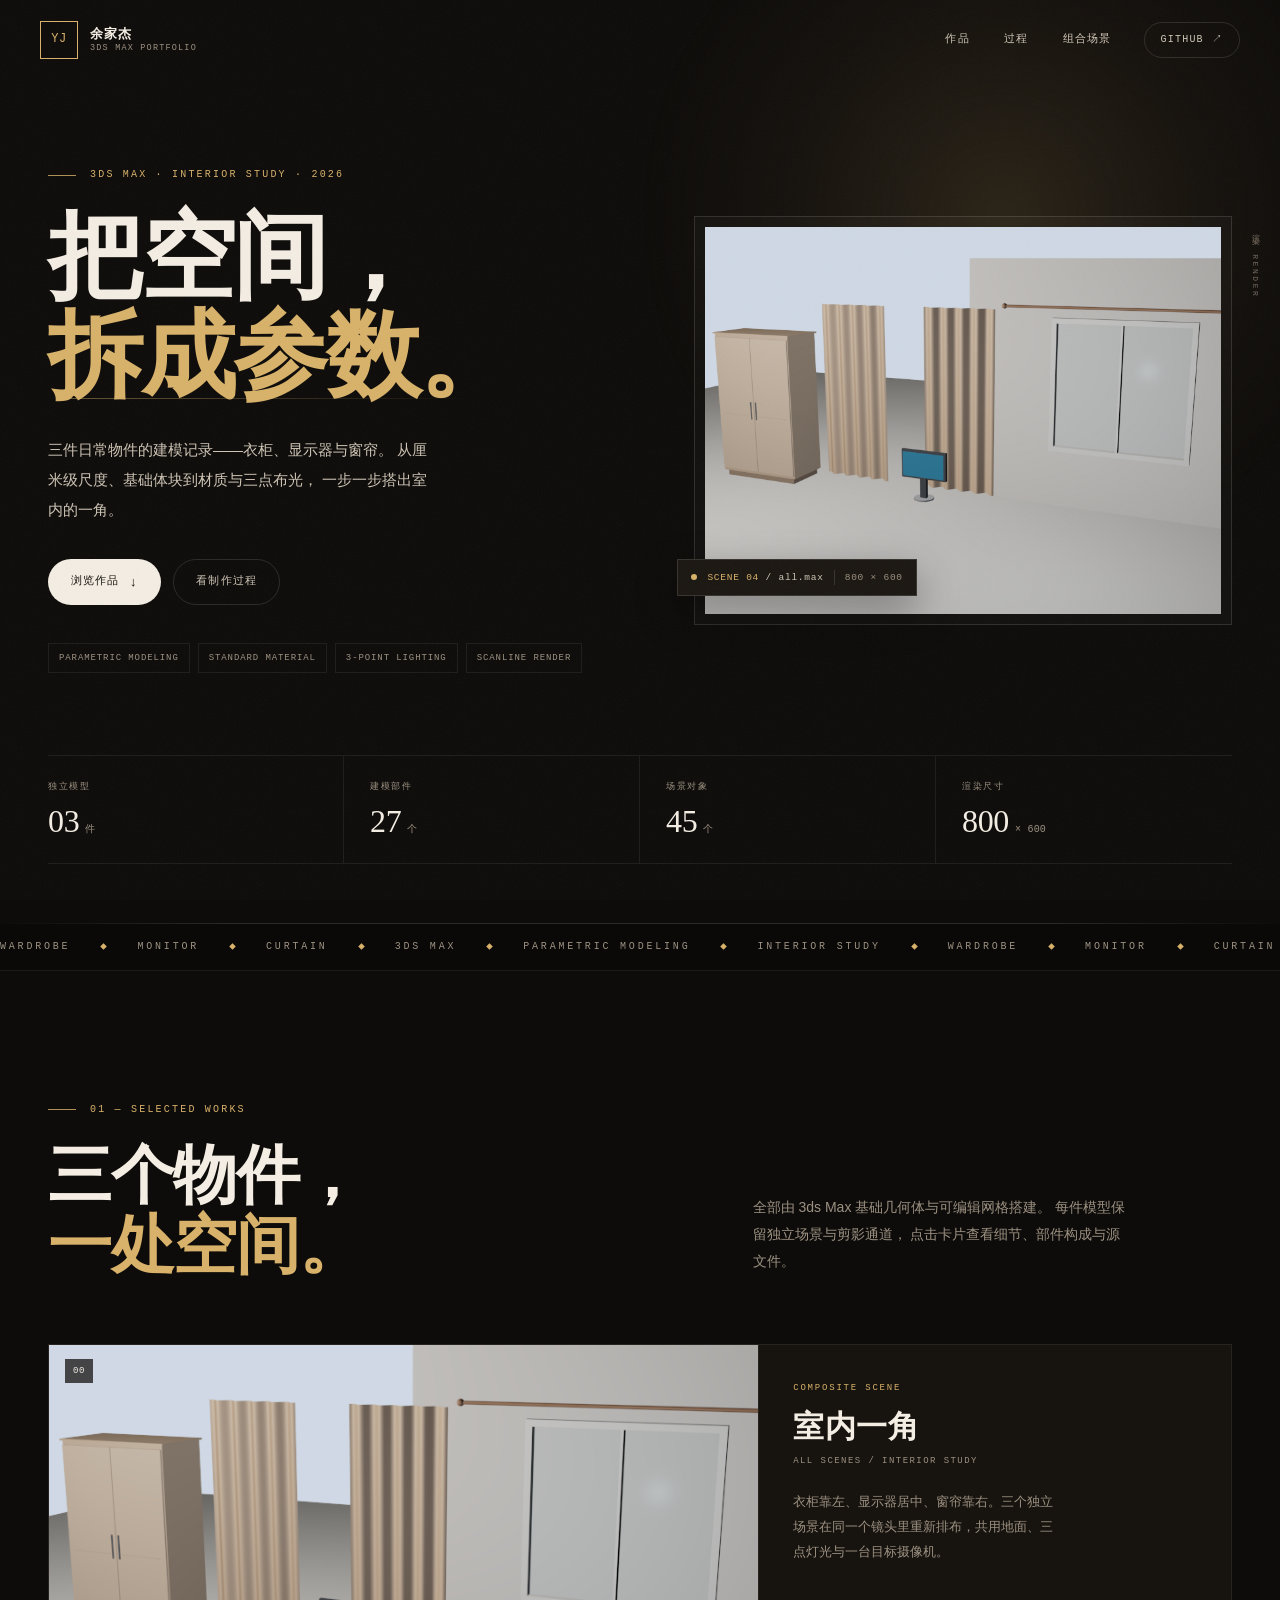
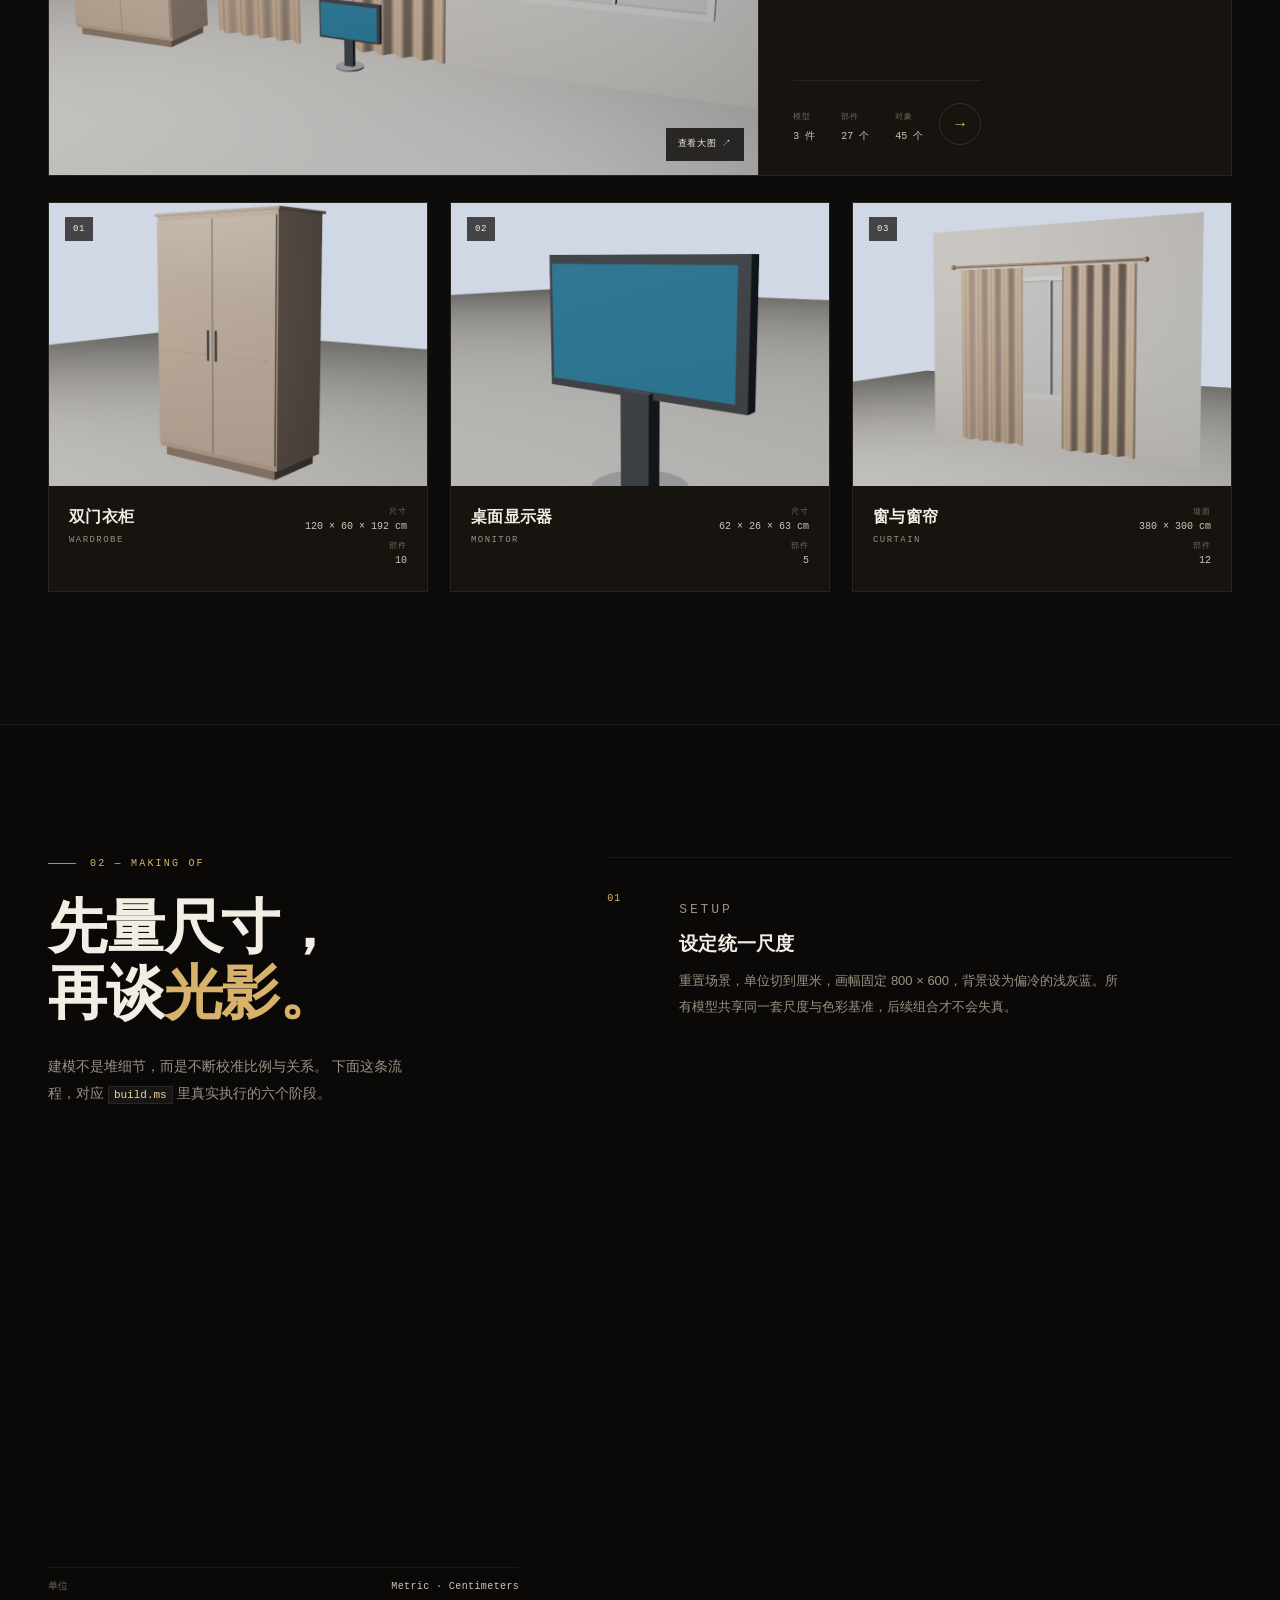
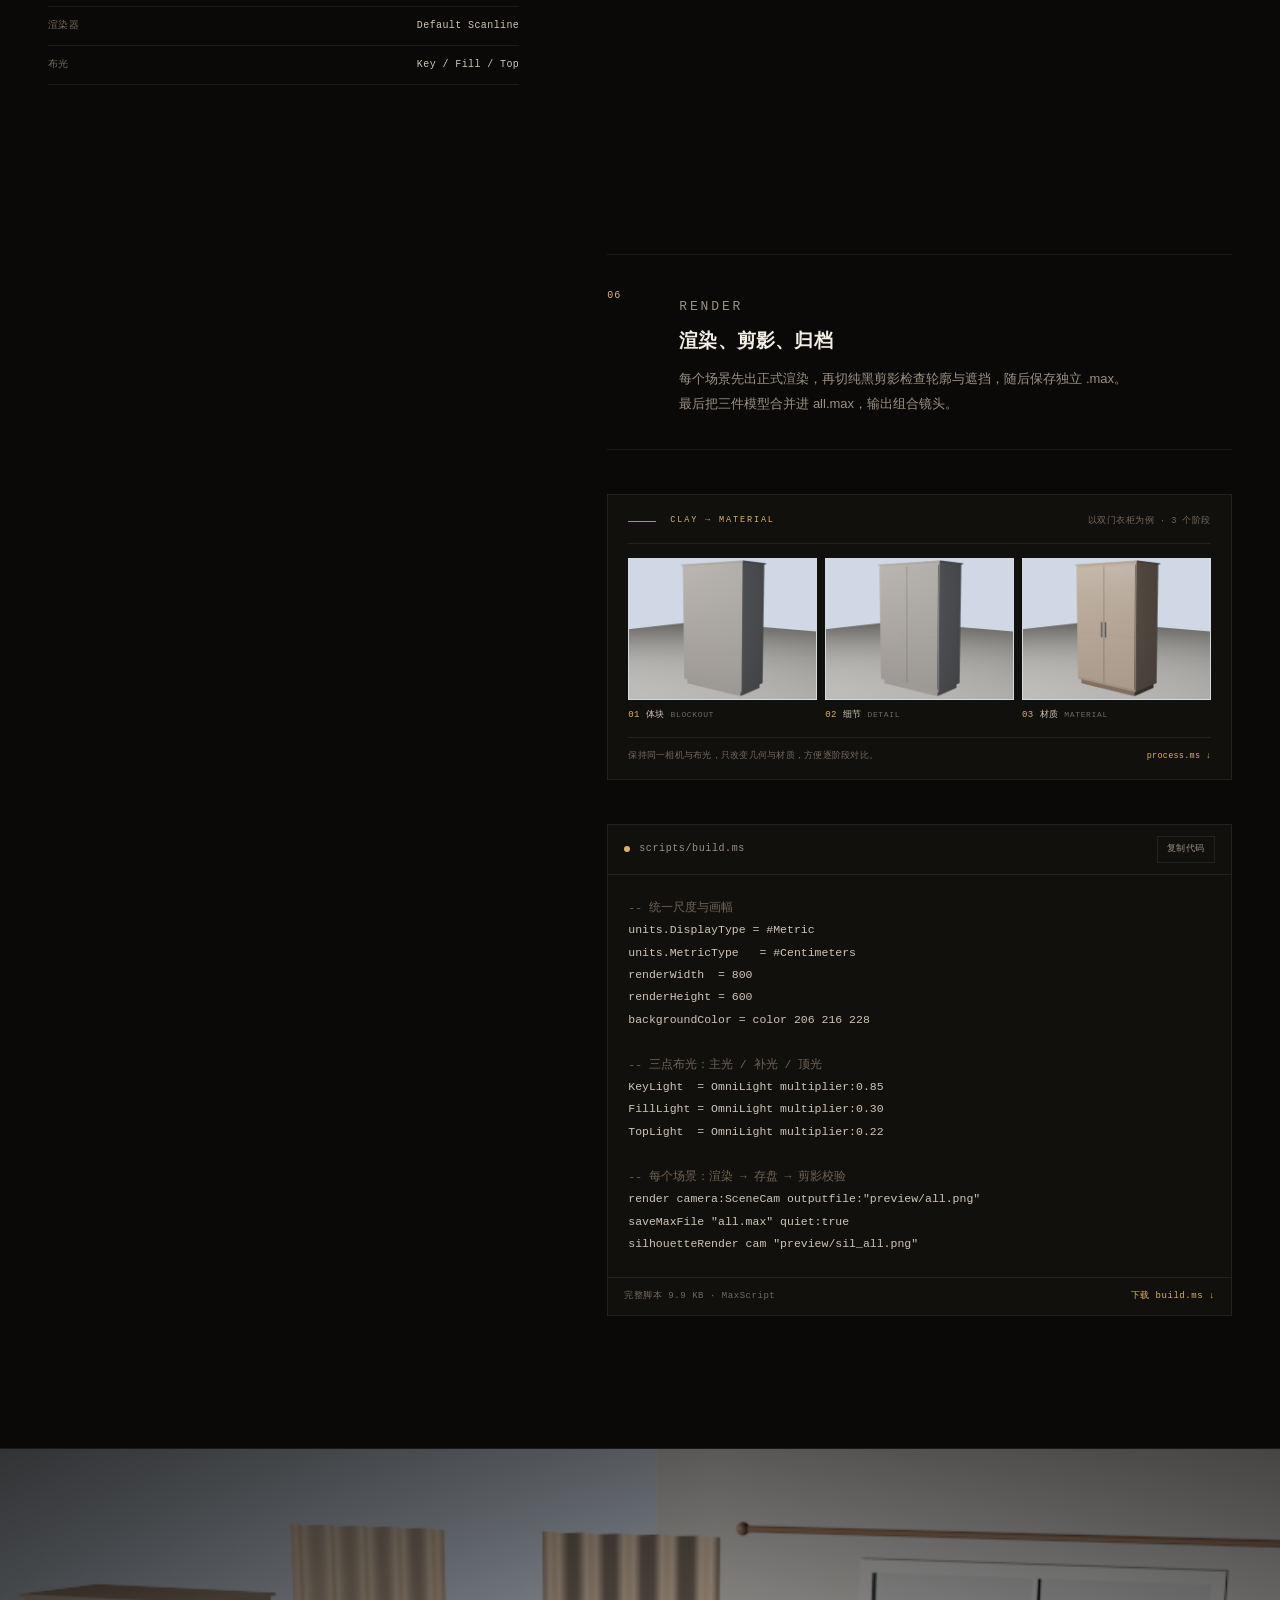
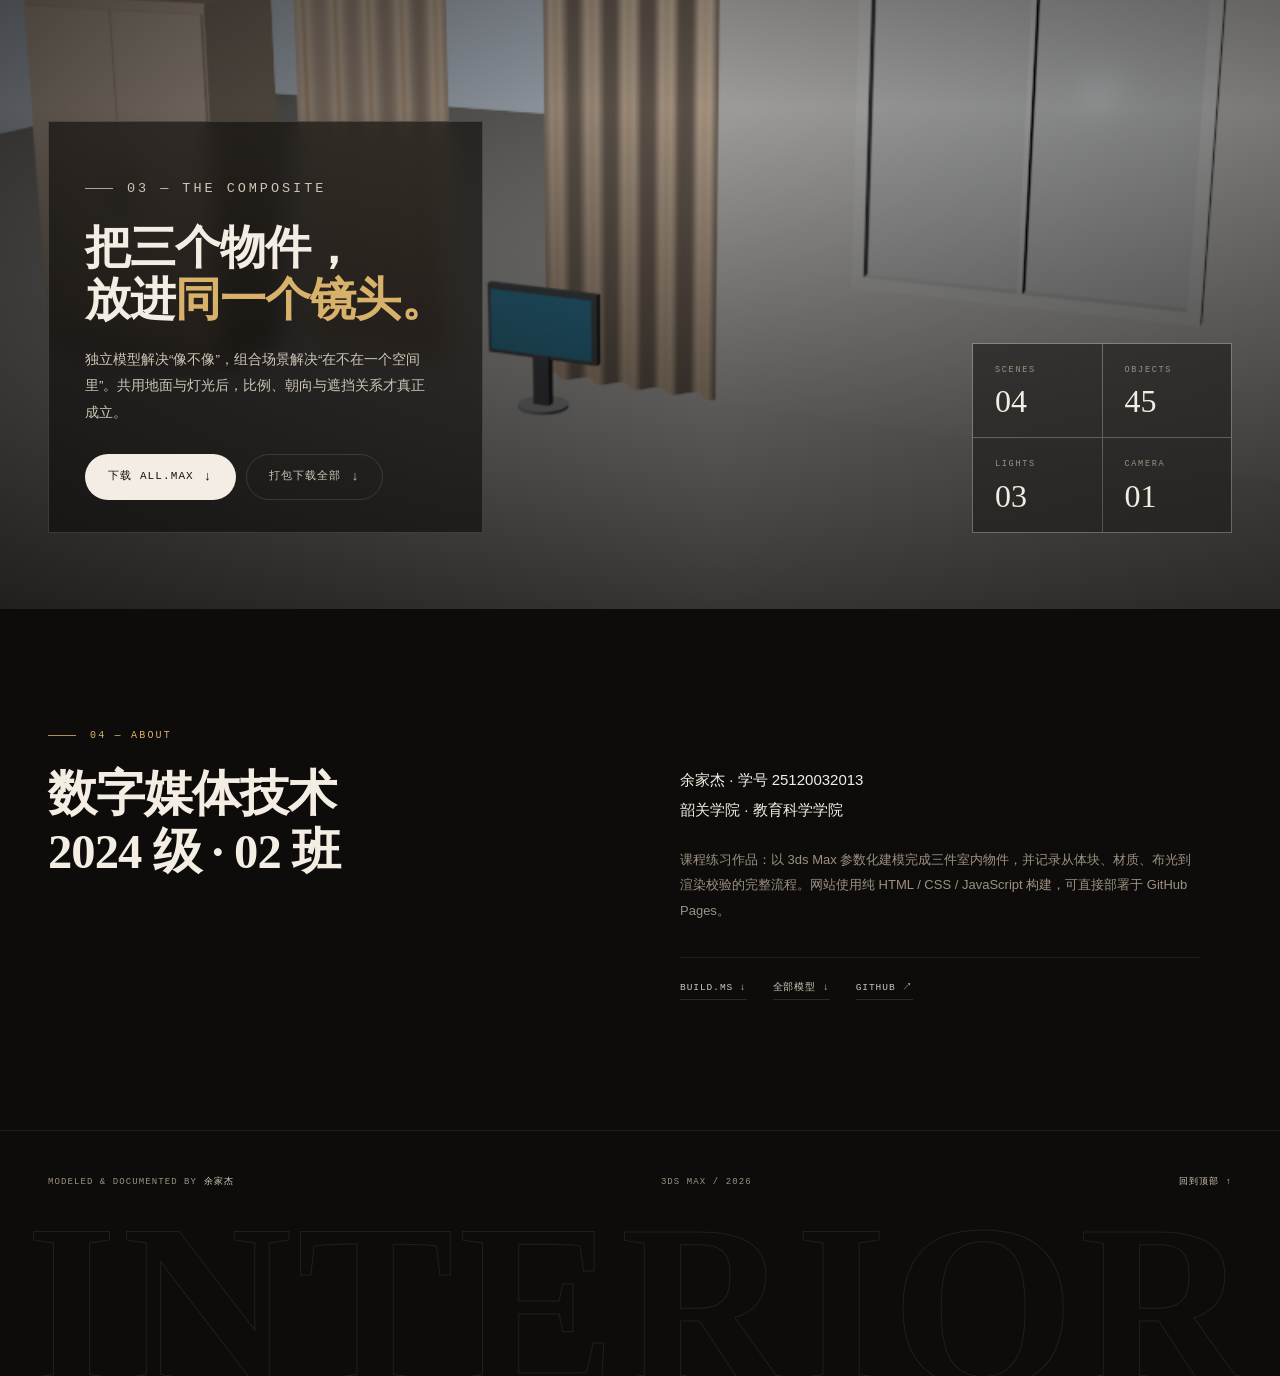
==== index.html @ 941691e5 "Add 3ds Max modeling portfolio site" ====
<!doctype html>
<html lang="zh-CN">
<head>
  <meta charset="utf-8">
  <meta name="viewport" content="width=device-width, initial-scale=1">
  <meta name="theme-color" content="#0e0c0a">
  <title>室内一角 · 3ds Max 建模作品集 | 余家杰</title>
  <meta name="description" content="三件日常物件的 3ds Max 建模记录：双门衣柜、桌面显示器与窗帘。从参数化体块、材质布光到渲染校验，完整呈现制作过程。">
  <meta name="author" content="余家杰">
  <meta property="og:title" content="室内一角 · 3ds Max 建模作品集">
  <meta property="og:description" content="从参数到画面：衣柜、显示器、窗帘的建模与渲染过程。">
  <meta property="og:type" content="website">
  <meta property="og:image" content="preview/all.png">
  <link rel="icon" href="data:image/svg+xml,%3Csvg xmlns='http://www.w3.org/2000/svg' viewBox='0 0 64 64'%3E%3Crect width='64' height='64' rx='12' fill='%230e0c0a'/%3E%3Cpath d='M16 20h32M32 20v26' stroke='%23d8b26a' stroke-width='4' stroke-linecap='round'/%3E%3C/svg%3E">
  <link rel="stylesheet" href="styles.css">
  <script>document.documentElement.classList.add('js');</script>
</head>
<body>
  <div class="grain" aria-hidden="true"></div>
  <div class="scroll-progress" aria-hidden="true"><span id="progressBar"></span></div>

  <header class="nav" id="nav">
    <a class="brand" href="#top" aria-label="回到首页">
      <span class="brand-mark">YJ</span>
      <span class="brand-text">余家杰<small>3ds Max Portfolio</small></span>
    </a>
    <nav class="nav-links" aria-label="主导航">
      <a href="#works">作品</a>
      <a href="#process">过程</a>
      <a href="#scene">组合场景</a>
    </nav>
    <a class="nav-cta" id="githubLink" href="https://github.com/" target="_blank" rel="noopener">
      GitHub <span aria-hidden="true">↗</span>
    </a>
  </header>

  <main id="top">
    <!-- ============================== HERO ============================== -->
    <section class="hero">
      <div class="hero-glow" aria-hidden="true"></div>
      <div class="wrap hero-grid">
        <div class="hero-copy">
          <p class="eyebrow">3DS MAX · INTERIOR STUDY · 2026</p>
          <h1 class="hero-title">
            <span>把空间，</span>
            <span class="accent">拆成参数。</span>
          </h1>
          <p class="hero-lede">
            三件日常物件的建模记录——衣柜、显示器与窗帘。
            从厘米级尺度、基础体块到材质与三点布光，
            一步一步搭出室内的一角。
          </p>
          <div class="hero-actions">
            <a class="btn btn--solid" href="#works">浏览作品 <span aria-hidden="true">↓</span></a>
            <a class="btn btn--ghost" href="#process">看制作过程</a>
          </div>
          <ul class="hero-tags" aria-label="使用技术">
            <li>Parametric Modeling</li>
            <li>Standard Material</li>
            <li>3-Point Lighting</li>
            <li>Scanline Render</li>
          </ul>
        </div>

        <figure class="hero-figure reveal">
          <div class="hero-frame">
            <img src="preview/all.png" alt="衣柜、显示器与窗帘的组合场景渲染图" width="800" height="600">
          </div>
          <figcaption class="figure-chip">
            <span class="chip-dot" aria-hidden="true"></span>
            <span><strong>SCENE 04</strong> / all.max</span>
            <span class="chip-size">800 × 600</span>
          </figcaption>
          <span class="hero-note" aria-hidden="true">渲染 / Render</span>
        </figure>
      </div>

      <div class="wrap">
        <dl class="stats">
          <div><dt>独立模型</dt><dd>03<small>件</small></dd></div>
          <div><dt>建模部件</dt><dd>27<small>个</small></dd></div>
          <div><dt>场景对象</dt><dd>45<small>个</small></dd></div>
          <div><dt>渲染尺寸</dt><dd>800<small>× 600</small></dd></div>
        </dl>
      </div>
    </section>

    <div class="marquee" aria-hidden="true">
      <div class="marquee-track">
        <span>WARDROBE</span><i>◆</i><span>MONITOR</span><i>◆</i><span>CURTAIN</span><i>◆</i><span>3DS MAX</span><i>◆</i><span>PARAMETRIC MODELING</span><i>◆</i><span>INTERIOR STUDY</span><i>◆</i>
        <span>WARDROBE</span><i>◆</i><span>MONITOR</span><i>◆</i><span>CURTAIN</span><i>◆</i><span>3DS MAX</span><i>◆</i><span>PARAMETRIC MODELING</span><i>◆</i><span>INTERIOR STUDY</span><i>◆</i>
      </div>
    </div>

    <!-- ============================== WORKS ============================== -->
    <section class="section works" id="works">
      <div class="wrap">
        <div class="section-head reveal">
          <p class="eyebrow">01 — SELECTED WORKS</p>
          <div class="section-head-row">
            <h2>三个物件，<br><em>一处空间。</em></h2>
            <p class="lede">
              全部由 3ds Max 基础几何体与可编辑网格搭建。
              每件模型保留独立场景与剪影通道，
              点击卡片查看细节、部件构成与源文件。
            </p>
          </div>
        </div>

        <div class="works-grid">
          <!-- FEATURE -->
          <article class="card card--feature reveal" data-model="all" tabindex="0" role="button" aria-label="查看组合场景：室内一角">
            <div class="card-media">
              <img src="preview/all.png" alt="室内一角的组合场景渲染" loading="lazy" width="800" height="600">
              <span class="card-index">00</span>
              <span class="card-view">查看大图 <span aria-hidden="true">↗</span></span>
            </div>
            <div class="card-body card-body--feature">
              <div>
                <p class="card-kicker">COMPOSITE SCENE</p>
                <h3>室内一角</h3>
                <p class="card-en">All Scenes / Interior Study</p>
                <p class="card-desc">衣柜靠左、显示器居中、窗帘靠右。三个独立场景在同一个镜头里重新排布，共用地面、三点灯光与一台目标摄像机。</p>
              </div>
              <div class="feature-foot">
                <dl class="card-specs">
                  <div><dt>模型</dt><dd>3 件</dd></div>
                  <div><dt>部件</dt><dd>27 个</dd></div>
                  <div><dt>对象</dt><dd>45 个</dd></div>
                </dl>
                <span class="feature-arrow" aria-hidden="true">→</span>
              </div>
            </div>
          </article>

          <!-- WARDROBE -->
          <article class="card reveal" data-model="wardrobe" tabindex="0" role="button" aria-label="查看双门衣柜模型">
            <div class="card-media">
              <img src="preview/wardrobe.png" alt="双门衣柜模型渲染图" loading="lazy" width="800" height="600">
              <span class="card-index">01</span>
              <span class="card-view">查看模型 <span aria-hidden="true">↗</span></span>
            </div>
            <div class="card-body">
              <div>
                <h3>双门衣柜</h3>
                <p class="card-en">Wardrobe</p>
              </div>
              <dl class="card-specs">
                <div><dt>尺寸</dt><dd>120 × 60 × 192 cm</dd></div>
                <div><dt>部件</dt><dd>10</dd></div>
              </dl>
            </div>
          </article>

          <!-- MONITOR -->
          <article class="card reveal" data-model="monitor" tabindex="0" role="button" aria-label="查看桌面显示器模型">
            <div class="card-media">
              <img src="preview/monitor.png" alt="桌面显示器模型渲染图" loading="lazy" width="800" height="600">
              <span class="card-index">02</span>
              <span class="card-view">查看模型 <span aria-hidden="true">↗</span></span>
            </div>
            <div class="card-body">
              <div>
                <h3>桌面显示器</h3>
                <p class="card-en">Monitor</p>
              </div>
              <dl class="card-specs">
                <div><dt>尺寸</dt><dd>62 × 26 × 63 cm</dd></div>
                <div><dt>部件</dt><dd>5</dd></div>
              </dl>
            </div>
          </article>

          <!-- CURTAIN -->
          <article class="card reveal" data-model="curtain" tabindex="0" role="button" aria-label="查看窗帘与窗景模型">
            <div class="card-media">
              <img src="preview/curtain.png" alt="窗帘与窗景模型渲染图" loading="lazy" width="800" height="600">
              <span class="card-index">03</span>
              <span class="card-view">查看模型 <span aria-hidden="true">↗</span></span>
            </div>
            <div class="card-body">
              <div>
                <h3>窗与窗帘</h3>
                <p class="card-en">Curtain</p>
              </div>
              <dl class="card-specs">
                <div><dt>墙面</dt><dd>380 × 300 cm</dd></div>
                <div><dt>部件</dt><dd>12</dd></div>
              </dl>
            </div>
          </article>
        </div>
      </div>
    </section>

    <!-- ============================== PROCESS ============================== -->
    <section class="section process" id="process">
      <div class="wrap process-grid">
        <div class="process-intro">
          <div class="sticky">
            <p class="eyebrow">02 — MAKING OF</p>
            <h2>先量尺寸，<br>再谈<em>光影。</em></h2>
            <p class="lede">
              建模不是堆细节，而是不断校准比例与关系。
              下面这条流程，对应 <code>build.ms</code> 里真实执行的六个阶段。
            </p>

            <figure class="silhouette reveal">
              <img src="preview/sil_all.png" alt="组合场景的黑色剪影渲染，用于检查轮廓与遮挡关系" loading="lazy" width="800" height="600">
              <figcaption>
                <span>剪影校验 / Silhouette pass</span>
                <span class="mono">sil_all.png</span>
              </figcaption>
            </figure>

            <ul class="process-meta">
              <li><span>单位</span>Metric · Centimeters</li>
              <li><span>渲染器</span>Default Scanline</li>
              <li><span>布光</span>Key / Fill / Top</li>
            </ul>
          </div>
        </div>

        <div class="process-body">
          <ol class="steps">
            <li class="step reveal">
              <span class="step-num">01</span>
              <div>
                <p class="step-tag">SETUP</p>
                <h3>设定统一尺度</h3>
                <p>重置场景，单位切到厘米，画幅固定 800 × 600，背景设为偏冷的浅灰蓝。所有模型共享同一套尺度与色彩基准，后续组合才不会失真。</p>
              </div>
            </li>
            <li class="step reveal">
              <span class="step-num">02</span>
              <div>
                <p class="step-tag">BLOCKOUT</p>
                <h3>先用体块定比例</h3>
                <p>衣柜从 120 × 60 × 192 cm 的柜体开始；显示器先落 26 cm 圆盘与 26 cm 颈柱；窗帘先砌 380 × 300 cm 的墙。先看大关系，再谈细节。</p>
              </div>
            </li>
            <li class="step reveal">
              <span class="step-num">03</span>
              <div>
                <p class="step-tag">DETAIL</p>
                <h3>补上轮廓与接缝</h3>
                <p>门缝留 1 cm，把手用圆柱，顶板与踢脚各压出一圈层次；窗框、竖梃、玻璃依次嵌入；帘布转成 Editable Mesh，用正弦波做出 4.2 cm 的褶皱。</p>
              </div>
            </li>
            <li class="step reveal">
              <span class="step-num">04</span>
              <div>
                <p class="step-tag">MATERIAL</p>
                <h3>用材质拉开层次</h3>
                <p>StandardMaterial 控制漫反射、光泽度与高光。木色分柜体、柜门、踢脚、线条四层；显示器用深灰塑料配低饱和蓝屏；帘布是米色织物，玻璃保留高光泽。</p>
              </div>
            </li>
            <li class="step reveal">
              <span class="step-num">05</span>
              <div>
                <p class="step-tag">LIGHTING</p>
                <h3>三点布光，一台相机</h3>
                <p>暖色主光 0.85、冷色补光 0.30、顶部白光 0.22，全部使用 OmniLight。目标摄像机按物件高度单独构图，避免统一视角带来的呆板。</p>
              </div>
            </li>
            <li class="step reveal">
              <span class="step-num">06</span>
              <div>
                <p class="step-tag">RENDER</p>
                <h3>渲染、剪影、归档</h3>
                <p>每个场景先出正式渲染，再切纯黑剪影检查轮廓与遮挡，随后保存独立 .max。最后把三件模型合并进 all.max，输出组合镜头。</p>
              </div>
            </li>
          </ol>

          <div class="stage-gallery reveal">
            <div class="stage-head">
              <p class="eyebrow">CLAY → MATERIAL</p>
              <span>以双门衣柜为例 · 3 个阶段</span>
            </div>
            <div class="stage-grid">
              <figure>
                <div class="stage-media"><img src="preview/process/wardrobe_01_block.png" alt="衣柜体块阶段的灰色模型渲染" loading="lazy" width="800" height="600"></div>
                <figcaption><b>01</b> 体块 <span>Blockout</span></figcaption>
              </figure>
              <figure>
                <div class="stage-media"><img src="preview/process/wardrobe_02_detail.png" alt="衣柜补齐门板与线条后的灰色模型渲染" loading="lazy" width="800" height="600"></div>
                <figcaption><b>02</b> 细节 <span>Detail</span></figcaption>
              </figure>
              <figure>
                <div class="stage-media"><img src="preview/process/wardrobe_03_final.png" alt="衣柜完成材质与灯光后的最终渲染" loading="lazy" width="800" height="600"></div>
                <figcaption><b>03</b> 材质 <span>Material</span></figcaption>
              </figure>
            </div>
            <div class="stage-foot">
              <span>保持同一相机与布光，只改变几何与材质，方便逐阶段对比。</span>
              <a href="scripts/process.ms" download>process.ms <span aria-hidden="true">↓</span></a>
            </div>
          </div>

          <div class="code-card reveal">
            <div class="code-head">
              <span class="code-file"><i aria-hidden="true"></i>scripts/build.ms</span>
              <button class="copy-btn" type="button" data-copy>复制代码</button>
            </div>
            <pre><code id="codeSnippet"><span class="c">-- 统一尺度与画幅</span>
units.DisplayType = #Metric
units.MetricType   = #Centimeters
renderWidth  = 800
renderHeight = 600
backgroundColor = color 206 216 228

<span class="c">-- 三点布光：主光 / 补光 / 顶光</span>
KeyLight  = OmniLight multiplier:0.85
FillLight = OmniLight multiplier:0.30
TopLight  = OmniLight multiplier:0.22

<span class="c">-- 每个场景：渲染 → 存盘 → 剪影校验</span>
render camera:SceneCam outputfile:"preview/all.png"
saveMaxFile "all.max" quiet:true
silhouetteRender cam "preview/sil_all.png"</code></pre>
            <div class="code-foot">
              <span>完整脚本 9.9 KB · MaxScript</span>
              <a href="scripts/build.ms" download>下载 build.ms <span aria-hidden="true">↓</span></a>
            </div>
          </div>
        </div>
      </div>
    </section>

    <!-- ============================== SCENE ============================== -->
    <section class="scene" id="scene">
      <figure class="scene-figure">
        <img src="preview/all.png" alt="三件模型合并后的室内组合场景" loading="lazy" width="800" height="600">
        <div class="scene-shade" aria-hidden="true"></div>
      </figure>
      <div class="wrap scene-inner">
        <div class="scene-copy reveal">
          <p class="eyebrow">03 — THE COMPOSITE</p>
          <h2>把三个物件，<br>放进<em>同一个镜头。</em></h2>
          <p>独立模型解决“像不像”，组合场景解决“在不在一个空间里”。共用地面与灯光后，比例、朝向与遮挡关系才真正成立。</p>
          <div class="scene-actions">
            <a class="btn btn--solid" href="models/all.max" download>下载 all.max <span aria-hidden="true">↓</span></a>
            <a class="btn btn--ghost" href="models/3dsmax-models.zip" download>打包下载全部 <span aria-hidden="true">↓</span></a>
          </div>
        </div>
        <dl class="scene-stats reveal">
          <div><dt>Scenes</dt><dd>04</dd></div>
          <div><dt>Objects</dt><dd>45</dd></div>
          <div><dt>Lights</dt><dd>03</dd></div>
          <div><dt>Camera</dt><dd>01</dd></div>
        </dl>
      </div>
    </section>

    <!-- ============================== ABOUT ============================== -->
    <section class="section about">
      <div class="wrap about-grid">
        <div class="reveal">
          <p class="eyebrow">04 — ABOUT</p>
          <h2 class="about-title">数字媒体技术<br>2024 级 · 02 班</h2>
        </div>
        <div class="about-copy reveal">
          <p>余家杰 · 学号 25120032013<br>韶关学院 · 教育科学学院</p>
          <p class="muted">课程练习作品：以 3ds Max 参数化建模完成三件室内物件，并记录从体块、材质、布光到渲染校验的完整流程。网站使用纯 HTML / CSS / JavaScript 构建，可直接部署于 GitHub Pages。</p>
          <div class="about-links">
            <a href="scripts/build.ms" download>build.ms <span aria-hidden="true">↓</span></a>
            <a href="models/3dsmax-models.zip" download>全部模型 <span aria-hidden="true">↓</span></a>
            <a id="githubLinkFoot" href="https://github.com/" target="_blank" rel="noopener">GitHub <span aria-hidden="true">↗</span></a>
          </div>
        </div>
      </div>
    </section>
  </main>

  <footer class="footer">
    <div class="wrap footer-inner">
      <p>MODELED &amp; DOCUMENTED BY <strong>余家杰</strong></p>
      <p class="mono">3DS MAX / 2026</p>
      <a href="#top" class="back-top">回到顶部 <span aria-hidden="true">↑</span></a>
    </div>
    <div class="footer-word" aria-hidden="true">INTERIOR</div>
  </footer>

  <!-- ============================== MODAL ============================== -->
  <div class="modal" id="modal" role="dialog" aria-modal="true" aria-labelledby="modalTitle" aria-hidden="true">
    <div class="modal-backdrop" data-close></div>
    <div class="modal-shell" role="document">
      <button class="modal-close" type="button" data-close aria-label="关闭">✕</button>

      <div class="modal-media">
        <img id="modalImg" src="preview/all.png" alt="">
        <div class="view-toggle" role="group" aria-label="视图切换">
          <button type="button" class="is-active" data-view="render">渲染</button>
          <button type="button" data-view="sil">剪影</button>
        </div>
        <span class="modal-count" id="modalCount">00 / 04</span>
        <span class="modal-file" id="modalFile">all.max</span>
      </div>

      <aside class="modal-info">
        <p class="eyebrow" id="modalEyebrow">SCENE</p>
        <h3 id="modalTitle">室内一角</h3>
        <p class="modal-en" id="modalEn">All Scenes</p>
        <p class="modal-desc" id="modalDesc"></p>

        <dl class="modal-specs" id="modalSpecs"></dl>

        <div class="modal-parts">
          <h4>构成部件</h4>
          <ul id="modalParts"></ul>
        </div>

        <div class="modal-actions">
          <a class="btn btn--solid" id="modalDownload" href="models/all.max" download>下载 .max <span aria-hidden="true">↓</span></a>
          <button class="btn btn--ghost" type="button" id="modalSil">看剪影</button>
        </div>

        <div class="modal-nav">
          <button type="button" id="prevBtn" aria-label="上一个模型">← <span>上一个</span></button>
          <button type="button" id="nextBtn" aria-label="下一个模型"><span>下一个</span> →</button>
        </div>
      </aside>
    </div>
  </div>

  <script src="app.js"></script>
</body>
</html>
---- styles.css ----
/* =========================================================
   室内一角 · 3ds Max 建模作品集
   Pure CSS · no frameworks · no external assets
   ========================================================= */

:root {
  --bg: #0e0c0a;
  --bg-deep: #0a0908;
  --panel: #17130f;
  --panel-2: #1d1813;
  --paper: #f3ede3;
  --paper-dim: #cfc5b6;
  --muted: #9c9182;
  --muted-2: #73695c;
  --line: rgba(243, 237, 227, 0.13);
  --line-soft: rgba(243, 237, 227, 0.075);
  --accent: #d8b26a;
  --accent-soft: #f0d49a;
  --font-sans: "Inter", "Helvetica Neue", "PingFang SC", "HarmonyOS Sans SC", "Microsoft YaHei", sans-serif;
  --font-serif: "Songti SC", "Noto Serif SC", "Source Han Serif SC", "STSong", "SimSun", serif;
  --font-mono: "SFMono-Regular", "Cascadia Code", "JetBrains Mono", Consolas, monospace;
  --ease: cubic-bezier(0.2, 0.7, 0.2, 1);
}

*,
*::before,
*::after { box-sizing: border-box; }

html {
  scroll-behavior: smooth;
  scroll-padding-top: 96px;
  -webkit-text-size-adjust: 100%;
}

body {
  margin: 0;
  background: var(--bg);
  color: var(--paper);
  font-family: var(--font-sans);
  font-size: 16px;
  line-height: 1.6;
  -webkit-font-smoothing: antialiased;
  text-rendering: optimizeLegibility;
  overflow-x: hidden;
}

body.is-locked { overflow: hidden; }

img { max-width: 100%; height: auto; display: block; }
a { color: inherit; text-decoration: none; }
button { font: inherit; color: inherit; background: none; border: 0; cursor: pointer; }
h1, h2, h3, h4, p, dl, dd, dt, ul, ol, figure { margin: 0; }
ul, ol { padding: 0; list-style: none; }

::selection { background: var(--accent); color: #17130f; }

:focus-visible {
  outline: 2px solid var(--accent);
  outline-offset: 4px;
}

/* subtle film grain */
.grain {
  position: fixed;
  inset: 0;
  z-index: 210;
  pointer-events: none;
  opacity: 0.035;
  background-image: url("data:image/svg+xml,%3Csvg xmlns='http://www.w3.org/2000/svg' width='180' height='180'%3E%3Cfilter id='n'%3E%3CfeTurbulence type='fractalNoise' baseFrequency='0.85' numOctaves='3' stitchTiles='stitch'/%3E%3C/filter%3E%3Crect width='100%25' height='100%25' filter='url(%23n)'/%3E%3C/svg%3E");
}

/* scroll progress */
.scroll-progress {
  position: fixed;
  top: 0;
  left: 0;
  right: 0;
  height: 2px;
  z-index: 400;
  background: transparent;
  pointer-events: none;
}
.scroll-progress span {
  display: block;
  height: 100%;
  width: 0%;
  background: linear-gradient(90deg, var(--accent), var(--accent-soft));
  transition: width 0.1s linear;
}

/* ============================== TYPE HELPERS ============================== */
.wrap {
  width: min(1240px, calc(100% - 96px));
  margin-inline: auto;
}

.eyebrow {
  display: flex;
  align-items: center;
  gap: 14px;
  font-family: var(--font-mono);
  font-size: 10px;
  letter-spacing: 0.22em;
  line-height: 1.4;
  color: var(--accent);
  text-transform: uppercase;
}
.eyebrow::before {
  content: "";
  width: 28px;
  height: 1px;
  background: currentColor;
  opacity: 0.8;
  flex: 0 0 auto;
}

.lede {
  color: var(--muted);
  font-size: 14px;
  line-height: 1.95;
  max-width: 48ch;
}

h2 em {
  font-style: normal;
  color: var(--accent);
}

.mono { font-family: var(--font-mono); }
.muted { color: var(--muted); }

/* ============================== BUTTONS ============================== */
.btn {
  display: inline-flex;
  align-items: center;
  justify-content: center;
  gap: 10px;
  min-height: 46px;
  padding: 12px 22px;
  border: 1px solid transparent;
  border-radius: 999px;
  font-family: var(--font-mono);
  font-size: 11px;
  letter-spacing: 0.1em;
  text-transform: uppercase;
  white-space: nowrap;
  transition: background 0.35s var(--ease), color 0.35s var(--ease), border-color 0.35s var(--ease), transform 0.35s var(--ease);
}
.btn span { font-size: 13px; line-height: 1; }

.btn--solid {
  background: var(--paper);
  color: #15110d;
}
.btn--solid:hover {
  background: var(--accent);
  color: #15110d;
  transform: translateY(-2px);
}

.btn--ghost {
  border-color: var(--line);
  color: var(--paper-dim);
}
.btn--ghost:hover {
  border-color: var(--accent);
  color: var(--accent);
  transform: translateY(-2px);
}

/* ============================== NAV ============================== */
.nav {
  position: fixed;
  inset: 0 0 auto 0;
  z-index: 300;
  height: 80px;
  padding: 0 40px;
  display: flex;
  align-items: center;
  gap: 32px;
  border-bottom: 1px solid transparent;
  transition: background 0.4s var(--ease), border-color 0.4s var(--ease), backdrop-filter 0.4s var(--ease), height 0.4s var(--ease);
}
.nav.is-scrolled {
  height: 68px;
  background: rgba(14, 12, 10, 0.82);
  border-bottom-color: var(--line-soft);
  -webkit-backdrop-filter: blur(18px) saturate(1.2);
  backdrop-filter: blur(18px) saturate(1.2);
}

.brand {
  display: flex;
  align-items: center;
  gap: 12px;
  flex: 0 0 auto;
}
.brand-mark {
  display: grid;
  place-items: center;
  width: 38px;
  height: 38px;
  border: 1px solid var(--accent);
  color: var(--accent);
  font-family: var(--font-mono);
  font-size: 12px;
  letter-spacing: 0.05em;
  transition: background 0.3s var(--ease), color 0.3s var(--ease);
}
.brand:hover .brand-mark { background: var(--accent); color: #15110d; }
.brand-text {
  display: flex;
  flex-direction: column;
  font-size: 13px;
  font-weight: 600;
  letter-spacing: 0.06em;
  line-height: 1.35;
}
.brand-text small {
  font-family: var(--font-mono);
  font-size: 8.5px;
  font-weight: 400;
  letter-spacing: 0.14em;
  color: var(--muted);
  text-transform: uppercase;
}

.nav-links {
  display: flex;
  align-items: center;
  gap: 34px;
  margin-left: auto;
}
.nav-links a {
  position: relative;
  font-family: var(--font-mono);
  font-size: 10.5px;
  letter-spacing: 0.12em;
  text-transform: uppercase;
  color: var(--paper-dim);
  padding: 6px 0;
  transition: color 0.3s var(--ease);
}
.nav-links a::after {
  content: "";
  position: absolute;
  left: 0;
  bottom: 0;
  width: 100%;
  height: 1px;
  background: var(--accent);
  transform: scaleX(0);
  transform-origin: right;
  transition: transform 0.4s var(--ease);
}
.nav-links a:hover { color: var(--accent); }
.nav-links a:hover::after { transform: scaleX(1); transform-origin: left; }

.nav-cta {
  flex: 0 0 auto;
  display: inline-flex;
  align-items: center;
  gap: 8px;
  padding: 9px 16px;
  border: 1px solid var(--line);
  border-radius: 999px;
  font-family: var(--font-mono);
  font-size: 10px;
  letter-spacing: 0.12em;
  text-transform: uppercase;
  color: var(--paper-dim);
  transition: border-color 0.3s var(--ease), color 0.3s var(--ease);
}
.nav-cta:hover { border-color: var(--accent); color: var(--accent); }

/* ============================== HERO ============================== */
.hero {
  position: relative;
  padding: 168px 0 60px;
  overflow: hidden;
}
.hero-glow {
  position: absolute;
  top: -18%;
  right: -8%;
  width: 760px;
  height: 760px;
  background: radial-gradient(circle, rgba(216, 178, 106, 0.14) 0%, rgba(216, 178, 106, 0.04) 38%, transparent 68%);
  pointer-events: none;
  filter: blur(10px);
}
.hero::after {
  content: "";
  position: absolute;
  inset: auto 0 0 0;
  height: 1px;
  background: linear-gradient(90deg, transparent, var(--line) 18%, var(--line) 82%, transparent);
}

.hero-grid {
  display: grid;
  grid-template-columns: 1.04fr 0.96fr;
  gap: 64px;
  align-items: center;
  position: relative;
  z-index: 1;
}

.hero-title {
  margin-top: 26px;
  font-family: var(--font-serif);
  font-weight: 600;
  font-size: clamp(3.3rem, 7.4vw, 7.1rem);
  line-height: 1.04;
  letter-spacing: -0.025em;
}
.hero-title span { display: block; }
.hero-title .accent {
  color: var(--accent);
  position: relative;
  width: fit-content;
}
.hero-title .accent::after {
  content: "";
  position: absolute;
  left: 2%;
  right: 0;
  bottom: 0.06em;
  height: 1px;
  background: linear-gradient(90deg, var(--accent), transparent 92%);
  opacity: 0.45;
}

.hero-lede {
  margin-top: 30px;
  max-width: 47ch;
  color: var(--paper-dim);
  font-size: 15px;
  line-height: 2;
}
.hero-actions {
  display: flex;
  flex-wrap: wrap;
  gap: 12px;
  margin-top: 34px;
}
.hero-tags {
  display: flex;
  flex-wrap: wrap;
  gap: 8px;
  margin-top: 38px;
}
.hero-tags li {
  padding: 7px 10px;
  border: 1px solid var(--line-soft);
  color: var(--muted);
  font-family: var(--font-mono);
  font-size: 9px;
  letter-spacing: 0.1em;
  text-transform: uppercase;
}

/* hero figure */
.hero-figure {
  position: relative;
  padding: 10px;
  border: 1px solid var(--line);
  background: rgba(243, 237, 227, 0.025);
  transform: rotate(-1.1deg);
  transition: transform 0.9s var(--ease), border-color 0.9s var(--ease);
}
.hero-figure:hover {
  transform: rotate(0deg) translateY(-4px);
  border-color: rgba(216, 178, 106, 0.45);
}
.hero-frame {
  overflow: hidden;
  background: #cfd8e4;
}
.hero-frame img {
  width: 100%;
  aspect-ratio: 4 / 3;
  object-fit: cover;
  filter: saturate(0.95) contrast(1.02);
  transition: transform 1.4s var(--ease);
}
.hero-figure:hover .hero-frame img { transform: scale(1.025); }

.figure-chip {
  position: absolute;
  left: -18px;
  bottom: 28px;
  display: flex;
  align-items: center;
  gap: 10px;
  padding: 10px 13px;
  background: #1b1712;
  border: 1px solid var(--line);
  box-shadow: 0 16px 40px rgba(0, 0, 0, 0.35);
  font-family: var(--font-mono);
  font-size: 9.5px;
  letter-spacing: 0.08em;
  color: var(--paper-dim);
}
.figure-chip strong { color: var(--accent); font-weight: 500; }
.chip-dot {
  width: 6px;
  height: 6px;
  border-radius: 50%;
  background: var(--accent);
  box-shadow: 0 0 0 0 rgba(216, 178, 106, 0.5);
  animation: pulse 2.6s infinite;
}
@keyframes pulse {
  0% { box-shadow: 0 0 0 0 rgba(216, 178, 106, 0.45); }
  70% { box-shadow: 0 0 0 8px rgba(216, 178, 106, 0); }
  100% { box-shadow: 0 0 0 0 rgba(216, 178, 106, 0); }
}
.chip-size {
  padding-left: 10px;
  border-left: 1px solid var(--line);
  color: var(--muted);
}
.hero-note {
  position: absolute;
  top: 10px;
  right: -30px;
  writing-mode: vertical-rl;
  font-family: var(--font-mono);
  font-size: 8px;
  letter-spacing: 0.32em;
  text-transform: uppercase;
  color: var(--muted-2);
}

/* stats */
.stats {
  display: grid;
  grid-template-columns: repeat(4, 1fr);
  margin-top: 82px;
  border-top: 1px solid var(--line-soft);
  border-bottom: 1px solid var(--line-soft);
}
.stats > div {
  padding: 24px 26px 26px 0;
  border-right: 1px solid var(--line-soft);
}
.stats > div:not(:first-child) { padding-left: 26px; }
.stats > div:last-child { border-right: 0; }
.stats dt {
  font-family: var(--font-mono);
  font-size: 9px;
  letter-spacing: 0.18em;
  color: var(--muted);
  text-transform: uppercase;
}
.stats dd {
  margin-top: 10px;
  font-family: var(--font-serif);
  font-size: clamp(1.8rem, 2.5vw, 2.5rem);
  line-height: 1;
  color: var(--paper);
  letter-spacing: -0.01em;
}
.stats dd small {
  margin-left: 6px;
  font-family: var(--font-mono);
  font-size: 10px;
  letter-spacing: 0.02em;
  color: var(--muted);
}

/* ============================== MARQUEE ============================== */
.marquee {
  overflow: hidden;
  padding: 15px 0;
  border-bottom: 1px solid var(--line-soft);
  background: var(--bg-deep);
}
.marquee-track {
  display: flex;
  align-items: center;
  gap: 30px;
  width: max-content;
  animation: marquee 42s linear infinite;
}
.marquee:hover .marquee-track { animation-play-state: paused; }
.marquee-track span {
  font-family: var(--font-mono);
  font-size: 10px;
  letter-spacing: 0.28em;
  color: var(--muted);
  white-space: nowrap;
}
.marquee-track i { font-style: normal; font-size: 7px; color: var(--accent); }
@keyframes marquee {
  from { transform: translateX(0); }
  to { transform: translateX(-50%); }
}

/* ============================== SECTION SHELL ============================== */
.section { padding: 132px 0; }

.section-head { margin-bottom: 62px; }
.section-head-row {
  display: grid;
  grid-template-columns: 1.15fr 0.85fr;
  gap: 56px;
  align-items: end;
  margin-top: 24px;
}
.section-head h2 {
  font-family: var(--font-serif);
  font-weight: 600;
  font-size: clamp(2.55rem, 5vw, 4.5rem);
  line-height: 1.1;
  letter-spacing: -0.02em;
}
.section-head .lede { padding-bottom: 6px; }

/* ============================== WORKS ============================== */
.works { background: var(--bg); }

.works-grid {
  display: grid;
  grid-template-columns: repeat(3, minmax(0, 1fr));
  gap: 22px;
}

.card {
  position: relative;
  display: flex;
  flex-direction: column;
  border: 1px solid var(--line-soft);
  background: var(--panel);
  overflow: hidden;
  cursor: pointer;
  transition: transform 0.5s var(--ease), border-color 0.5s var(--ease), background 0.5s var(--ease);
}
.card:hover,
.card:focus-visible {
  transform: translateY(-5px);
  border-color: rgba(216, 178, 106, 0.5);
  background: var(--panel-2);
}

.card-media {
  position: relative;
  overflow: hidden;
  background: #cfd8e4;
}
.card:not(.card--feature) .card-media { aspect-ratio: 4 / 3; }
.card-media img {
  width: 100%;
  height: 100%;
  object-fit: cover;
  transition: transform 1.1s var(--ease), filter 0.6s var(--ease);
  filter: saturate(0.96);
}
.card:hover .card-media img { transform: scale(1.045); filter: saturate(1.05); }

.card-index {
  position: absolute;
  top: 14px;
  left: 16px;
  padding: 5px 8px;
  background: rgba(14, 12, 10, 0.72);
  color: var(--paper);
  font-family: var(--font-mono);
  font-size: 9px;
  letter-spacing: 0.08em;
  -webkit-backdrop-filter: blur(6px);
  backdrop-filter: blur(6px);
}
.card-view {
  position: absolute;
  right: 14px;
  bottom: 14px;
  display: inline-flex;
  align-items: center;
  gap: 6px;
  padding: 9px 12px;
  background: rgba(14, 12, 10, 0.82);
  color: var(--paper);
  font-family: var(--font-mono);
  font-size: 9px;
  letter-spacing: 0.08em;
  opacity: 0;
  transform: translateY(8px);
  transition: opacity 0.4s var(--ease), transform 0.4s var(--ease), background 0.4s var(--ease);
}
.card:hover .card-view,
.card:focus-visible .card-view {
  opacity: 1;
  transform: translateY(0);
  background: var(--accent);
  color: #15110d;
}

.card-body {
  display: flex;
  align-items: flex-start;
  justify-content: space-between;
  gap: 14px;
  padding: 20px 20px 22px;
}
.card-body h3 {
  font-size: 16px;
  font-weight: 600;
  letter-spacing: 0.02em;
  line-height: 1.4;
}
.card-en {
  margin-top: 5px;
  font-family: var(--font-mono);
  font-size: 9px;
  letter-spacing: 0.16em;
  text-transform: uppercase;
  color: var(--muted);
}
.card-specs {
  flex: 0 0 auto;
  display: flex;
  flex-direction: column;
  gap: 5px;
  text-align: right;
}
.card-specs dt {
  font-family: var(--font-mono);
  font-size: 8px;
  letter-spacing: 0.12em;
  color: var(--muted-2);
  text-transform: uppercase;
}
.card-specs dd {
  font-family: var(--font-mono);
  font-size: 10px;
  color: var(--paper-dim);
  white-space: nowrap;
}

/* feature card */
.card--feature {
  grid-column: 1 / -1;
  display: grid;
  grid-template-columns: 1.5fr 1fr;
  margin-bottom: 4px;
}
.card--feature .card-media { aspect-ratio: auto; min-height: 430px; }
.card--feature .card-media img { position: absolute; inset: 0; }
.card--feature .card-view { opacity: 1; transform: none; }
.card--feature:hover .card-view { background: var(--accent); color: #15110d; }

.card-body--feature {
  flex-direction: column;
  justify-content: space-between;
  padding: 36px 34px 30px;
  border-left: 1px solid var(--line-soft);
}
.card-kicker {
  font-family: var(--font-mono);
  font-size: 9px;
  letter-spacing: 0.2em;
  color: var(--accent);
}
.card-body--feature h3 {
  margin-top: 14px;
  font-family: var(--font-serif);
  font-size: clamp(1.9rem, 2.4vw, 2.6rem);
  font-weight: 600;
  line-height: 1.2;
}
.card-body--feature .card-en { margin-top: 8px; }
.card-desc {
  margin-top: 22px;
  color: var(--muted);
  font-size: 13px;
  line-height: 1.9;
  max-width: 36ch;
}
.feature-foot {
  display: flex;
  align-items: flex-end;
  justify-content: space-between;
  gap: 16px;
  margin-top: 36px;
  padding-top: 22px;
  border-top: 1px solid var(--line-soft);
}
.feature-foot .card-specs { flex-direction: row; gap: 26px; text-align: left; }
.feature-foot .card-specs > div { display: flex; flex-direction: column; gap: 5px; }
.feature-arrow {
  display: grid;
  place-items: center;
  width: 42px;
  height: 42px;
  border: 1px solid var(--line);
  border-radius: 50%;
  color: var(--accent);
  font-size: 16px;
  transition: background 0.4s var(--ease), color 0.4s var(--ease), transform 0.4s var(--ease);
}
.card--feature:hover .feature-arrow {
  background: var(--accent);
  color: #15110d;
  transform: translateX(4px);
}

/* ============================== PROCESS ============================== */
.process {
  background: var(--bg-deep);
  border-top: 1px solid var(--line-soft);
  border-bottom: 1px solid var(--line-soft);
}
.process-grid {
  display: grid;
  grid-template-columns: 0.86fr 1.14fr;
  gap: 88px;
  align-items: start;
}
.sticky { position: sticky; top: 118px; }
.process-intro h2 {
  margin-top: 24px;
  font-family: var(--font-serif);
  font-weight: 600;
  font-size: clamp(2.5rem, 4.6vw, 4.1rem);
  line-height: 1.12;
  letter-spacing: -0.02em;
}
.process-intro .lede { margin-top: 26px; }
.process-intro code {
  padding: 2px 5px;
  background: rgba(243, 237, 227, 0.06);
  border: 1px solid var(--line-soft);
  font-family: var(--font-mono);
  font-size: 11px;
  color: var(--accent-soft);
}

.silhouette {
  margin-top: 44px;
  padding: 12px;
  background: #efe9df;
  border: 1px solid rgba(243, 237, 227, 0.2);
  transform: rotate(0.8deg);
  transition: transform 0.8s var(--ease);
}
.silhouette:hover { transform: rotate(0deg); }
.silhouette img { width: 100%; aspect-ratio: 4 / 3; object-fit: cover; }
.silhouette figcaption {
  display: flex;
  align-items: center;
  justify-content: space-between;
  gap: 12px;
  padding: 10px 4px 2px;
  font-family: var(--font-mono);
  font-size: 8.5px;
  letter-spacing: 0.1em;
  color: #6b6154;
}
.silhouette .mono { color: #8d8272; }

.process-meta {
  margin-top: 30px;
  border-top: 1px solid var(--line-soft);
}
.process-meta li {
  display: flex;
  justify-content: space-between;
  gap: 16px;
  padding: 11px 0;
  border-bottom: 1px solid var(--line-soft);
  font-family: var(--font-mono);
  font-size: 10px;
  letter-spacing: 0.04em;
  color: var(--paper-dim);
}
.process-meta span { color: var(--muted-2); text-transform: uppercase; }

.steps { border-bottom: 1px solid var(--line-soft); }
.step {
  display: grid;
  grid-template-columns: 54px 1fr;
  gap: 18px;
  padding: 30px 0 32px;
  border-top: 1px solid var(--line-soft);
}
.step-num {
  padding-top: 3px;
  font-family: var(--font-mono);
  font-size: 10px;
  letter-spacing: 0.1em;
  color: var(--accent);
}
.step-tag {
  font-family: var(--font-mono);
  font-size: 8.5px;
  letter-spacing: 0.22em;
  color: var(--muted-2);
}
.step h3 {
  margin-top: 7px;
  font-size: 19px;
  font-weight: 600;
  letter-spacing: 0.01em;
  transition: color 0.3s var(--ease);
}
.step:hover h3 { color: var(--accent-soft); }
.step p {
  margin-top: 9px;
  max-width: 62ch;
  color: var(--muted);
  font-size: 13px;
  line-height: 1.95;
}

/* process stage gallery */
.stage-gallery {
  margin-top: 44px;
  padding: 20px 20px 16px;
  border: 1px solid var(--line-soft);
  background: #12100d;
}
.stage-head {
  display: flex;
  align-items: center;
  justify-content: space-between;
  gap: 14px;
  padding-bottom: 15px;
  border-bottom: 1px solid var(--line-soft);
}
.stage-head .eyebrow { font-size: 8.5px; }
.stage-head > span {
  font-family: var(--font-mono);
  font-size: 8.5px;
  letter-spacing: 0.06em;
  color: var(--muted-2);
  text-align: right;
}
.stage-grid {
  display: grid;
  grid-template-columns: repeat(3, minmax(0, 1fr));
  gap: 8px;
  margin-top: 14px;
}
.stage-grid figure { min-width: 0; }
.stage-media {
  overflow: hidden;
  background: #cfd8e4;
  border: 1px solid var(--line-soft);
}
.stage-media img {
  width: 100%;
  aspect-ratio: 4 / 3;
  object-fit: cover;
  transition: transform 0.9s var(--ease), filter 0.5s var(--ease);
  filter: saturate(0.95);
}
.stage-grid figure:hover .stage-media img { transform: scale(1.05); filter: saturate(1.04); }
.stage-grid figcaption {
  display: flex;
  align-items: baseline;
  gap: 6px;
  padding-top: 8px;
  font-family: var(--font-mono);
  font-size: 9px;
  letter-spacing: 0.04em;
  color: var(--paper-dim);
  white-space: nowrap;
}
.stage-grid figcaption b { color: var(--accent); font-weight: 400; }
.stage-grid figcaption span {
  color: var(--muted-2);
  font-size: 8px;
  letter-spacing: 0.08em;
  text-transform: uppercase;
}
.stage-foot {
  display: flex;
  align-items: center;
  justify-content: space-between;
  gap: 16px;
  margin-top: 14px;
  padding-top: 12px;
  border-top: 1px solid var(--line-soft);
  font-family: var(--font-mono);
  font-size: 8.5px;
  line-height: 1.6;
  letter-spacing: 0.03em;
  color: var(--muted-2);
}
.stage-foot a { flex: 0 0 auto; color: var(--accent); }
.stage-foot a:hover { color: var(--accent-soft); }

/* code card */
.code-card {
  margin-top: 44px;
  border: 1px solid var(--line-soft);
  background: #12100d;
  overflow: hidden;
}
.code-head {
  display: flex;
  align-items: center;
  justify-content: space-between;
  gap: 16px;
  padding: 11px 16px;
  border-bottom: 1px solid var(--line-soft);
}
.code-file {
  display: inline-flex;
  align-items: center;
  gap: 9px;
  font-family: var(--font-mono);
  font-size: 10px;
  letter-spacing: 0.06em;
  color: var(--muted);
}
.code-file i {
  width: 6px;
  height: 6px;
  border-radius: 50%;
  background: var(--accent);
}
.copy-btn {
  padding: 5px 9px;
  border: 1px solid var(--line-soft);
  font-family: var(--font-mono);
  font-size: 9px;
  letter-spacing: 0.06em;
  color: var(--muted);
  transition: color 0.3s var(--ease), border-color 0.3s var(--ease);
}
.copy-btn:hover { color: var(--accent); border-color: var(--accent); }
.code-card pre {
  margin: 0;
  padding: 22px 20px;
  overflow-x: auto;
  font-family: var(--font-mono);
  font-size: 11.5px;
  line-height: 1.95;
  color: #cfc5b6;
  tab-size: 2;
}
.code-card code .c { color: #6d6355; }
.code-foot {
  display: flex;
  align-items: center;
  justify-content: space-between;
  gap: 14px;
  padding: 11px 16px;
  border-top: 1px solid var(--line-soft);
  font-family: var(--font-mono);
  font-size: 9px;
  letter-spacing: 0.06em;
  color: var(--muted-2);
}
.code-foot a { color: var(--accent); }
.code-foot a:hover { color: var(--accent-soft); }

/* ============================== SCENE ============================== */
.scene {
  position: relative;
  min-height: 760px;
  display: flex;
  align-items: flex-end;
  padding: 100px 0 76px;
  overflow: hidden;
  background: #b9c3cf;
}
.scene-figure { position: absolute; inset: 0; }
.scene-figure img {
  width: 100%;
  height: 100%;
  object-fit: cover;
  object-position: center 58%;
}
.scene-shade {
  position: absolute;
  inset: 0;
  background:
    linear-gradient(180deg, rgba(10, 9, 8, 0.5) 0%, rgba(10, 9, 8, 0.08) 34%, rgba(10, 9, 8, 0.72) 100%),
    linear-gradient(90deg, rgba(10, 9, 8, 0.55) 0%, rgba(10, 9, 8, 0.1) 56%, rgba(10, 9, 8, 0.25) 100%);
}
.scene-inner {
  position: relative;
  z-index: 2;
  display: flex;
  align-items: flex-end;
  justify-content: space-between;
  gap: 40px;
}
.scene-copy {
  max-width: 610px;
  padding: 34px 36px 32px;
  background: rgba(14, 12, 10, 0.62);
  border: 1px solid rgba(243, 237, 227, 0.16);
  -webkit-backdrop-filter: blur(12px) saturate(1.1);
  backdrop-filter: blur(12px) saturate(1.1);
}
.scene-copy h2 {
  margin-top: 20px;
  font-family: var(--font-serif);
  font-weight: 600;
  font-size: clamp(2.2rem, 3.6vw, 3.4rem);
  line-height: 1.14;
  letter-spacing: -0.02em;
}
.scene-copy > p {
  margin-top: 20px;
  color: var(--paper-dim);
  font-size: 13.5px;
  line-height: 1.95;
  max-width: 46ch;
}
.scene-actions {
  display: flex;
  flex-wrap: wrap;
  gap: 10px;
  margin-top: 28px;
}
.scene-stats {
  display: grid;
  grid-template-columns: repeat(2, 1fr);
  gap: 1px;
  background: rgba(243, 237, 227, 0.14);
  border: 1px solid rgba(243, 237, 227, 0.14);
  min-width: 260px;
}
.scene-stats > div {
  padding: 20px 22px;
  background: rgba(14, 12, 10, 0.62);
  -webkit-backdrop-filter: blur(12px);
  backdrop-filter: blur(12px);
}
.scene-stats dt {
  font-family: var(--font-mono);
  font-size: 8.5px;
  letter-spacing: 0.2em;
  text-transform: uppercase;
  color: var(--muted);
}
.scene-stats dd {
  margin-top: 8px;
  font-family: var(--font-serif);
  font-size: 2rem;
  line-height: 1;
  color: var(--paper);
}

/* ============================== ABOUT ============================== */
.about { padding: 120px 0 130px; }
.about-grid {
  display: grid;
  grid-template-columns: 1fr 1fr;
  gap: 80px;
  align-items: start;
}
.about-title {
  margin-top: 22px;
  font-family: var(--font-serif);
  font-weight: 600;
  font-size: clamp(2.3rem, 3.8vw, 3.5rem);
  line-height: 1.2;
  letter-spacing: -0.02em;
}
.about-copy {
  padding-top: 36px;
  max-width: 520px;
}
.about-copy > p:first-child {
  color: var(--paper);
  font-size: 15px;
  line-height: 2;
}
.about-copy .muted {
  margin-top: 22px;
  font-size: 13px;
  line-height: 1.95;
}
.about-links {
  display: flex;
  flex-wrap: wrap;
  gap: 26px;
  margin-top: 34px;
  padding-top: 22px;
  border-top: 1px solid var(--line-soft);
}
.about-links a {
  font-family: var(--font-mono);
  font-size: 9.5px;
  letter-spacing: 0.1em;
  text-transform: uppercase;
  color: var(--paper-dim);
  border-bottom: 1px solid var(--line);
  padding-bottom: 4px;
  transition: color 0.3s var(--ease), border-color 0.3s var(--ease);
}
.about-links a:hover { color: var(--accent); border-color: var(--accent); }

/* ============================== FOOTER ============================== */
.footer {
  position: relative;
  padding-top: 44px;
  border-top: 1px solid var(--line-soft);
  overflow: hidden;
}
.footer-inner {
  display: flex;
  align-items: center;
  justify-content: space-between;
  gap: 20px;
  font-family: var(--font-mono);
  font-size: 9px;
  letter-spacing: 0.12em;
  text-transform: uppercase;
  color: var(--muted);
}
.footer-inner strong { color: var(--paper-dim); font-weight: 500; }
.back-top { color: var(--paper-dim); transition: color 0.3s var(--ease); }
.back-top:hover { color: var(--accent); }
.footer-word {
  margin-top: 26px;
  margin-bottom: -0.1em;
  font-family: var(--font-serif);
  font-size: 18.4vw;
  font-weight: 700;
  line-height: 0.78;
  letter-spacing: 0.02em;
  text-align: center;
  color: transparent;
  -webkit-text-stroke: 1px rgba(243, 237, 227, 0.085);
  user-select: none;
  pointer-events: none;
  white-space: nowrap;
}

/* ============================== MODAL ============================== */
.modal {
  position: fixed;
  inset: 0;
  z-index: 500;
  display: none;
  align-items: center;
  justify-content: center;
  padding: 32px;
}
.modal.is-open { display: flex; }
.modal-backdrop {
  position: absolute;
  inset: 0;
  background: rgba(6, 5, 4, 0.84);
  -webkit-backdrop-filter: blur(12px);
  backdrop-filter: blur(12px);
  animation: fadeIn 0.35s var(--ease);
}
.modal-shell {
  position: relative;
  z-index: 1;
  display: grid;
  grid-template-columns: 1.55fr 0.85fr;
  width: min(1180px, 100%);
  height: min(800px, 90vh);
  background: #15110d;
  border: 1px solid rgba(243, 237, 227, 0.16);
  box-shadow: 0 40px 120px rgba(0, 0, 0, 0.55);
  animation: modalIn 0.45s var(--ease);
}
@keyframes fadeIn { from { opacity: 0; } to { opacity: 1; } }
@keyframes modalIn {
  from { opacity: 0; transform: translateY(18px) scale(0.99); }
  to { opacity: 1; transform: none; }
}

.modal-close {
  position: absolute;
  top: 14px;
  right: 14px;
  z-index: 4;
  display: grid;
  place-items: center;
  width: 38px;
  height: 38px;
  border: 1px solid var(--line);
  border-radius: 50%;
  background: rgba(14, 12, 10, 0.55);
  color: var(--paper-dim);
  font-size: 13px;
  transition: background 0.3s var(--ease), color 0.3s var(--ease), border-color 0.3s var(--ease), transform 0.3s var(--ease);
}
.modal-close:hover {
  background: var(--accent);
  border-color: var(--accent);
  color: #15110d;
  transform: rotate(90deg);
}

.modal-media {
  position: relative;
  display: flex;
  align-items: center;
  justify-content: center;
  overflow: hidden;
  background: #0a0908;
  border-right: 1px solid var(--line-soft);
}
.modal-media img {
  width: 100%;
  height: 100%;
  object-fit: contain;
  padding: 26px;
}
.modal-media img.is-sil {
  background: #fff;
  object-fit: contain;
}
.modal-count,
.modal-file {
  position: absolute;
  top: 18px;
  font-family: var(--font-mono);
  font-size: 9px;
  letter-spacing: 0.1em;
  z-index: 2;
}
.modal-count { left: 20px; color: var(--accent); }
.modal-file { right: 56px; color: var(--muted-2); }

.view-toggle {
  position: absolute;
  left: 50%;
  bottom: 20px;
  z-index: 2;
  display: flex;
  gap: 2px;
  padding: 3px;
  background: rgba(14, 12, 10, 0.72);
  border: 1px solid var(--line);
  transform: translateX(-50%);
  -webkit-backdrop-filter: blur(8px);
  backdrop-filter: blur(8px);
}
.view-toggle button {
  padding: 7px 14px;
  font-family: var(--font-mono);
  font-size: 9px;
  letter-spacing: 0.1em;
  color: var(--muted);
  transition: background 0.3s var(--ease), color 0.3s var(--ease);
}
.view-toggle button.is-active { background: var(--paper); color: #15110d; }
.view-toggle button:not(.is-active):hover { color: var(--paper); }

.modal-info {
  display: flex;
  flex-direction: column;
  overflow-y: auto;
  padding: 62px 34px 26px;
  scrollbar-width: thin;
  scrollbar-color: var(--line) transparent;
}
.modal-info::-webkit-scrollbar { width: 6px; }
.modal-info::-webkit-scrollbar-thumb { background: var(--line); }

.modal-info h3 {
  margin-top: 16px;
  padding-right: 34px;
  font-family: var(--font-serif);
  font-weight: 600;
  font-size: clamp(1.9rem, 2.6vw, 2.5rem);
  line-height: 1.18;
  letter-spacing: -0.015em;
}
.modal-en {
  margin-top: 7px;
  font-family: var(--font-mono);
  font-size: 9.5px;
  letter-spacing: 0.18em;
  text-transform: uppercase;
  color: var(--muted);
}
.modal-desc {
  margin-top: 20px;
  color: var(--muted);
  font-size: 13px;
  line-height: 1.9;
}
.modal-specs {
  margin-top: 24px;
  border-top: 1px solid var(--line-soft);
}
.modal-specs > div {
  display: flex;
  align-items: baseline;
  justify-content: space-between;
  gap: 14px;
  padding: 10px 0;
  border-bottom: 1px solid var(--line-soft);
}
.modal-specs dt {
  font-family: var(--font-mono);
  font-size: 8.5px;
  letter-spacing: 0.14em;
  color: var(--muted-2);
  text-transform: uppercase;
}
.modal-specs dd {
  font-family: var(--font-mono);
  font-size: 10.5px;
  color: var(--paper-dim);
  text-align: right;
}
.modal-parts { margin-top: 24px; }
.modal-parts h4 {
  font-family: var(--font-mono);
  font-size: 8.5px;
  font-weight: 400;
  letter-spacing: 0.2em;
  text-transform: uppercase;
  color: var(--muted-2);
}
.modal-parts ul {
  display: flex;
  flex-wrap: wrap;
  gap: 6px;
  margin-top: 12px;
}
.modal-parts li {
  padding: 6px 9px;
  border: 1px solid var(--line-soft);
  color: var(--paper-dim);
  font-size: 10.5px;
  line-height: 1.4;
}

.modal-actions {
  display: flex;
  gap: 9px;
  margin-top: auto;
  padding-top: 30px;
}
.modal-actions .btn { flex: 1; min-height: 42px; padding: 10px 14px; font-size: 10px; }

.modal-nav {
  display: flex;
  align-items: center;
  justify-content: space-between;
  gap: 12px;
  margin-top: 20px;
  padding-top: 14px;
  border-top: 1px solid var(--line-soft);
}
.modal-nav button {
  font-family: var(--font-mono);
  font-size: 9.5px;
  letter-spacing: 0.08em;
  color: var(--muted);
  transition: color 0.3s var(--ease);
}
.modal-nav button:hover { color: var(--accent); }

/* ============================== REVEALS ============================== */
.js .reveal {
  opacity: 0;
  transform: translateY(26px);
  transition: opacity 0.9s var(--ease), transform 0.9s var(--ease);
}
.js .reveal.is-in {
  opacity: 1;
  transform: none;
}
.works-grid .card:nth-child(3) { transition-delay: 0.06s; }
.works-grid .card:nth-child(4) { transition-delay: 0.12s; }

/* ============================== RESPONSIVE ============================== */
@media (max-width: 1100px) {
  .wrap { width: calc(100% - 64px); }
  .nav { padding: 0 32px; }
  .hero-grid { gap: 44px; }
  .process-grid { gap: 56px; }
  .card--feature { grid-template-columns: 1.35fr 1fr; }
  .card--feature .card-media { min-height: 380px; }
  .footer-word { font-size: 19vw; }
}

@media (max-width: 920px) {
  .nav-links { display: none; }
  .nav-cta { margin-left: auto; }

  .hero { padding-top: 140px; }
  .hero-grid { grid-template-columns: 1fr; gap: 52px; }
  .hero-copy { max-width: 640px; }
  .hero-figure { max-width: 640px; }
  .hero-title { font-size: clamp(3.1rem, 10vw, 5.6rem); }
  .hero-note { display: none; }
  .stats { margin-top: 64px; }
  .stats > div { padding: 20px 18px; }
  .stats > div:not(:first-child) { padding-left: 18px; }

  .section { padding: 104px 0; }
  .section-head-row { grid-template-columns: 1fr; gap: 24px; }
  .section-head .lede { padding-bottom: 0; }

  .works-grid { grid-template-columns: repeat(2, minmax(0, 1fr)); }
  .card--feature { grid-template-columns: 1fr; }
  .card--feature .card-media { min-height: 360px; }
  .card-body--feature { border-left: 0; border-top: 1px solid var(--line-soft); padding: 28px 26px 26px; }
  .card-desc { max-width: none; }

  .process-grid { grid-template-columns: 1fr; gap: 56px; }
  .sticky { position: static; }
  .silhouette { max-width: 560px; }

  .scene { min-height: 640px; }
  .scene-inner { flex-direction: column; align-items: stretch; }
  .scene-stats { min-width: 0; width: 100%; grid-template-columns: repeat(4, 1fr); }

  .about-grid { grid-template-columns: 1fr; gap: 10px; }
  .about-copy { padding-top: 24px; }

  .modal { padding: 16px; }
  .modal-shell { grid-template-columns: 1fr; height: min(94vh, 900px); overflow-y: auto; }
  .modal-media { height: 44vh; min-height: 280px; border-right: 0; border-bottom: 1px solid var(--line-soft); }
  .modal-media img { padding: 18px; }
  .modal-info { padding: 30px 26px 24px; overflow: visible; }
  .modal-close { position: fixed; top: 26px; right: 26px; background: rgba(14, 12, 10, 0.8); }
}

@media (min-width: 641px) and (max-width: 920px) {
  .card--feature { grid-template-columns: 1.3fr 1fr; }
  .card--feature .card-media { min-height: 350px; }
  .card-body--feature {
    border-left: 1px solid var(--line-soft);
    border-top: 0;
    padding: 28px 24px 24px;
  }
  .card-desc { max-width: 32ch; }

  /* avoid an orphan card in the 2-column layout */
  .works-grid .card:last-child {
    grid-column: 1 / -1;
    display: grid;
    grid-template-columns: 1.2fr 1fr;
  }
  .works-grid .card:last-child .card-media {
    aspect-ratio: auto;
    min-height: 250px;
  }
  .works-grid .card:last-child .card-body {
    align-items: center;
    padding: 24px;
  }
}

@media (max-width: 640px) {
  .wrap { width: calc(100% - 36px); }
  .nav { height: 68px; padding: 0 18px; }
  .nav.is-scrolled { height: 62px; }
  .brand-text { display: none; }
  .brand-mark { width: 34px; height: 34px; }
  .nav-cta { padding: 8px 13px; }

  .hero { padding: 118px 0 44px; }
  .hero-title { font-size: clamp(2.9rem, 14vw, 4.4rem); }
  .hero-lede { font-size: 14px; }
  .hero-actions { gap: 9px; }
  .btn { min-height: 44px; padding: 11px 18px; }
  .hero-tags { margin-top: 28px; }
  .figure-chip { left: -6px; bottom: 14px; padding: 8px 10px; font-size: 8.5px; }
  .chip-size { display: none; }

  .stats { grid-template-columns: repeat(2, 1fr); margin-top: 48px; }
  .stats > div { border-bottom: 1px solid var(--line-soft); }
  .stats > div:nth-child(2n) { border-right: 0; }
  .stats > div:nth-child(n+3) { border-bottom: 0; }
  .stats dd { font-size: 1.9rem; }

  .marquee-track { gap: 22px; }
  .section { padding: 82px 0; }
  .section-head { margin-bottom: 40px; }
  .section-head h2 { font-size: clamp(2.1rem, 9.5vw, 3rem); }

  .works-grid { grid-template-columns: 1fr; }
  .card--feature .card-media { min-height: 250px; }
  .card-view { opacity: 1; transform: none; }
  .card-body { padding: 17px 17px 19px; }

  .process-intro h2 { font-size: clamp(2.1rem, 9vw, 2.9rem); }
  .step { grid-template-columns: 40px 1fr; gap: 12px; padding: 24px 0 26px; }
  .step h3 { font-size: 17px; }
  .stage-gallery { padding: 16px 14px 12px; }
  .stage-head { align-items: flex-start; flex-direction: column; gap: 6px; }
  .stage-head > span { text-align: left; }
  .stage-grid {
    display: flex;
    gap: 8px;
    overflow-x: auto;
    scroll-snap-type: x mandatory;
    scrollbar-width: none;
    padding-bottom: 2px;
  }
  .stage-grid::-webkit-scrollbar { display: none; }
  .stage-grid figure { flex: 0 0 76%; scroll-snap-align: start; }
  .stage-foot { flex-direction: column; align-items: flex-start; gap: 8px; }

  .code-card pre { font-size: 10.5px; padding: 18px 16px; }
  .code-foot { flex-direction: column; align-items: flex-start; gap: 6px; }

  .scene { min-height: 0; padding: 260px 0 44px; }
  .scene-figure img { object-position: center 20%; }
  .scene-shade {
    background: linear-gradient(180deg, rgba(10, 9, 8, 0.04) 0%, rgba(10, 9, 8, 0.25) 26%, rgba(10, 9, 8, 0.95) 48%, rgba(10, 9, 8, 0.98) 100%);
  }
  .scene-copy { padding: 24px 20px; border: 0; background: transparent; -webkit-backdrop-filter: none; backdrop-filter: none; }
  .scene-copy > p { font-size: 13px; }
  .scene-stats { grid-template-columns: repeat(2, 1fr); }
  .scene-stats dd { font-size: 1.7rem; }

  .about { padding: 82px 0 92px; }
  .about-title { font-size: clamp(2rem, 9vw, 2.7rem); }
  .footer-inner { flex-wrap: wrap; gap: 10px 18px; }
  .footer-word { font-size: 20vw; }

  .modal { padding: 0; }
  .modal-shell { height: 100%; width: 100%; border: 0; }
  .modal-media { height: 42vh; }
  .modal-info { padding: 24px 20px 30px; }
  .modal-close { top: 14px; right: 14px; }
  .modal-actions { margin-top: 24px; }
}

@media (hover: none) {
  .card-view { opacity: 1; transform: none; }
  .card:hover { transform: none; }
}

@media (prefers-reduced-motion: reduce) {
  html { scroll-behavior: auto; }
  *, *::before, *::after {
    animation-duration: 0.001ms !important;
    animation-iteration-count: 1 !important;
    transition-duration: 0.001ms !important;
  }
  .js .reveal { opacity: 1; transform: none; }
}
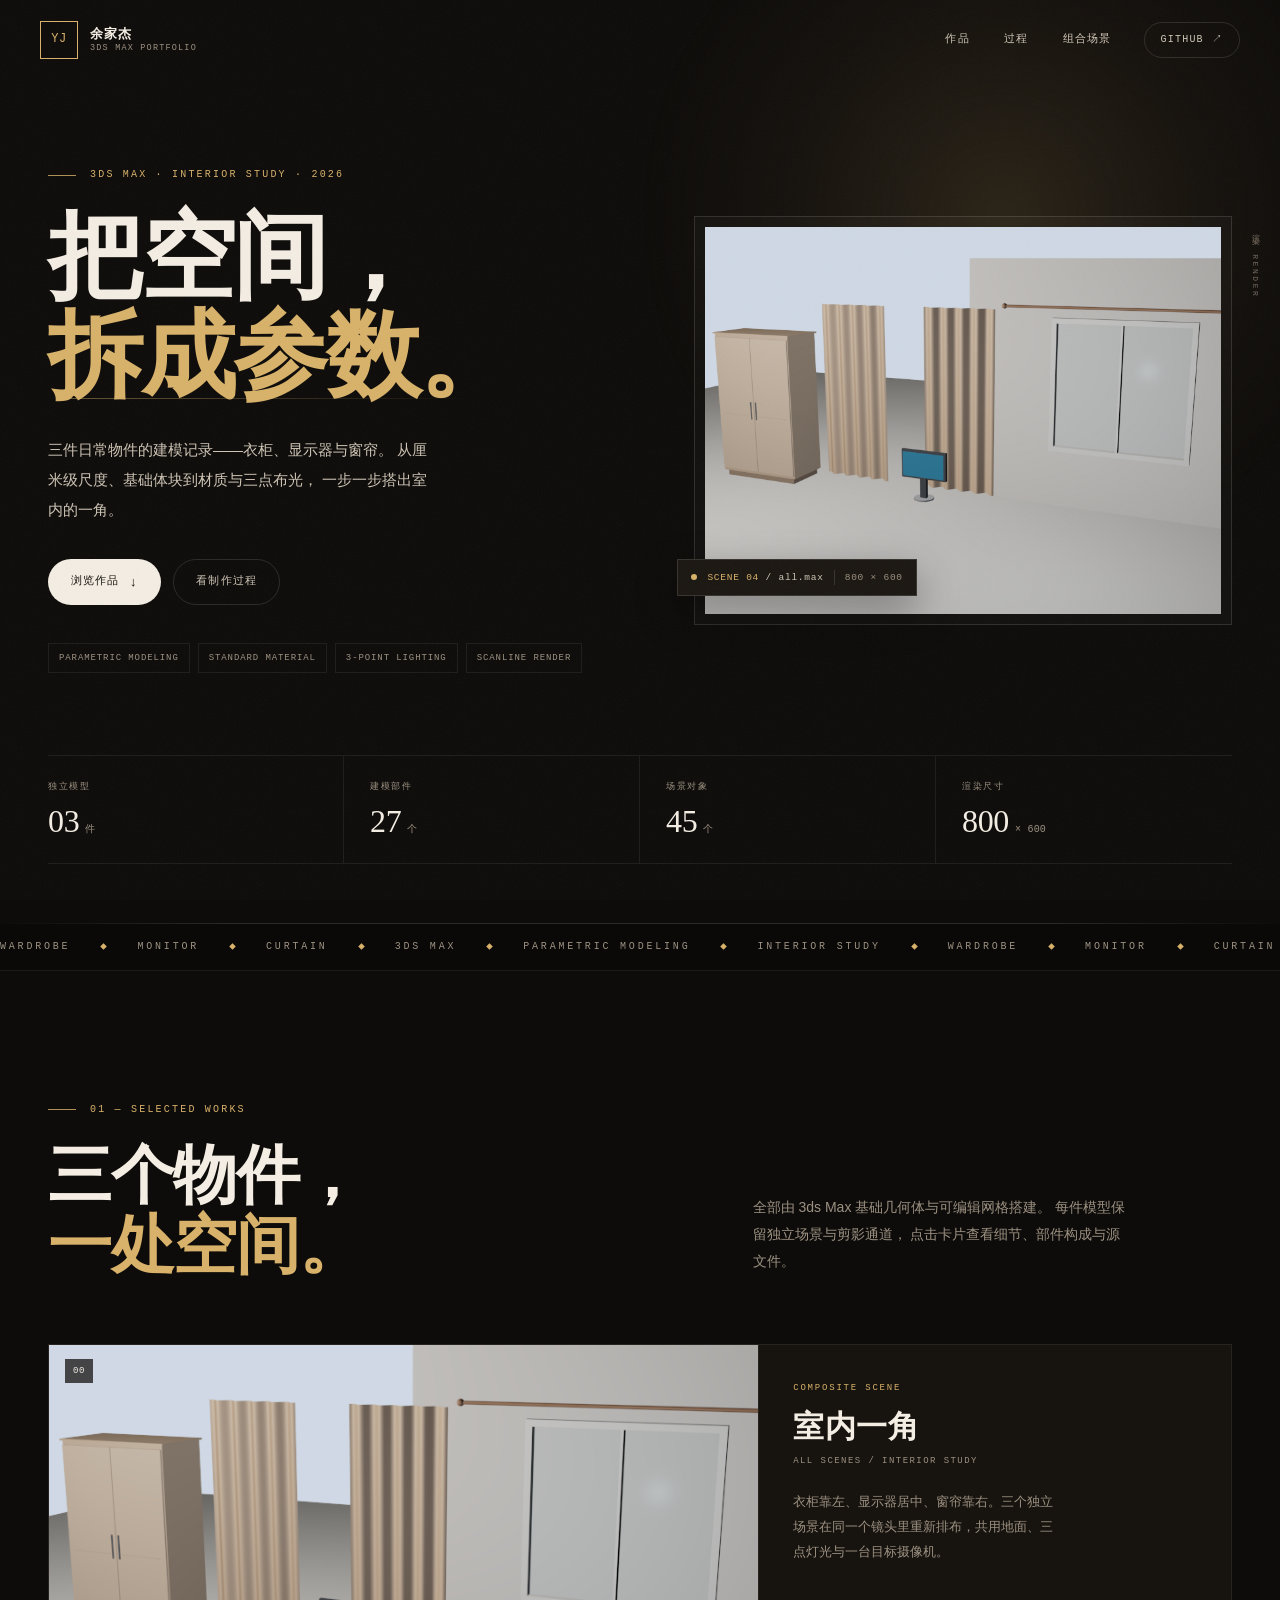
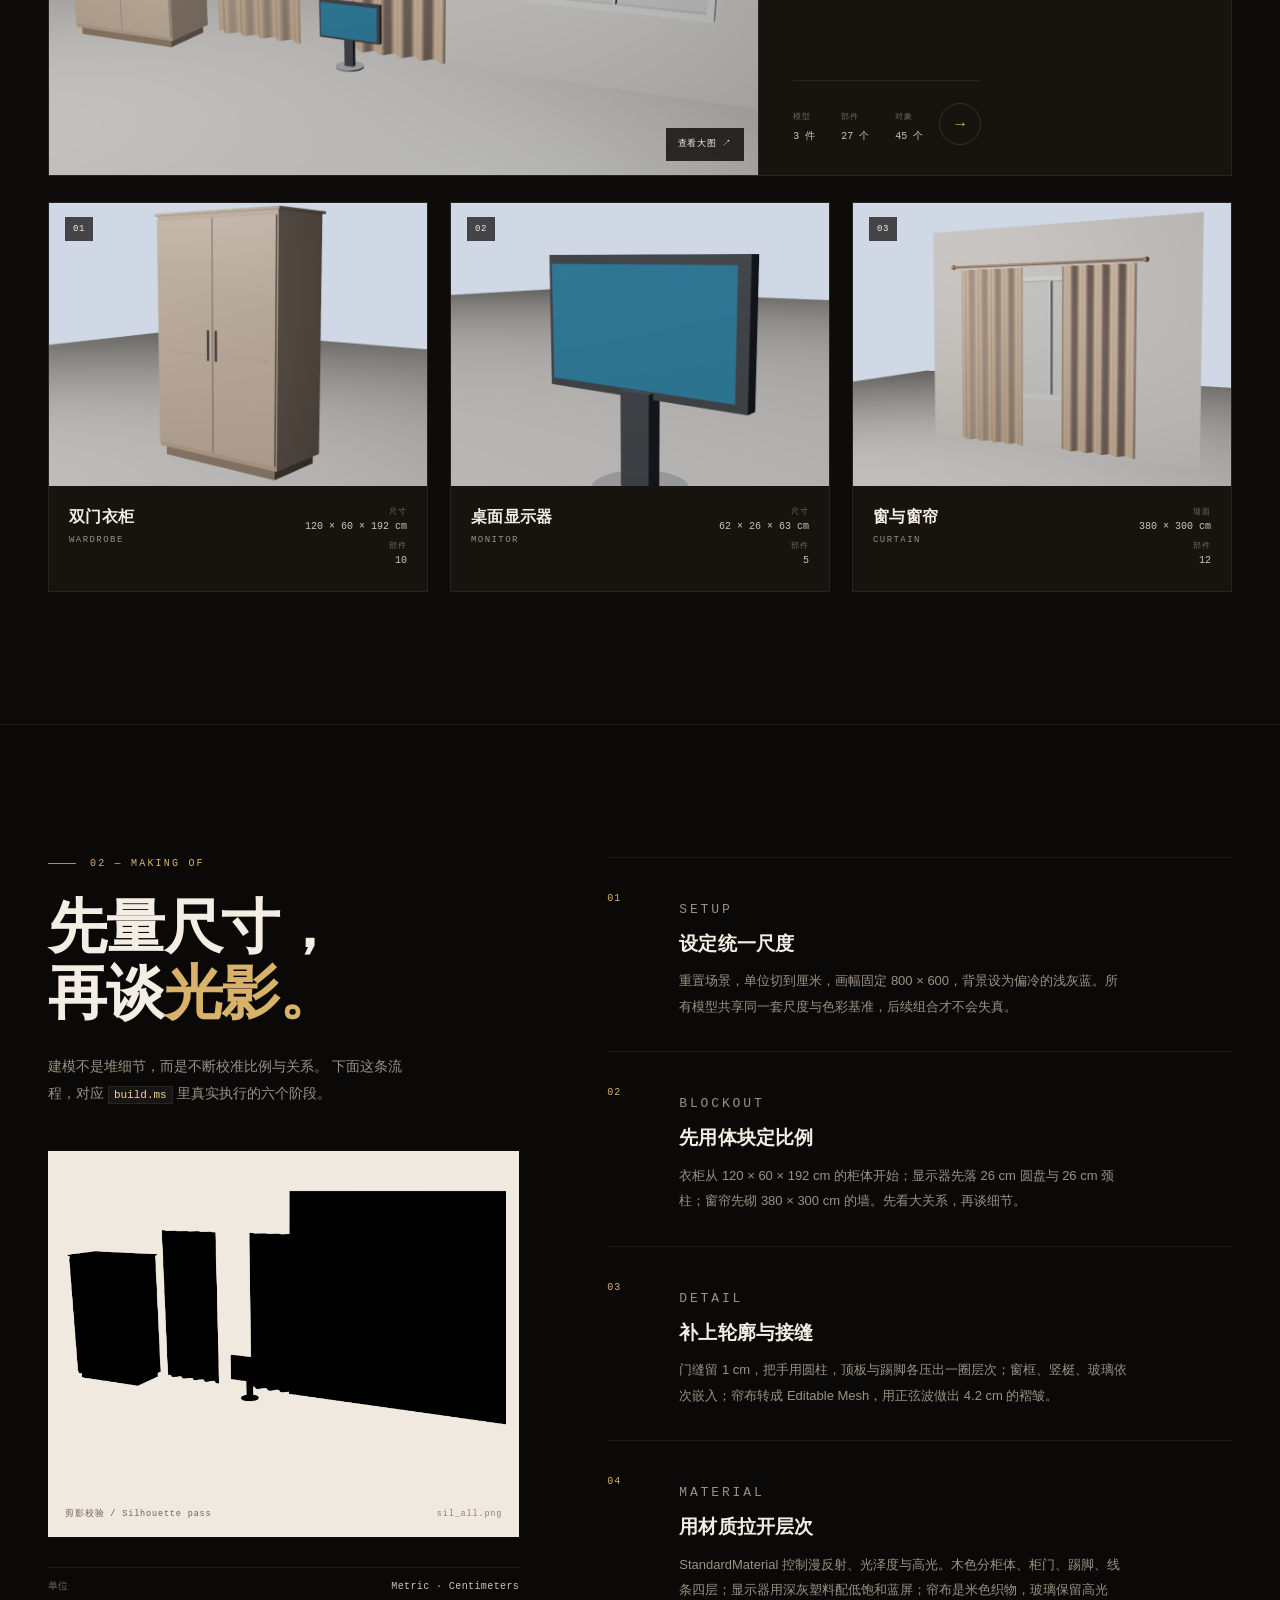
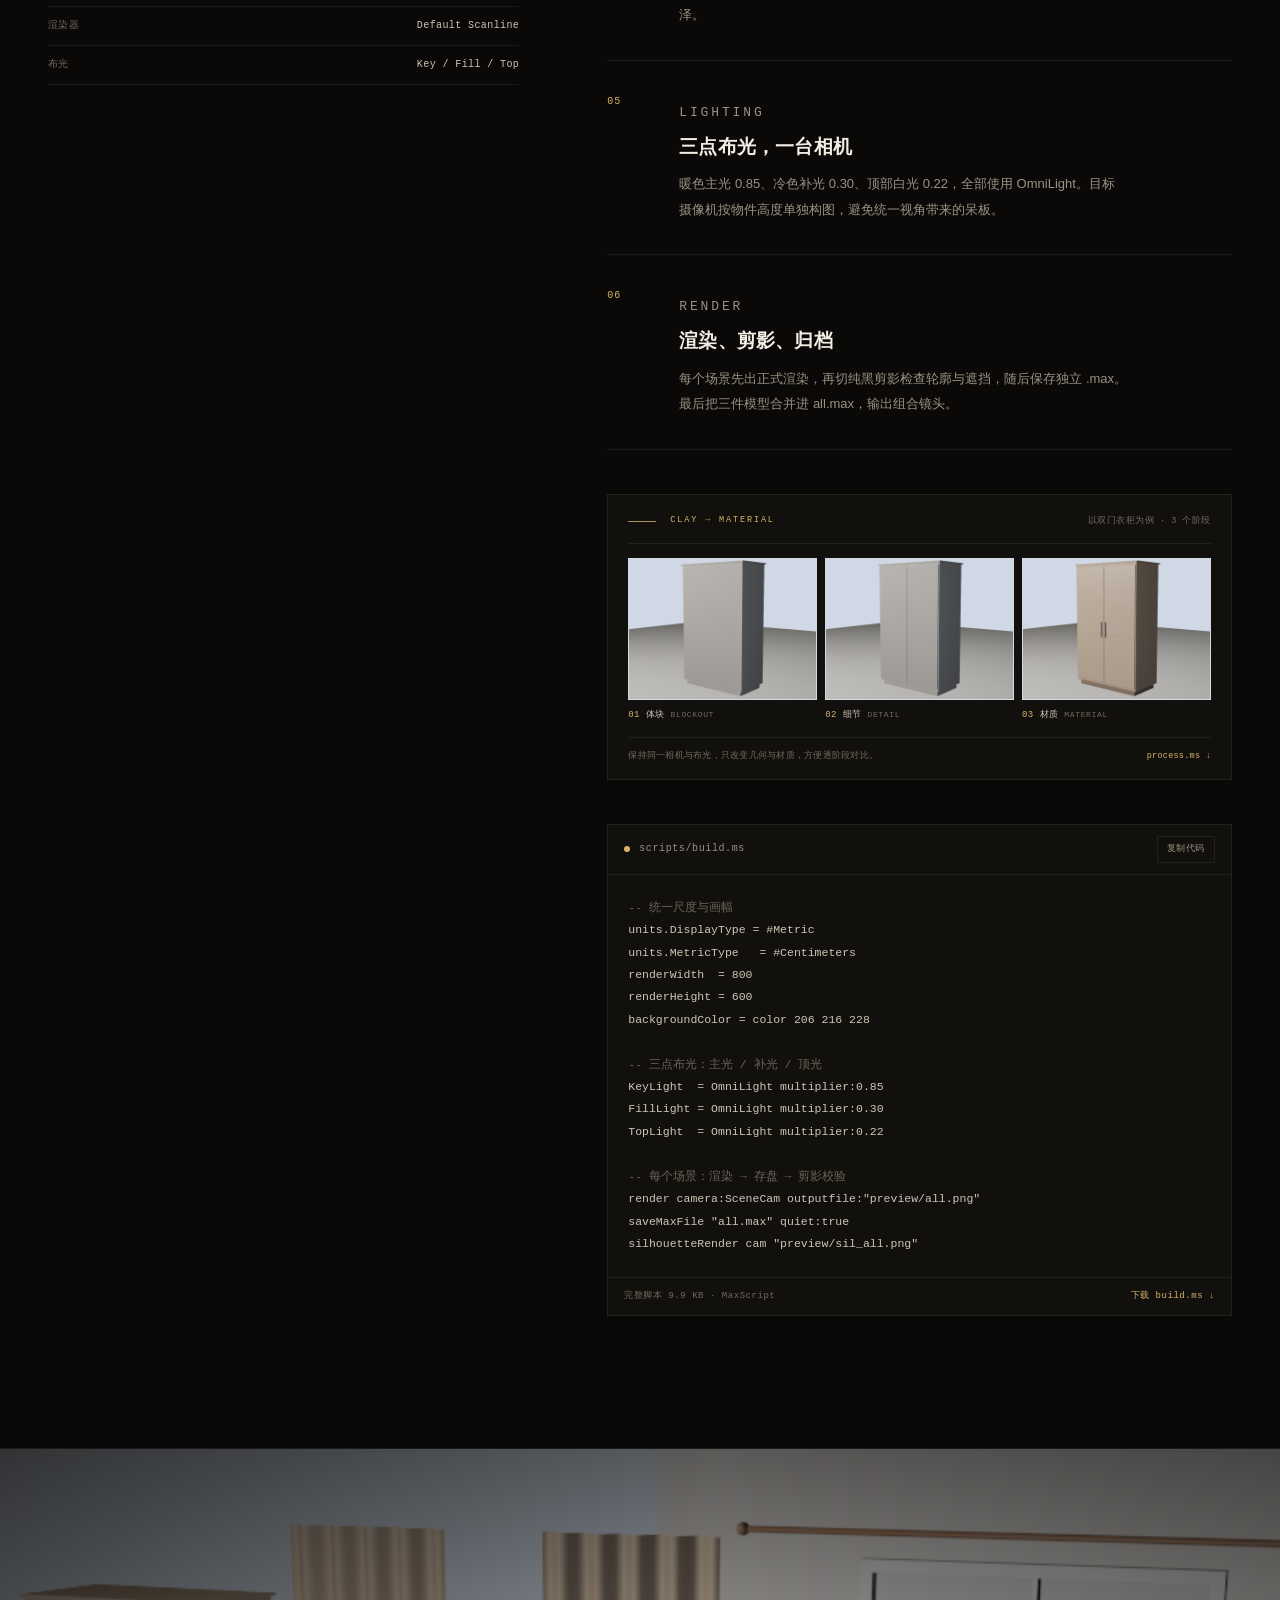
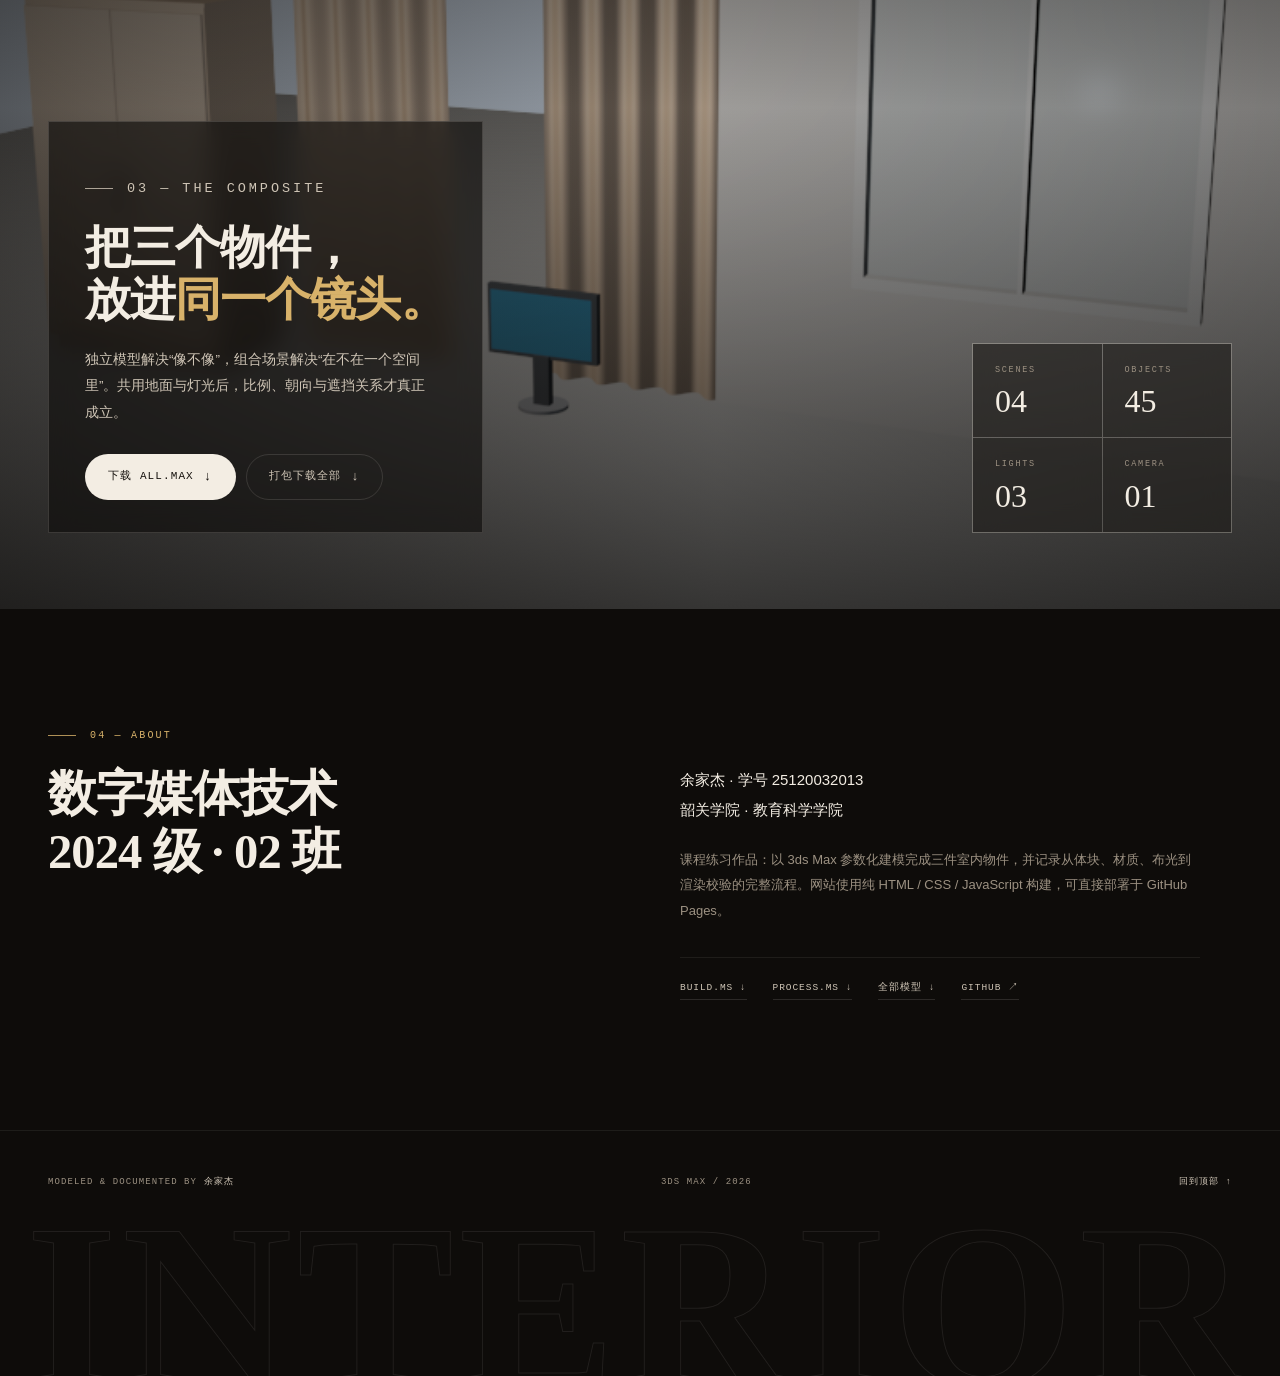
==== commit 605e7775: "Add process stage gallery and project links" ====
--- a/index.html
+++ b/index.html
@@ -365,6 +365,7 @@
           <p class="muted">课程练习作品：以 3ds Max 参数化建模完成三件室内物件，并记录从体块、材质、布光到渲染校验的完整流程。网站使用纯 HTML / CSS / JavaScript 构建，可直接部署于 GitHub Pages。</p>
           <div class="about-links">
             <a href="scripts/build.ms" download>build.ms <span aria-hidden="true">↓</span></a>
+            <a href="scripts/process.ms" download>process.ms <span aria-hidden="true">↓</span></a>
             <a href="models/3dsmax-models.zip" download>全部模型 <span aria-hidden="true">↓</span></a>
             <a id="githubLinkFoot" href="https://github.com/" target="_blank" rel="noopener">GitHub <span aria-hidden="true">↗</span></a>
           </div>
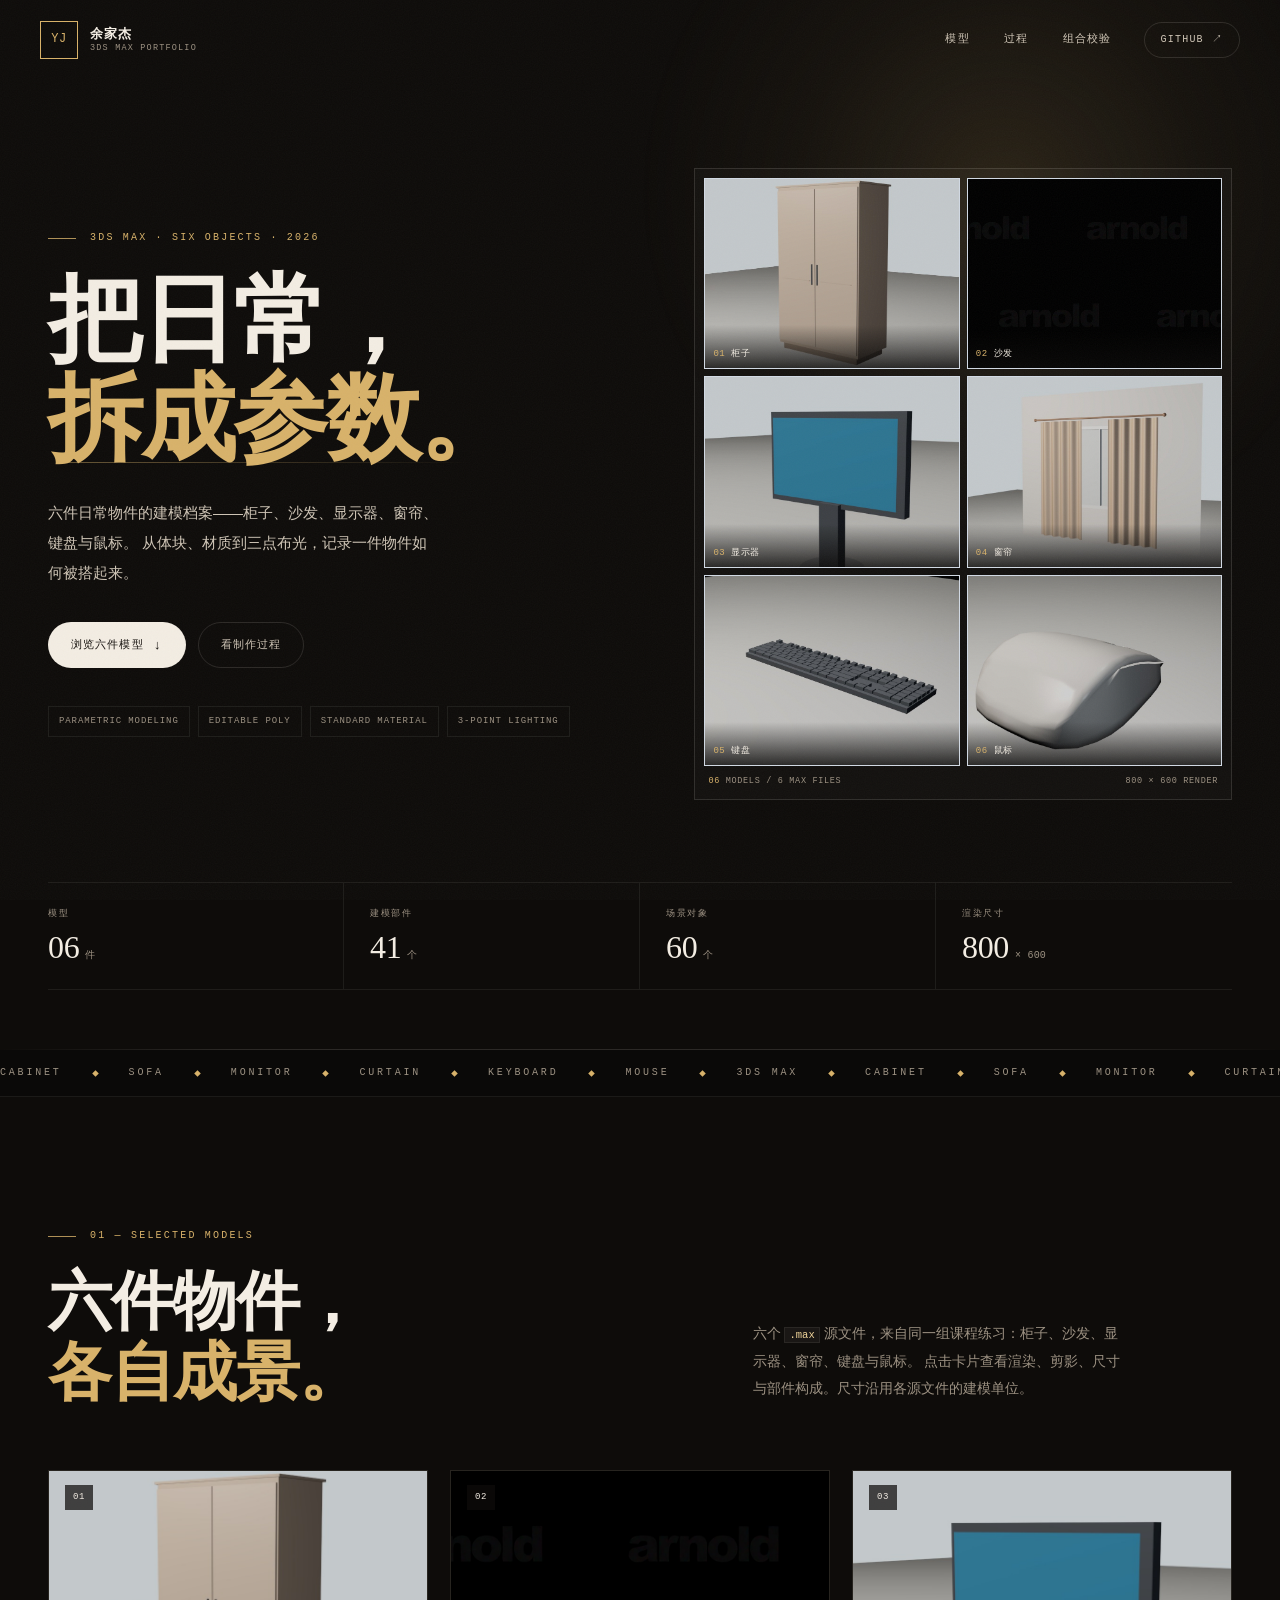
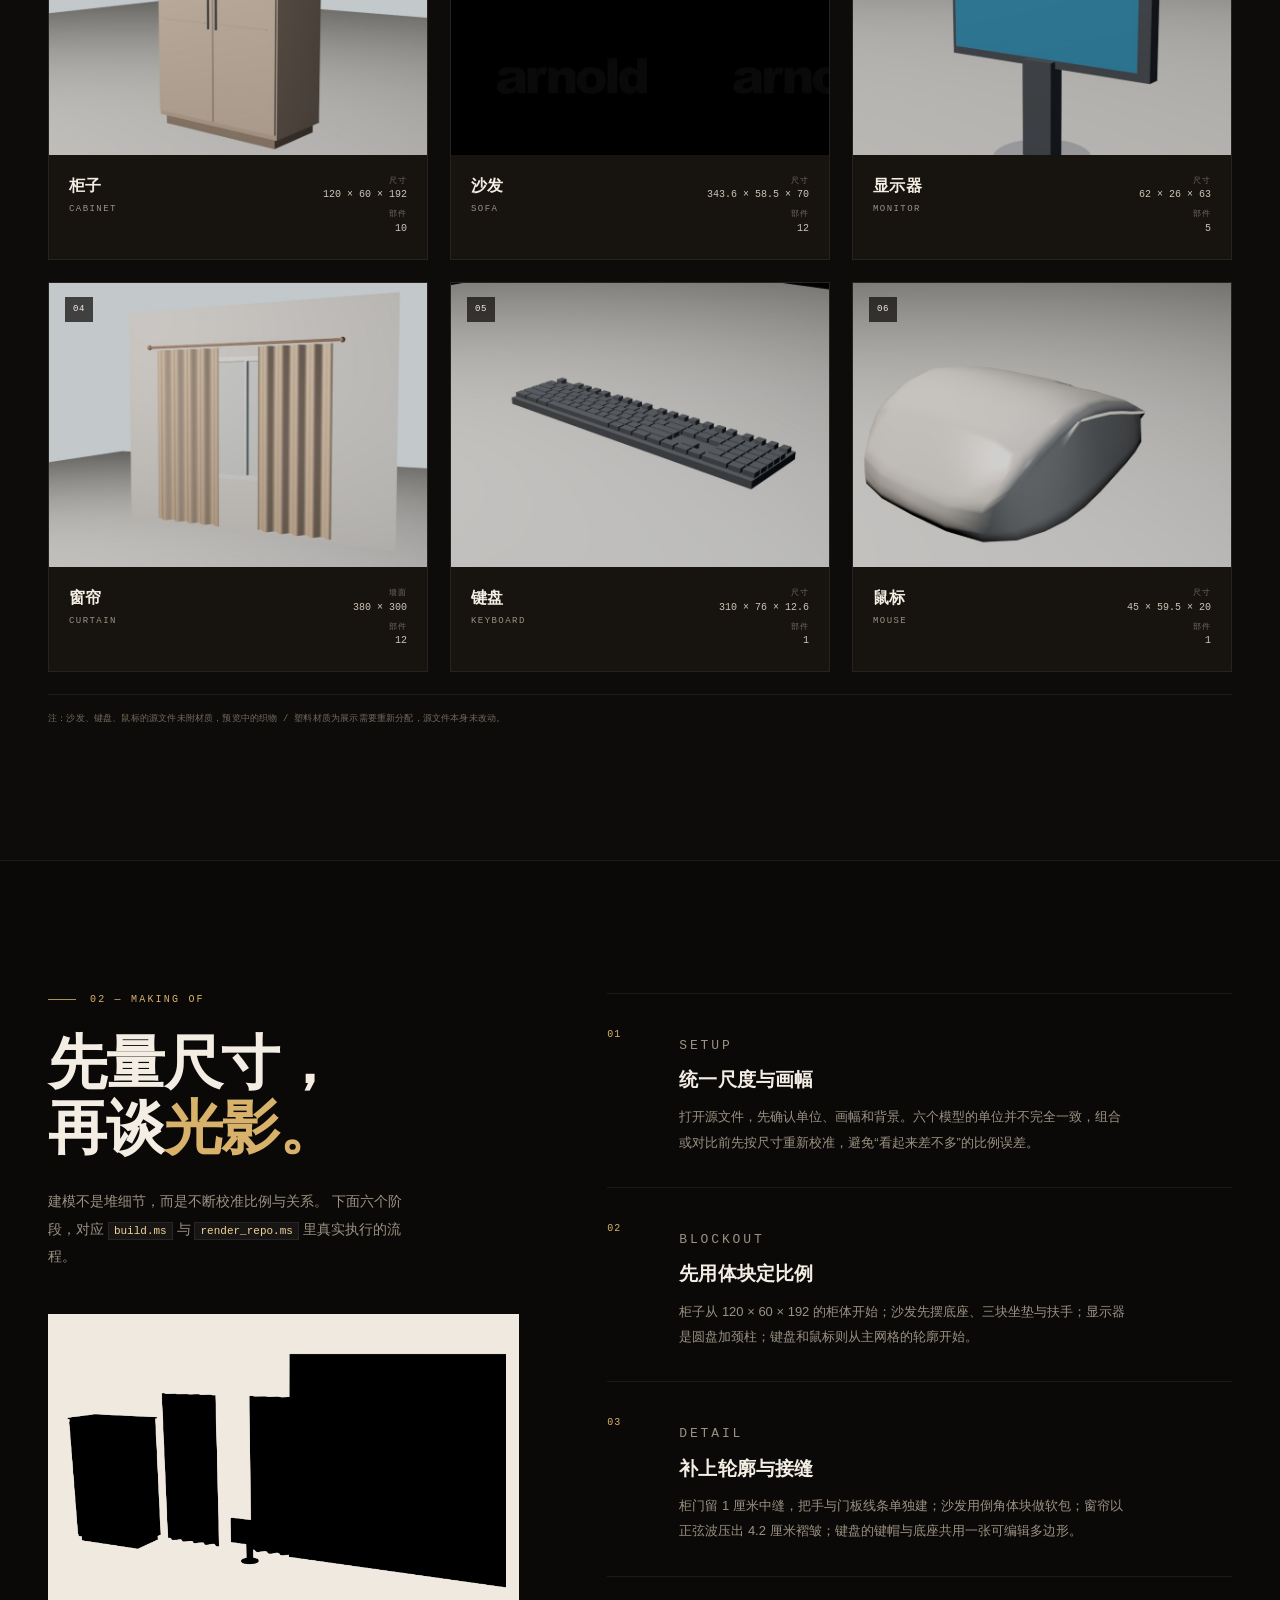
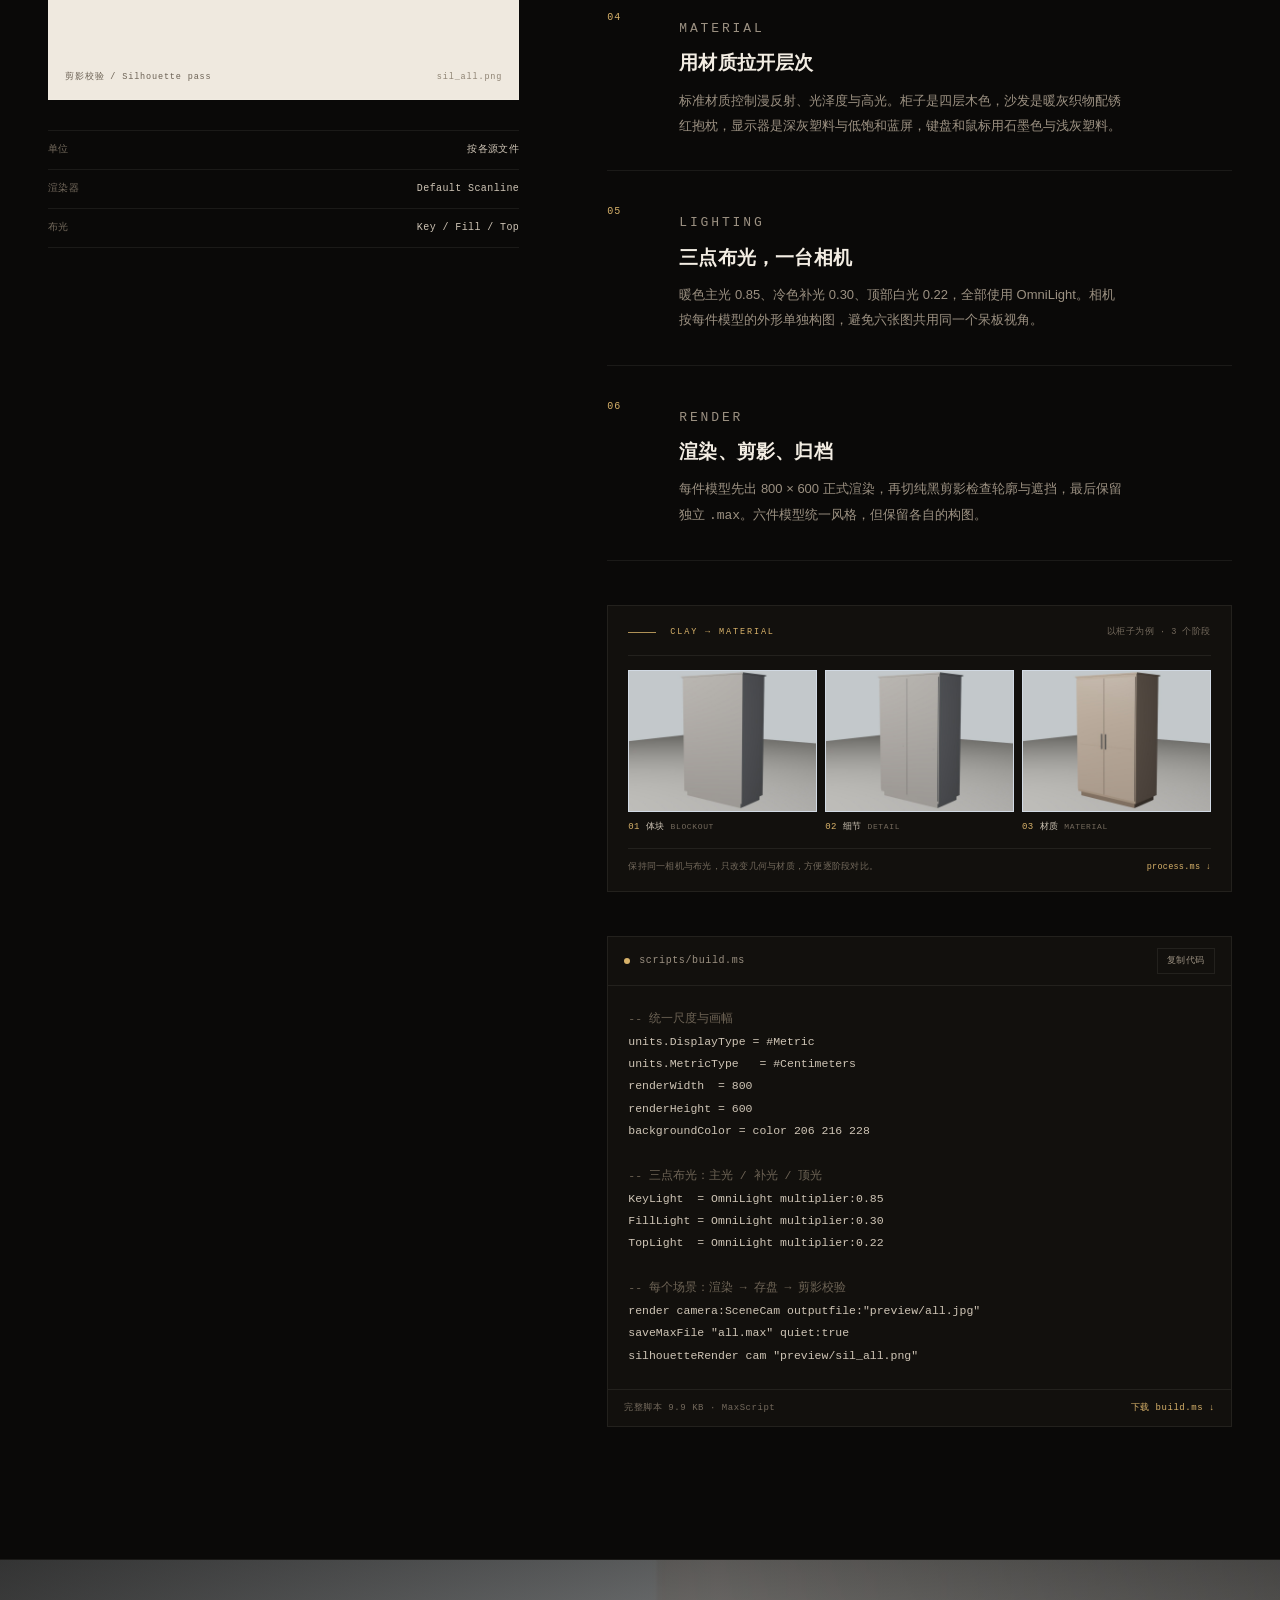
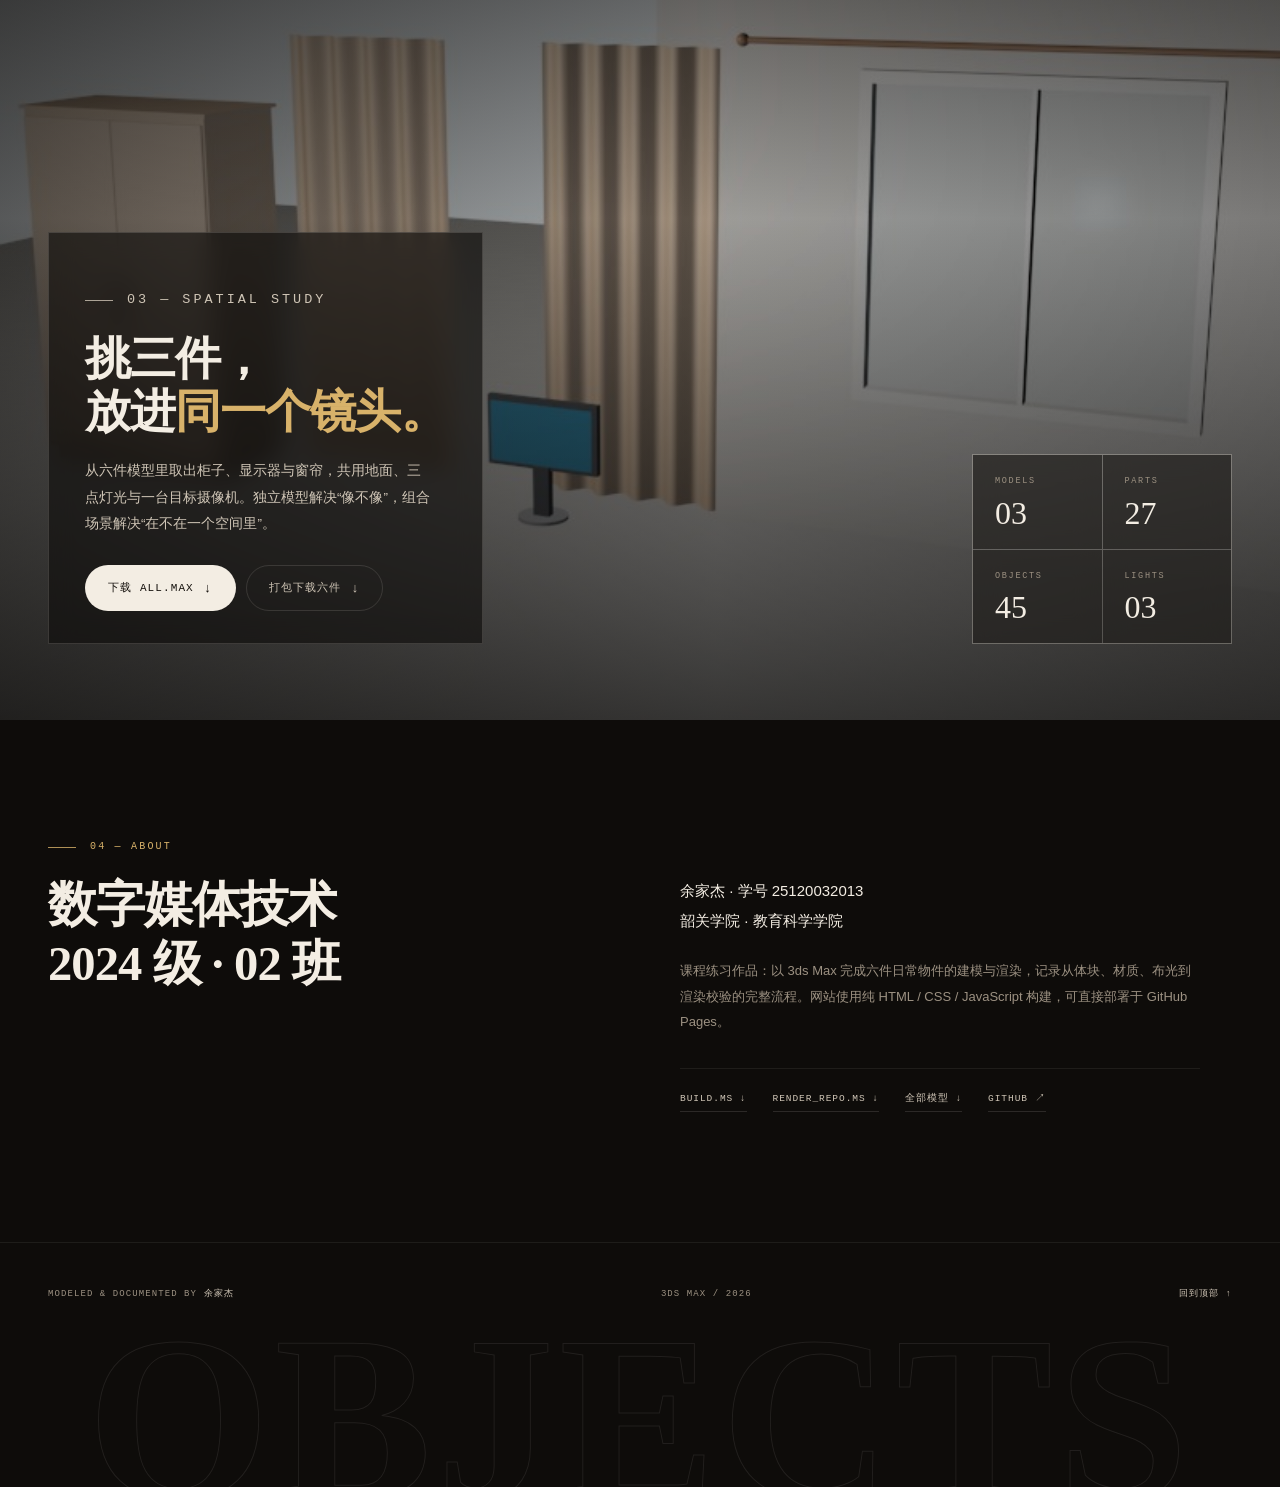
==== commit b39e6153: "Rebuild showcase around six repository models" ====
--- a/index.html
+++ b/index.html
@@ -4,13 +4,13 @@
   <meta charset="utf-8">
   <meta name="viewport" content="width=device-width, initial-scale=1">
   <meta name="theme-color" content="#0e0c0a">
-  <title>室内一角 · 3ds Max 建模作品集 | 余家杰</title>
-  <meta name="description" content="三件日常物件的 3ds Max 建模记录：双门衣柜、桌面显示器与窗帘。从参数化体块、材质布光到渲染校验，完整呈现制作过程。">
+  <title>六件物件 · 3ds Max 建模档案 | 余家杰</title>
+  <meta name="description" content="六件日常物件的 3ds Max 建模档案：柜子、沙发、显示器、窗帘、键盘与鼠标。渲染图、剪影、尺寸、部件清单与制作过程。">
   <meta name="author" content="余家杰">
-  <meta property="og:title" content="室内一角 · 3ds Max 建模作品集">
-  <meta property="og:description" content="从参数到画面：衣柜、显示器、窗帘的建模与渲染过程。">
+  <meta property="og:title" content="六件物件 · 3ds Max 建模档案">
+  <meta property="og:description" content="从体块到画面：六件日常物件的建模、材质与渲染记录。">
   <meta property="og:type" content="website">
-  <meta property="og:image" content="preview/all.png">
+  <meta property="og:image" content="preview/all.jpg">
   <link rel="icon" href="data:image/svg+xml,%3Csvg xmlns='http://www.w3.org/2000/svg' viewBox='0 0 64 64'%3E%3Crect width='64' height='64' rx='12' fill='%230e0c0a'/%3E%3Cpath d='M16 20h32M32 20v26' stroke='%23d8b26a' stroke-width='4' stroke-linecap='round'/%3E%3C/svg%3E">
   <link rel="stylesheet" href="styles.css">
   <script>document.documentElement.classList.add('js');</script>
@@ -25,9 +25,9 @@
       <span class="brand-text">余家杰<small>3ds Max Portfolio</small></span>
     </a>
     <nav class="nav-links" aria-label="主导航">
-      <a href="#works">作品</a>
+      <a href="#works">模型</a>
       <a href="#process">过程</a>
-      <a href="#scene">组合场景</a>
+      <a href="#scene">组合校验</a>
     </nav>
     <a class="nav-cta" id="githubLink" href="https://github.com/" target="_blank" rel="noopener">
       GitHub <span aria-hidden="true">↗</span>
@@ -40,46 +40,66 @@
       <div class="hero-glow" aria-hidden="true"></div>
       <div class="wrap hero-grid">
         <div class="hero-copy">
-          <p class="eyebrow">3DS MAX · INTERIOR STUDY · 2026</p>
+          <p class="eyebrow">3DS MAX · SIX OBJECTS · 2026</p>
           <h1 class="hero-title">
-            <span>把空间，</span>
+            <span>把日常，</span>
             <span class="accent">拆成参数。</span>
           </h1>
           <p class="hero-lede">
-            三件日常物件的建模记录——衣柜、显示器与窗帘。
-            从厘米级尺度、基础体块到材质与三点布光，
-            一步一步搭出室内的一角。
+            六件日常物件的建模档案——柜子、沙发、显示器、窗帘、键盘与鼠标。
+            从体块、材质到三点布光，记录一件物件如何被搭起来。
           </p>
           <div class="hero-actions">
-            <a class="btn btn--solid" href="#works">浏览作品 <span aria-hidden="true">↓</span></a>
+            <a class="btn btn--solid" href="#works">浏览六件模型 <span aria-hidden="true">↓</span></a>
             <a class="btn btn--ghost" href="#process">看制作过程</a>
           </div>
           <ul class="hero-tags" aria-label="使用技术">
             <li>Parametric Modeling</li>
+            <li>Editable Poly</li>
             <li>Standard Material</li>
             <li>3-Point Lighting</li>
-            <li>Scanline Render</li>
           </ul>
         </div>
 
-        <figure class="hero-figure reveal">
-          <div class="hero-frame">
-            <img src="preview/all.png" alt="衣柜、显示器与窗帘的组合场景渲染图" width="800" height="600">
-          </div>
-          <figcaption class="figure-chip">
-            <span class="chip-dot" aria-hidden="true"></span>
-            <span><strong>SCENE 04</strong> / all.max</span>
-            <span class="chip-size">800 × 600</span>
+        <figure class="hero-collection reveal">
+          <div class="collection-grid">
+            <button class="collection-tile" type="button" data-model="cabinet" aria-label="查看柜子模型">
+              <img src="preview/wardrobe.jpg" alt="柜子模型渲染图" width="800" height="600">
+              <span class="tile-label"><b>01</b> 柜子</span>
+            </button>
+            <button class="collection-tile" type="button" data-model="sofa" aria-label="查看沙发模型">
+              <img src="preview/sofa.jpg" alt="沙发模型渲染图" width="800" height="600">
+              <span class="tile-label"><b>02</b> 沙发</span>
+            </button>
+            <button class="collection-tile" type="button" data-model="monitor" aria-label="查看显示器模型">
+              <img src="preview/monitor.jpg" alt="显示器模型渲染图" width="800" height="600">
+              <span class="tile-label"><b>03</b> 显示器</span>
+            </button>
+            <button class="collection-tile" type="button" data-model="curtain" aria-label="查看窗帘模型">
+              <img src="preview/curtain.jpg" alt="窗帘模型渲染图" width="800" height="600">
+              <span class="tile-label"><b>04</b> 窗帘</span>
+            </button>
+            <button class="collection-tile" type="button" data-model="keyboard" aria-label="查看键盘模型">
+              <img src="preview/keyboard.jpg" alt="键盘模型渲染图" width="800" height="600">
+              <span class="tile-label"><b>05</b> 键盘</span>
+            </button>
+            <button class="collection-tile" type="button" data-model="mouse" aria-label="查看鼠标模型">
+              <img src="preview/mouse.jpg" alt="鼠标模型渲染图" width="800" height="600">
+              <span class="tile-label"><b>06</b> 鼠标</span>
+            </button>
+          </div>
+          <figcaption class="collection-meta">
+            <span><b>06</b> MODELS / 6 MAX FILES</span>
+            <span>800 × 600 RENDER</span>
           </figcaption>
-          <span class="hero-note" aria-hidden="true">渲染 / Render</span>
         </figure>
       </div>
 
       <div class="wrap">
         <dl class="stats">
-          <div><dt>独立模型</dt><dd>03<small>件</small></dd></div>
-          <div><dt>建模部件</dt><dd>27<small>个</small></dd></div>
-          <div><dt>场景对象</dt><dd>45<small>个</small></dd></div>
+          <div><dt>模型</dt><dd>06<small>件</small></dd></div>
+          <div><dt>建模部件</dt><dd>41<small>个</small></dd></div>
+          <div><dt>场景对象</dt><dd>60<small>个</small></dd></div>
           <div><dt>渲染尺寸</dt><dd>800<small>× 600</small></dd></div>
         </dl>
       </div>
@@ -87,8 +107,8 @@
 
     <div class="marquee" aria-hidden="true">
       <div class="marquee-track">
-        <span>WARDROBE</span><i>◆</i><span>MONITOR</span><i>◆</i><span>CURTAIN</span><i>◆</i><span>3DS MAX</span><i>◆</i><span>PARAMETRIC MODELING</span><i>◆</i><span>INTERIOR STUDY</span><i>◆</i>
-        <span>WARDROBE</span><i>◆</i><span>MONITOR</span><i>◆</i><span>CURTAIN</span><i>◆</i><span>3DS MAX</span><i>◆</i><span>PARAMETRIC MODELING</span><i>◆</i><span>INTERIOR STUDY</span><i>◆</i>
+        <span>CABINET</span><i>◆</i><span>SOFA</span><i>◆</i><span>MONITOR</span><i>◆</i><span>CURTAIN</span><i>◆</i><span>KEYBOARD</span><i>◆</i><span>MOUSE</span><i>◆</i><span>3DS MAX</span><i>◆</i>
+        <span>CABINET</span><i>◆</i><span>SOFA</span><i>◆</i><span>MONITOR</span><i>◆</i><span>CURTAIN</span><i>◆</i><span>KEYBOARD</span><i>◆</i><span>MOUSE</span><i>◆</i><span>3DS MAX</span><i>◆</i>
       </div>
     </div>
 
@@ -96,100 +116,127 @@
     <section class="section works" id="works">
       <div class="wrap">
         <div class="section-head reveal">
-          <p class="eyebrow">01 — SELECTED WORKS</p>
+          <p class="eyebrow">01 — SELECTED MODELS</p>
           <div class="section-head-row">
-            <h2>三个物件，<br><em>一处空间。</em></h2>
+            <h2>六件物件，<br><em>各自成景。</em></h2>
             <p class="lede">
-              全部由 3ds Max 基础几何体与可编辑网格搭建。
-              每件模型保留独立场景与剪影通道，
-              点击卡片查看细节、部件构成与源文件。
+              六个 <code>.max</code> 源文件，来自同一组课程练习：柜子、沙发、显示器、窗帘、键盘与鼠标。
+              点击卡片查看渲染、剪影、尺寸与部件构成。尺寸沿用各源文件的建模单位。
             </p>
           </div>
         </div>
 
         <div class="works-grid">
-          <!-- FEATURE -->
-          <article class="card card--feature reveal" data-model="all" tabindex="0" role="button" aria-label="查看组合场景：室内一角">
-            <div class="card-media">
-              <img src="preview/all.png" alt="室内一角的组合场景渲染" loading="lazy" width="800" height="600">
-              <span class="card-index">00</span>
-              <span class="card-view">查看大图 <span aria-hidden="true">↗</span></span>
-            </div>
-            <div class="card-body card-body--feature">
-              <div>
-                <p class="card-kicker">COMPOSITE SCENE</p>
-                <h3>室内一角</h3>
-                <p class="card-en">All Scenes / Interior Study</p>
-                <p class="card-desc">衣柜靠左、显示器居中、窗帘靠右。三个独立场景在同一个镜头里重新排布，共用地面、三点灯光与一台目标摄像机。</p>
-              </div>
-              <div class="feature-foot">
-                <dl class="card-specs">
-                  <div><dt>模型</dt><dd>3 件</dd></div>
-                  <div><dt>部件</dt><dd>27 个</dd></div>
-                  <div><dt>对象</dt><dd>45 个</dd></div>
-                </dl>
-                <span class="feature-arrow" aria-hidden="true">→</span>
-              </div>
-            </div>
-          </article>
-
-          <!-- WARDROBE -->
-          <article class="card reveal" data-model="wardrobe" tabindex="0" role="button" aria-label="查看双门衣柜模型">
-            <div class="card-media">
-              <img src="preview/wardrobe.png" alt="双门衣柜模型渲染图" loading="lazy" width="800" height="600">
+          <article class="card reveal" data-model="cabinet" tabindex="0" role="button" aria-label="查看柜子模型">
+            <div class="card-media">
+              <img src="preview/wardrobe.jpg" alt="双门柜子模型渲染图" loading="lazy" width="800" height="600">
               <span class="card-index">01</span>
               <span class="card-view">查看模型 <span aria-hidden="true">↗</span></span>
             </div>
             <div class="card-body">
               <div>
-                <h3>双门衣柜</h3>
-                <p class="card-en">Wardrobe</p>
-              </div>
-              <dl class="card-specs">
-                <div><dt>尺寸</dt><dd>120 × 60 × 192 cm</dd></div>
+                <h3>柜子</h3>
+                <p class="card-en">Cabinet</p>
+              </div>
+              <dl class="card-specs">
+                <div><dt>尺寸</dt><dd>120 × 60 × 192</dd></div>
                 <div><dt>部件</dt><dd>10</dd></div>
               </dl>
             </div>
           </article>
 
-          <!-- MONITOR -->
-          <article class="card reveal" data-model="monitor" tabindex="0" role="button" aria-label="查看桌面显示器模型">
-            <div class="card-media">
-              <img src="preview/monitor.png" alt="桌面显示器模型渲染图" loading="lazy" width="800" height="600">
+          <article class="card reveal" data-model="sofa" tabindex="0" role="button" aria-label="查看沙发模型">
+            <div class="card-media">
+              <img src="preview/sofa.jpg" alt="沙发模型渲染图" loading="lazy" width="800" height="600">
               <span class="card-index">02</span>
               <span class="card-view">查看模型 <span aria-hidden="true">↗</span></span>
             </div>
             <div class="card-body">
               <div>
-                <h3>桌面显示器</h3>
+                <h3>沙发</h3>
+                <p class="card-en">Sofa</p>
+              </div>
+              <dl class="card-specs">
+                <div><dt>尺寸</dt><dd>343.6 × 58.5 × 70</dd></div>
+                <div><dt>部件</dt><dd>12</dd></div>
+              </dl>
+            </div>
+          </article>
+
+          <article class="card reveal" data-model="monitor" tabindex="0" role="button" aria-label="查看显示器模型">
+            <div class="card-media">
+              <img src="preview/monitor.jpg" alt="桌面显示器模型渲染图" loading="lazy" width="800" height="600">
+              <span class="card-index">03</span>
+              <span class="card-view">查看模型 <span aria-hidden="true">↗</span></span>
+            </div>
+            <div class="card-body">
+              <div>
+                <h3>显示器</h3>
                 <p class="card-en">Monitor</p>
               </div>
               <dl class="card-specs">
-                <div><dt>尺寸</dt><dd>62 × 26 × 63 cm</dd></div>
+                <div><dt>尺寸</dt><dd>62 × 26 × 63</dd></div>
                 <div><dt>部件</dt><dd>5</dd></div>
               </dl>
             </div>
           </article>
 
-          <!-- CURTAIN -->
-          <article class="card reveal" data-model="curtain" tabindex="0" role="button" aria-label="查看窗帘与窗景模型">
-            <div class="card-media">
-              <img src="preview/curtain.png" alt="窗帘与窗景模型渲染图" loading="lazy" width="800" height="600">
-              <span class="card-index">03</span>
-              <span class="card-view">查看模型 <span aria-hidden="true">↗</span></span>
-            </div>
-            <div class="card-body">
-              <div>
-                <h3>窗与窗帘</h3>
+          <article class="card reveal" data-model="curtain" tabindex="0" role="button" aria-label="查看窗帘模型">
+            <div class="card-media">
+              <img src="preview/curtain.jpg" alt="窗帘与窗景模型渲染图" loading="lazy" width="800" height="600">
+              <span class="card-index">04</span>
+              <span class="card-view">查看模型 <span aria-hidden="true">↗</span></span>
+            </div>
+            <div class="card-body">
+              <div>
+                <h3>窗帘</h3>
                 <p class="card-en">Curtain</p>
               </div>
               <dl class="card-specs">
-                <div><dt>墙面</dt><dd>380 × 300 cm</dd></div>
+                <div><dt>墙面</dt><dd>380 × 300</dd></div>
                 <div><dt>部件</dt><dd>12</dd></div>
               </dl>
             </div>
           </article>
-        </div>
+
+          <article class="card reveal" data-model="keyboard" tabindex="0" role="button" aria-label="查看键盘模型">
+            <div class="card-media">
+              <img src="preview/keyboard.jpg" alt="键盘模型渲染图" loading="lazy" width="800" height="600">
+              <span class="card-index">05</span>
+              <span class="card-view">查看模型 <span aria-hidden="true">↗</span></span>
+            </div>
+            <div class="card-body">
+              <div>
+                <h3>键盘</h3>
+                <p class="card-en">Keyboard</p>
+              </div>
+              <dl class="card-specs">
+                <div><dt>尺寸</dt><dd>310 × 76 × 12.6</dd></div>
+                <div><dt>部件</dt><dd>1</dd></div>
+              </dl>
+            </div>
+          </article>
+
+          <article class="card reveal" data-model="mouse" tabindex="0" role="button" aria-label="查看鼠标模型">
+            <div class="card-media">
+              <img src="preview/mouse.jpg" alt="鼠标模型渲染图" loading="lazy" width="800" height="600">
+              <span class="card-index">06</span>
+              <span class="card-view">查看模型 <span aria-hidden="true">↗</span></span>
+            </div>
+            <div class="card-body">
+              <div>
+                <h3>鼠标</h3>
+                <p class="card-en">Mouse</p>
+              </div>
+              <dl class="card-specs">
+                <div><dt>尺寸</dt><dd>45 × 59.5 × 20</dd></div>
+                <div><dt>部件</dt><dd>1</dd></div>
+              </dl>
+            </div>
+          </article>
+        </div>
+
+        <p class="works-note reveal">注：沙发、键盘、鼠标的源文件未附材质，预览中的织物 / 塑料材质为展示需要重新分配，源文件本身未改动。</p>
       </div>
     </section>
 
@@ -202,7 +249,7 @@
             <h2>先量尺寸，<br>再谈<em>光影。</em></h2>
             <p class="lede">
               建模不是堆细节，而是不断校准比例与关系。
-              下面这条流程，对应 <code>build.ms</code> 里真实执行的六个阶段。
+              下面六个阶段，对应 <code>build.ms</code> 与 <code>render_repo.ms</code> 里真实执行的流程。
             </p>
 
             <figure class="silhouette reveal">
@@ -214,7 +261,7 @@
             </figure>
 
             <ul class="process-meta">
-              <li><span>单位</span>Metric · Centimeters</li>
+              <li><span>单位</span>按各源文件</li>
               <li><span>渲染器</span>Default Scanline</li>
               <li><span>布光</span>Key / Fill / Top</li>
             </ul>
@@ -227,8 +274,8 @@
               <span class="step-num">01</span>
               <div>
                 <p class="step-tag">SETUP</p>
-                <h3>设定统一尺度</h3>
-                <p>重置场景，单位切到厘米，画幅固定 800 × 600，背景设为偏冷的浅灰蓝。所有模型共享同一套尺度与色彩基准，后续组合才不会失真。</p>
+                <h3>统一尺度与画幅</h3>
+                <p>打开源文件，先确认单位、画幅和背景。六个模型的单位并不完全一致，组合或对比前先按尺寸重新校准，避免“看起来差不多”的比例误差。</p>
               </div>
             </li>
             <li class="step reveal">
@@ -236,7 +283,7 @@
               <div>
                 <p class="step-tag">BLOCKOUT</p>
                 <h3>先用体块定比例</h3>
-                <p>衣柜从 120 × 60 × 192 cm 的柜体开始；显示器先落 26 cm 圆盘与 26 cm 颈柱；窗帘先砌 380 × 300 cm 的墙。先看大关系，再谈细节。</p>
+                <p>柜子从 120 × 60 × 192 的柜体开始；沙发先摆底座、三块坐垫与扶手；显示器是圆盘加颈柱；键盘和鼠标则从主网格的轮廓开始。</p>
               </div>
             </li>
             <li class="step reveal">
@@ -244,7 +291,7 @@
               <div>
                 <p class="step-tag">DETAIL</p>
                 <h3>补上轮廓与接缝</h3>
-                <p>门缝留 1 cm，把手用圆柱，顶板与踢脚各压出一圈层次；窗框、竖梃、玻璃依次嵌入；帘布转成 Editable Mesh，用正弦波做出 4.2 cm 的褶皱。</p>
+                <p>柜门留 1 厘米中缝，把手与门板线条单独建；沙发用倒角体块做软包；窗帘以正弦波压出 4.2 厘米褶皱；键盘的键帽与底座共用一张可编辑多边形。</p>
               </div>
             </li>
             <li class="step reveal">
@@ -252,7 +299,7 @@
               <div>
                 <p class="step-tag">MATERIAL</p>
                 <h3>用材质拉开层次</h3>
-                <p>StandardMaterial 控制漫反射、光泽度与高光。木色分柜体、柜门、踢脚、线条四层；显示器用深灰塑料配低饱和蓝屏；帘布是米色织物，玻璃保留高光泽。</p>
+                <p>标准材质控制漫反射、光泽度与高光。柜子是四层木色，沙发是暖灰织物配锈红抱枕，显示器是深灰塑料与低饱和蓝屏，键盘和鼠标用石墨色与浅灰塑料。</p>
               </div>
             </li>
             <li class="step reveal">
@@ -260,7 +307,7 @@
               <div>
                 <p class="step-tag">LIGHTING</p>
                 <h3>三点布光，一台相机</h3>
-                <p>暖色主光 0.85、冷色补光 0.30、顶部白光 0.22，全部使用 OmniLight。目标摄像机按物件高度单独构图，避免统一视角带来的呆板。</p>
+                <p>暖色主光 0.85、冷色补光 0.30、顶部白光 0.22，全部使用 OmniLight。相机按每件模型的外形单独构图，避免六张图共用同一个呆板视角。</p>
               </div>
             </li>
             <li class="step reveal">
@@ -268,7 +315,7 @@
               <div>
                 <p class="step-tag">RENDER</p>
                 <h3>渲染、剪影、归档</h3>
-                <p>每个场景先出正式渲染，再切纯黑剪影检查轮廓与遮挡，随后保存独立 .max。最后把三件模型合并进 all.max，输出组合镜头。</p>
+                <p>每件模型先出 800 × 600 正式渲染，再切纯黑剪影检查轮廓与遮挡，最后保留独立 <code>.max</code>。六件模型统一风格，但保留各自的构图。</p>
               </div>
             </li>
           </ol>
@@ -276,19 +323,19 @@
           <div class="stage-gallery reveal">
             <div class="stage-head">
               <p class="eyebrow">CLAY → MATERIAL</p>
-              <span>以双门衣柜为例 · 3 个阶段</span>
+              <span>以柜子为例 · 3 个阶段</span>
             </div>
             <div class="stage-grid">
               <figure>
-                <div class="stage-media"><img src="preview/process/wardrobe_01_block.png" alt="衣柜体块阶段的灰色模型渲染" loading="lazy" width="800" height="600"></div>
+                <div class="stage-media"><img src="preview/process/wardrobe_01_block.jpg" alt="柜子体块阶段的灰色模型渲染" loading="lazy" width="800" height="600"></div>
                 <figcaption><b>01</b> 体块 <span>Blockout</span></figcaption>
               </figure>
               <figure>
-                <div class="stage-media"><img src="preview/process/wardrobe_02_detail.png" alt="衣柜补齐门板与线条后的灰色模型渲染" loading="lazy" width="800" height="600"></div>
+                <div class="stage-media"><img src="preview/process/wardrobe_02_detail.jpg" alt="柜子补齐门板与线条后的灰色模型渲染" loading="lazy" width="800" height="600"></div>
                 <figcaption><b>02</b> 细节 <span>Detail</span></figcaption>
               </figure>
               <figure>
-                <div class="stage-media"><img src="preview/process/wardrobe_03_final.png" alt="衣柜完成材质与灯光后的最终渲染" loading="lazy" width="800" height="600"></div>
+                <div class="stage-media"><img src="preview/process/wardrobe_03_final.jpg" alt="柜子完成材质与灯光后的最终渲染" loading="lazy" width="800" height="600"></div>
                 <figcaption><b>03</b> 材质 <span>Material</span></figcaption>
               </figure>
             </div>
@@ -316,7 +363,7 @@
 TopLight  = OmniLight multiplier:0.22
 
 <span class="c">-- 每个场景：渲染 → 存盘 → 剪影校验</span>
-render camera:SceneCam outputfile:"preview/all.png"
+render camera:SceneCam outputfile:"preview/all.jpg"
 saveMaxFile "all.max" quiet:true
 silhouetteRender cam "preview/sil_all.png"</code></pre>
             <div class="code-foot">
@@ -331,24 +378,24 @@
     <!-- ============================== SCENE ============================== -->
     <section class="scene" id="scene">
       <figure class="scene-figure">
-        <img src="preview/all.png" alt="三件模型合并后的室内组合场景" loading="lazy" width="800" height="600">
+        <img src="preview/all.jpg" alt="柜子、显示器与窗帘合并后的室内组合场景" loading="lazy" width="800" height="600">
         <div class="scene-shade" aria-hidden="true"></div>
       </figure>
       <div class="wrap scene-inner">
         <div class="scene-copy reveal">
-          <p class="eyebrow">03 — THE COMPOSITE</p>
-          <h2>把三个物件，<br>放进<em>同一个镜头。</em></h2>
-          <p>独立模型解决“像不像”，组合场景解决“在不在一个空间里”。共用地面与灯光后，比例、朝向与遮挡关系才真正成立。</p>
+          <p class="eyebrow">03 — SPATIAL STUDY</p>
+          <h2>挑三件，<br>放进<em>同一个镜头。</em></h2>
+          <p>从六件模型里取出柜子、显示器与窗帘，共用地面、三点灯光与一台目标摄像机。独立模型解决“像不像”，组合场景解决“在不在一个空间里”。</p>
           <div class="scene-actions">
             <a class="btn btn--solid" href="models/all.max" download>下载 all.max <span aria-hidden="true">↓</span></a>
-            <a class="btn btn--ghost" href="models/3dsmax-models.zip" download>打包下载全部 <span aria-hidden="true">↓</span></a>
+            <a class="btn btn--ghost" href="models/3dsmax-models.zip" download>打包下载六件 <span aria-hidden="true">↓</span></a>
           </div>
         </div>
         <dl class="scene-stats reveal">
-          <div><dt>Scenes</dt><dd>04</dd></div>
+          <div><dt>Models</dt><dd>03</dd></div>
+          <div><dt>Parts</dt><dd>27</dd></div>
           <div><dt>Objects</dt><dd>45</dd></div>
           <div><dt>Lights</dt><dd>03</dd></div>
-          <div><dt>Camera</dt><dd>01</dd></div>
         </dl>
       </div>
     </section>
@@ -362,10 +409,10 @@
         </div>
         <div class="about-copy reveal">
           <p>余家杰 · 学号 25120032013<br>韶关学院 · 教育科学学院</p>
-          <p class="muted">课程练习作品：以 3ds Max 参数化建模完成三件室内物件，并记录从体块、材质、布光到渲染校验的完整流程。网站使用纯 HTML / CSS / JavaScript 构建，可直接部署于 GitHub Pages。</p>
+          <p class="muted">课程练习作品：以 3ds Max 完成六件日常物件的建模与渲染，记录从体块、材质、布光到渲染校验的完整流程。网站使用纯 HTML / CSS / JavaScript 构建，可直接部署于 GitHub Pages。</p>
           <div class="about-links">
             <a href="scripts/build.ms" download>build.ms <span aria-hidden="true">↓</span></a>
-            <a href="scripts/process.ms" download>process.ms <span aria-hidden="true">↓</span></a>
+            <a href="scripts/render_repo.ms" download>render_repo.ms <span aria-hidden="true">↓</span></a>
             <a href="models/3dsmax-models.zip" download>全部模型 <span aria-hidden="true">↓</span></a>
             <a id="githubLinkFoot" href="https://github.com/" target="_blank" rel="noopener">GitHub <span aria-hidden="true">↗</span></a>
           </div>
@@ -380,7 +427,7 @@
       <p class="mono">3DS MAX / 2026</p>
       <a href="#top" class="back-top">回到顶部 <span aria-hidden="true">↑</span></a>
     </div>
-    <div class="footer-word" aria-hidden="true">INTERIOR</div>
+    <div class="footer-word" aria-hidden="true">OBJECTS</div>
   </footer>
 
   <!-- ============================== MODAL ============================== -->
@@ -390,19 +437,19 @@
       <button class="modal-close" type="button" data-close aria-label="关闭">✕</button>
 
       <div class="modal-media">
-        <img id="modalImg" src="preview/all.png" alt="">
+        <img id="modalImg" src="preview/wardrobe.jpg" alt="">
         <div class="view-toggle" role="group" aria-label="视图切换">
           <button type="button" class="is-active" data-view="render">渲染</button>
           <button type="button" data-view="sil">剪影</button>
         </div>
-        <span class="modal-count" id="modalCount">00 / 04</span>
-        <span class="modal-file" id="modalFile">all.max</span>
+        <span class="modal-count" id="modalCount">01 / 06</span>
+        <span class="modal-file" id="modalFile">cabinet.max</span>
       </div>
 
       <aside class="modal-info">
-        <p class="eyebrow" id="modalEyebrow">SCENE</p>
-        <h3 id="modalTitle">室内一角</h3>
-        <p class="modal-en" id="modalEn">All Scenes</p>
+        <p class="eyebrow" id="modalEyebrow">MODEL 01 — CABINET</p>
+        <h3 id="modalTitle">柜子</h3>
+        <p class="modal-en" id="modalEn">Cabinet</p>
         <p class="modal-desc" id="modalDesc"></p>
 
         <dl class="modal-specs" id="modalSpecs"></dl>
@@ -413,7 +460,7 @@
         </div>
 
         <div class="modal-actions">
-          <a class="btn btn--solid" id="modalDownload" href="models/all.max" download>下载 .max <span aria-hidden="true">↓</span></a>
+          <a class="btn btn--solid" id="modalDownload" href="models/cabinet.max" download>下载 .max <span aria-hidden="true">↓</span></a>
           <button class="btn btn--ghost" type="button" id="modalSil">看剪影</button>
         </div>
 
--- a/styles.css
+++ b/styles.css
@@ -120,6 +120,14 @@
   line-height: 1.95;
   max-width: 48ch;
 }
+.lede code {
+  padding: 1px 4px;
+  border: 1px solid var(--line-soft);
+  background: rgba(243, 237, 227, 0.05);
+  font-family: var(--font-mono);
+  font-size: 10.5px;
+  color: var(--accent-soft);
+}
 
 h2 em {
   font-style: normal;
@@ -360,6 +368,79 @@
   text-transform: uppercase;
 }
 
+/* hero collection grid */
+.hero-collection {
+  position: relative;
+  padding: 9px;
+  border: 1px solid var(--line);
+  background: rgba(243, 237, 227, 0.025);
+  transform: rotate(-1.1deg);
+  transition: transform 0.9s var(--ease), border-color 0.9s var(--ease);
+}
+.hero-collection:hover {
+  transform: rotate(0deg) translateY(-4px);
+  border-color: rgba(216, 178, 106, 0.45);
+}
+.collection-grid {
+  display: grid;
+  grid-template-columns: repeat(2, minmax(0, 1fr));
+  gap: 7px;
+}
+.collection-tile {
+  position: relative;
+  display: block;
+  width: 100%;
+  padding: 0;
+  border: 1px solid var(--line-soft);
+  background: #cfd8e4;
+  overflow: hidden;
+  cursor: pointer;
+  aspect-ratio: 4 / 3;
+}
+.collection-tile img {
+  width: 100%;
+  height: 100%;
+  object-fit: cover;
+  filter: saturate(0.96);
+  transition: transform 1s var(--ease), filter 0.5s var(--ease);
+}
+.collection-tile:hover img,
+.collection-tile:focus-visible img {
+  transform: scale(1.06);
+  filter: saturate(1.05);
+}
+.collection-tile:hover,
+.collection-tile:focus-visible { border-color: rgba(216, 178, 106, 0.7); }
+.tile-label {
+  position: absolute;
+  left: 0;
+  right: 0;
+  bottom: 0;
+  display: flex;
+  align-items: baseline;
+  gap: 6px;
+  padding: 22px 8px 7px;
+  background: linear-gradient(180deg, transparent, rgba(10, 9, 8, 0.82));
+  font-family: var(--font-mono);
+  font-size: 9px;
+  letter-spacing: 0.06em;
+  color: var(--paper);
+  text-align: left;
+}
+.tile-label b { color: var(--accent); font-weight: 400; }
+.collection-meta {
+  display: flex;
+  align-items: center;
+  justify-content: space-between;
+  gap: 12px;
+  padding: 9px 4px 1px;
+  font-family: var(--font-mono);
+  font-size: 8.5px;
+  letter-spacing: 0.08em;
+  color: var(--muted);
+}
+.collection-meta b { color: var(--accent); font-weight: 400; }
+
 /* hero figure */
 .hero-figure {
   position: relative;
@@ -637,6 +718,17 @@
   font-size: 10px;
   color: var(--paper-dim);
   white-space: nowrap;
+}
+
+.works-note {
+  margin-top: 22px;
+  padding-top: 16px;
+  border-top: 1px solid var(--line-soft);
+  font-family: var(--font-mono);
+  font-size: 9px;
+  line-height: 1.8;
+  letter-spacing: 0.02em;
+  color: var(--muted-2);
 }
 
 /* feature card */
@@ -1390,7 +1482,8 @@
   .hero { padding-top: 140px; }
   .hero-grid { grid-template-columns: 1fr; gap: 52px; }
   .hero-copy { max-width: 640px; }
-  .hero-figure { max-width: 640px; }
+  .hero-figure, .hero-collection { max-width: 640px; }
+  .collection-grid { grid-template-columns: repeat(3, minmax(0, 1fr)); }
   .hero-title { font-size: clamp(3.1rem, 10vw, 5.6rem); }
   .hero-note { display: none; }
   .stats { margin-top: 64px; }
@@ -1436,20 +1529,6 @@
   }
   .card-desc { max-width: 32ch; }
 
-  /* avoid an orphan card in the 2-column layout */
-  .works-grid .card:last-child {
-    grid-column: 1 / -1;
-    display: grid;
-    grid-template-columns: 1.2fr 1fr;
-  }
-  .works-grid .card:last-child .card-media {
-    aspect-ratio: auto;
-    min-height: 250px;
-  }
-  .works-grid .card:last-child .card-body {
-    align-items: center;
-    padding: 24px;
-  }
 }
 
 @media (max-width: 640px) {
@@ -1468,6 +1547,9 @@
   .hero-tags { margin-top: 28px; }
   .figure-chip { left: -6px; bottom: 14px; padding: 8px 10px; font-size: 8.5px; }
   .chip-size { display: none; }
+  .collection-grid { grid-template-columns: repeat(2, minmax(0, 1fr)); gap: 5px; }
+  .tile-label { padding: 16px 6px 5px; font-size: 8px; gap: 4px; }
+  .collection-meta { font-size: 7.5px; letter-spacing: 0.03em; }
 
   .stats { grid-template-columns: repeat(2, 1fr); margin-top: 48px; }
   .stats > div { border-bottom: 1px solid var(--line-soft); }
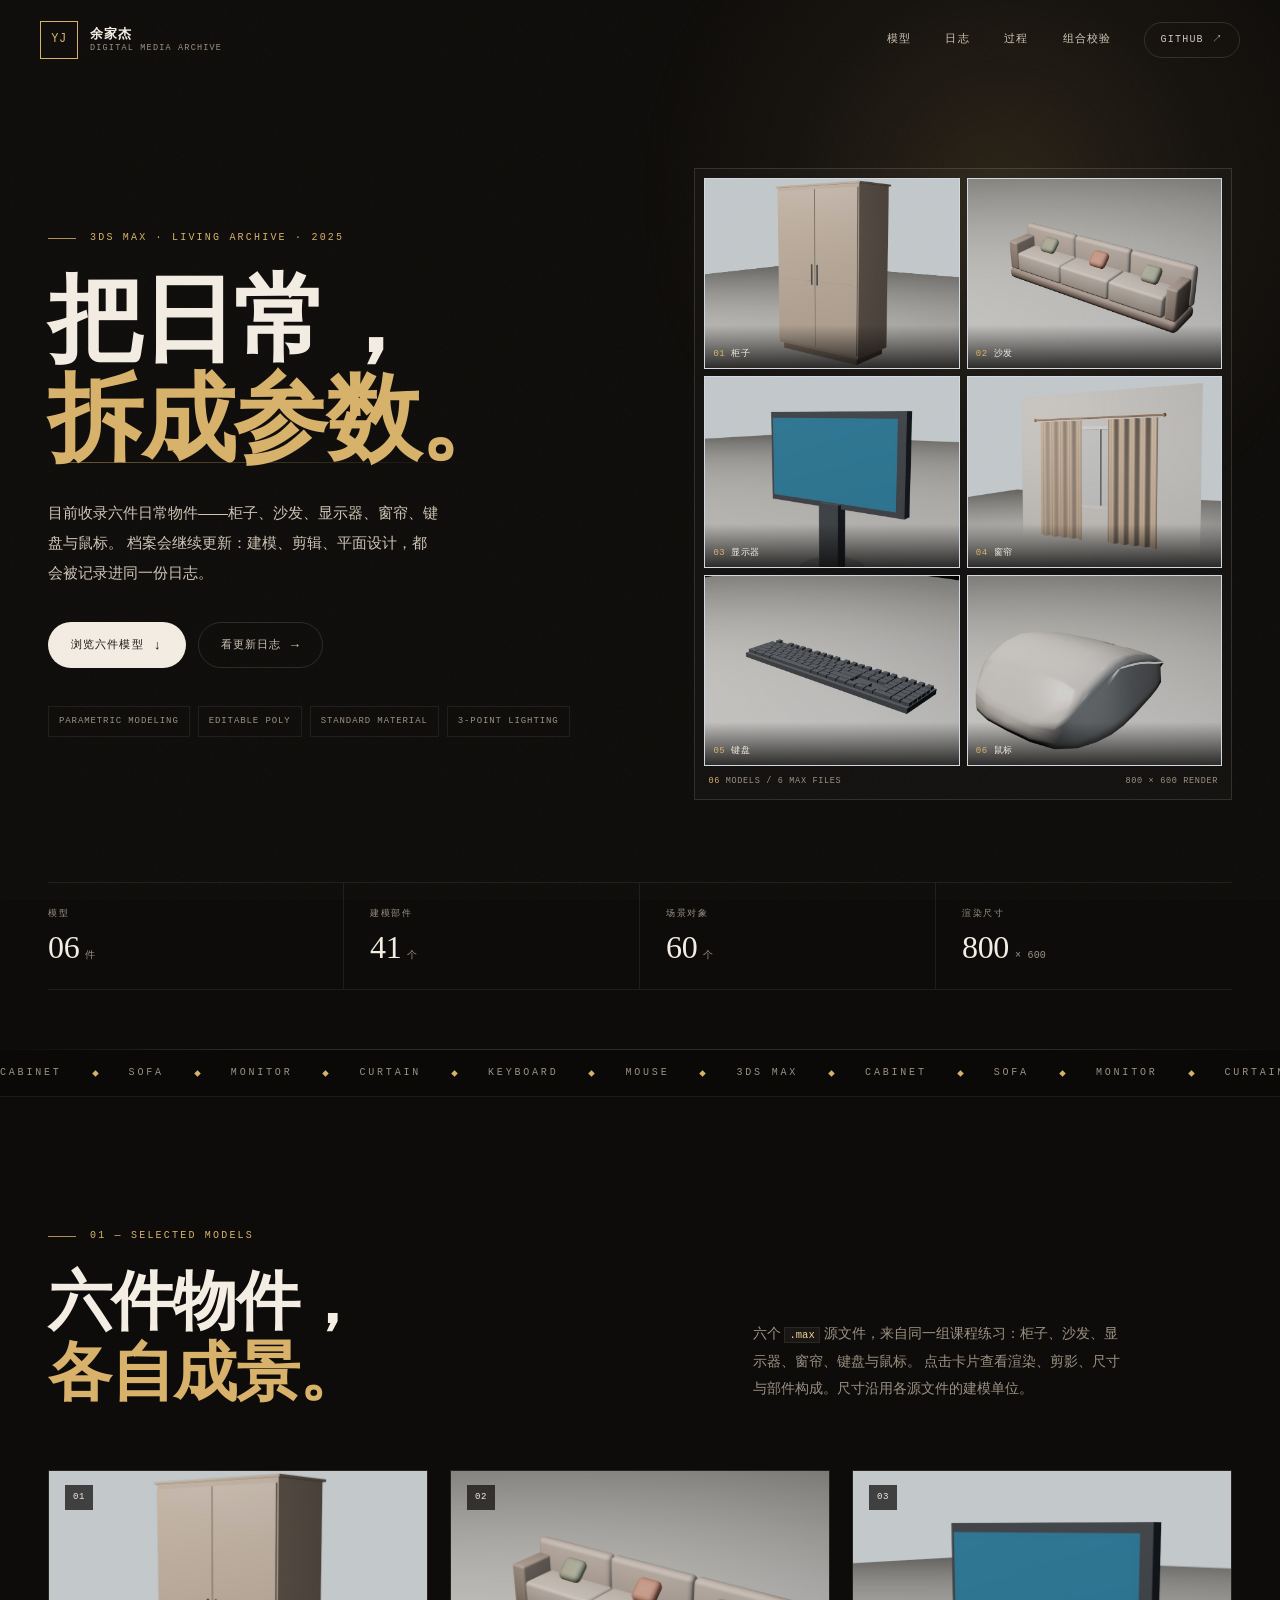
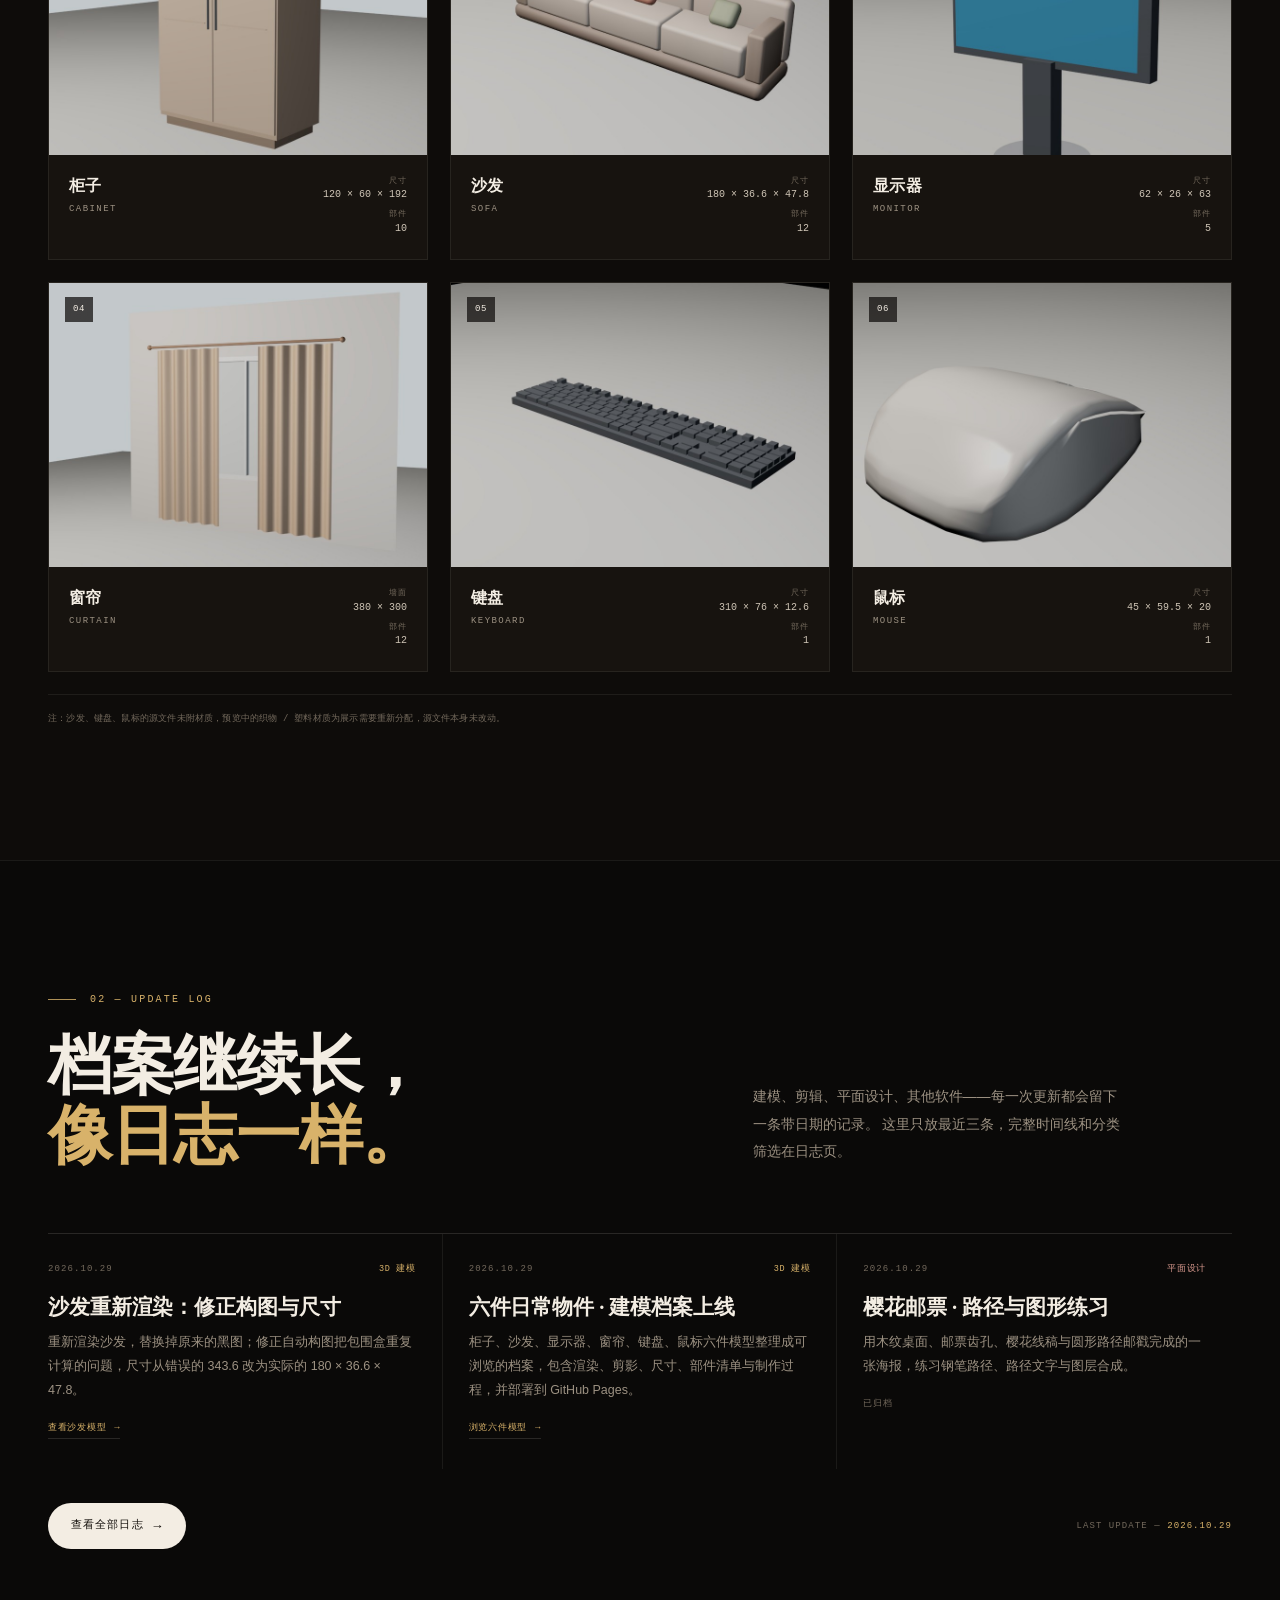
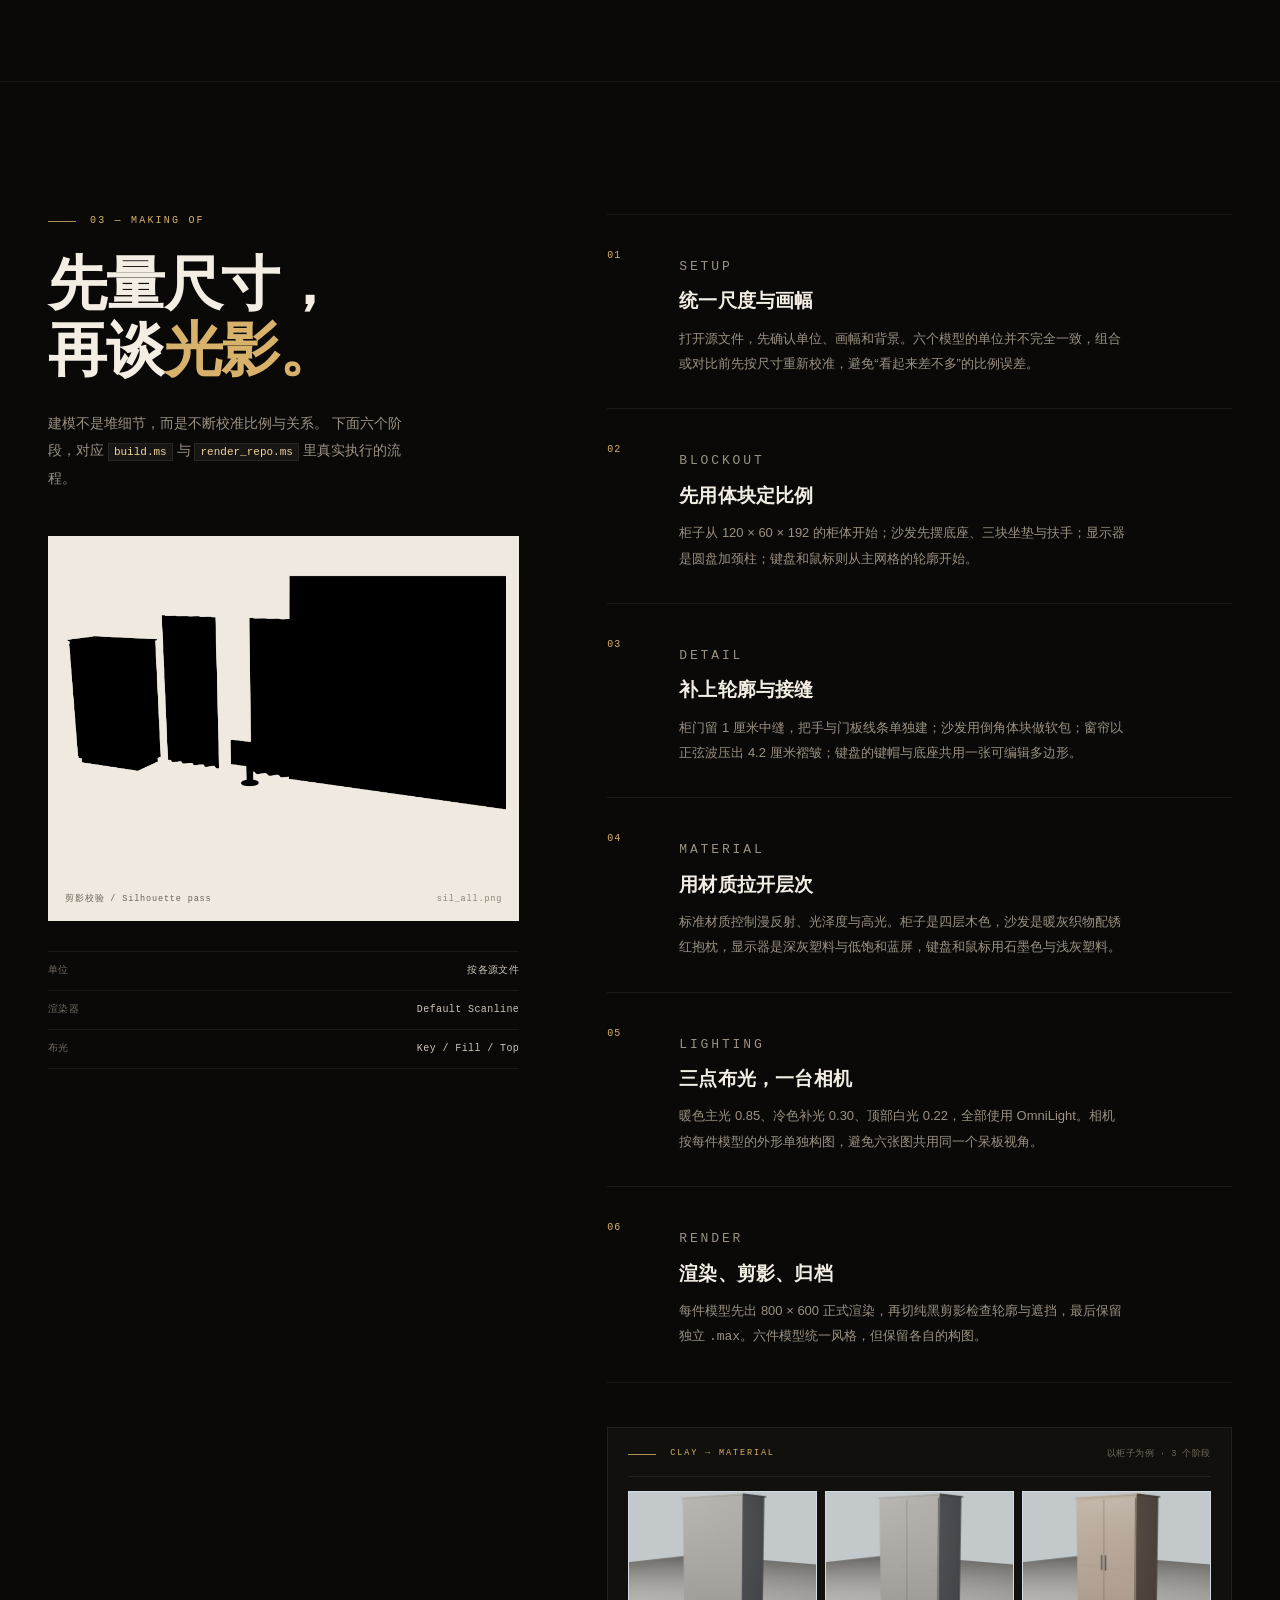
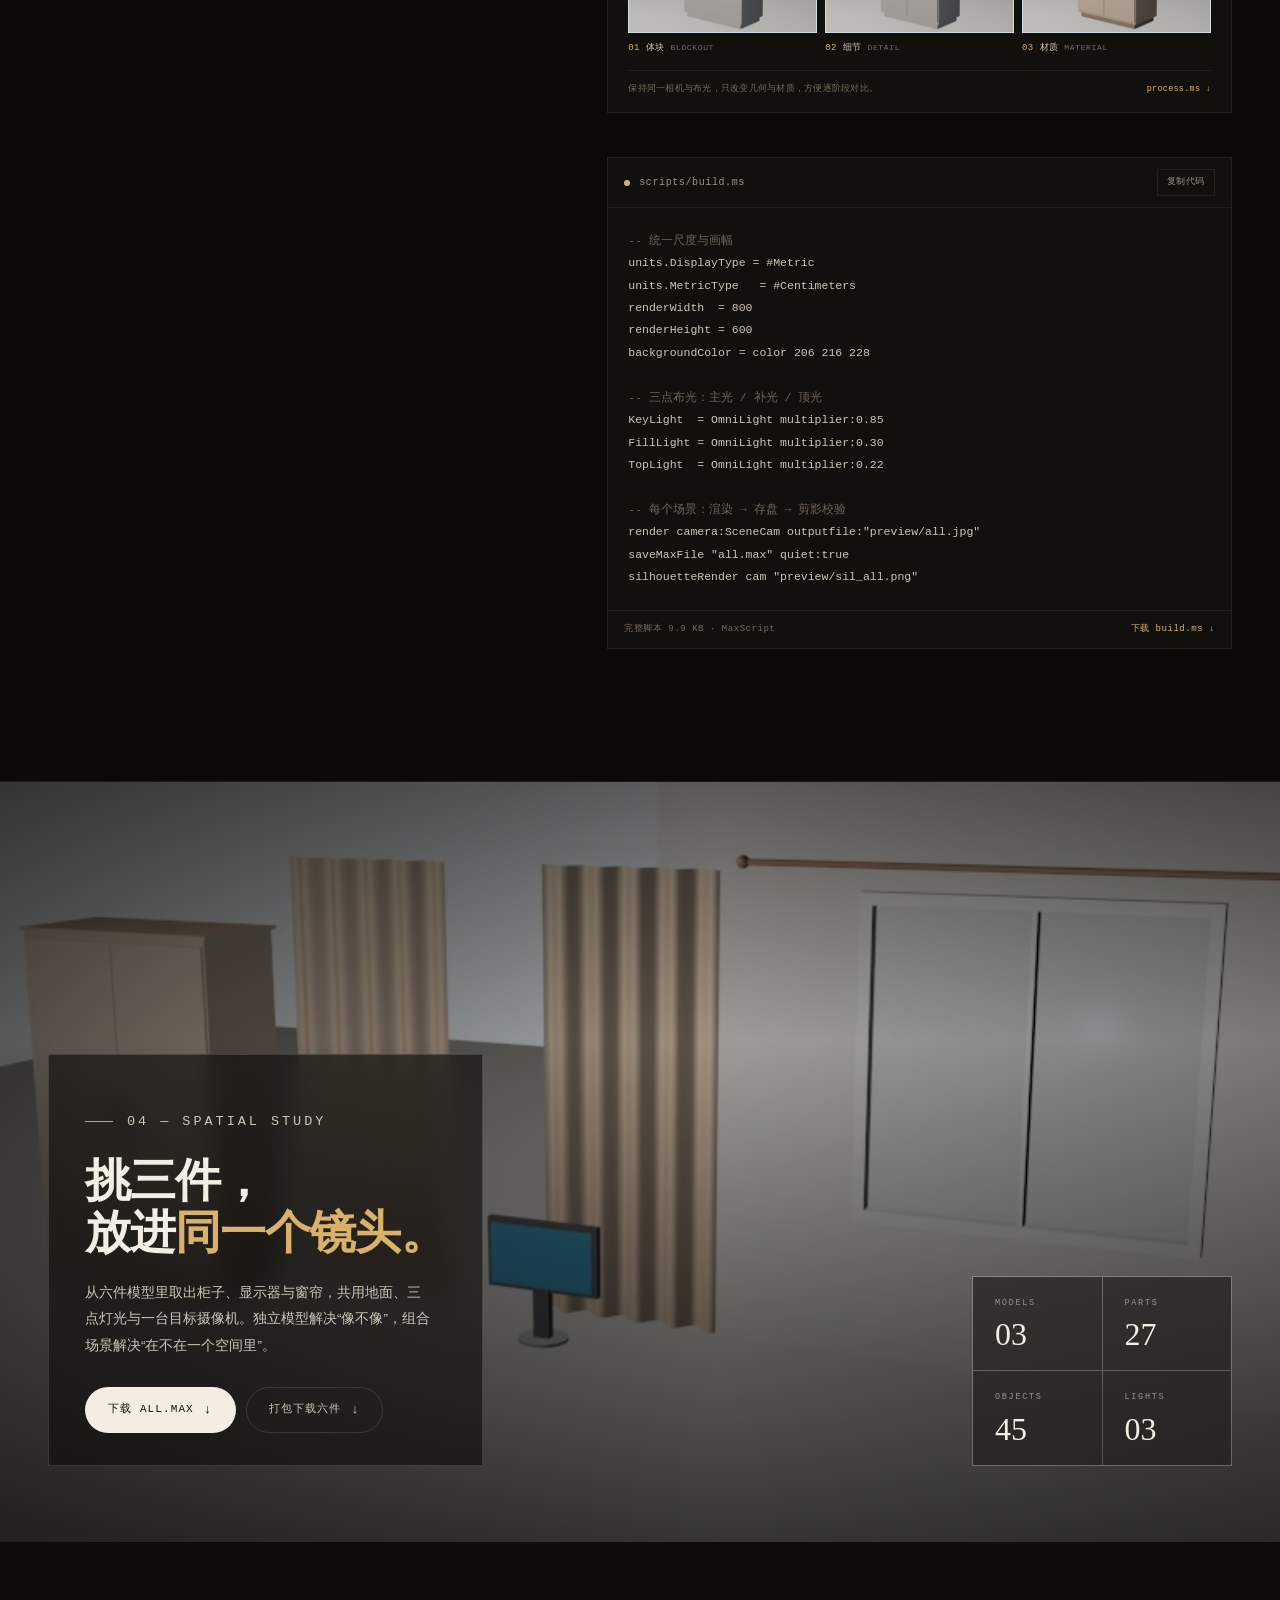
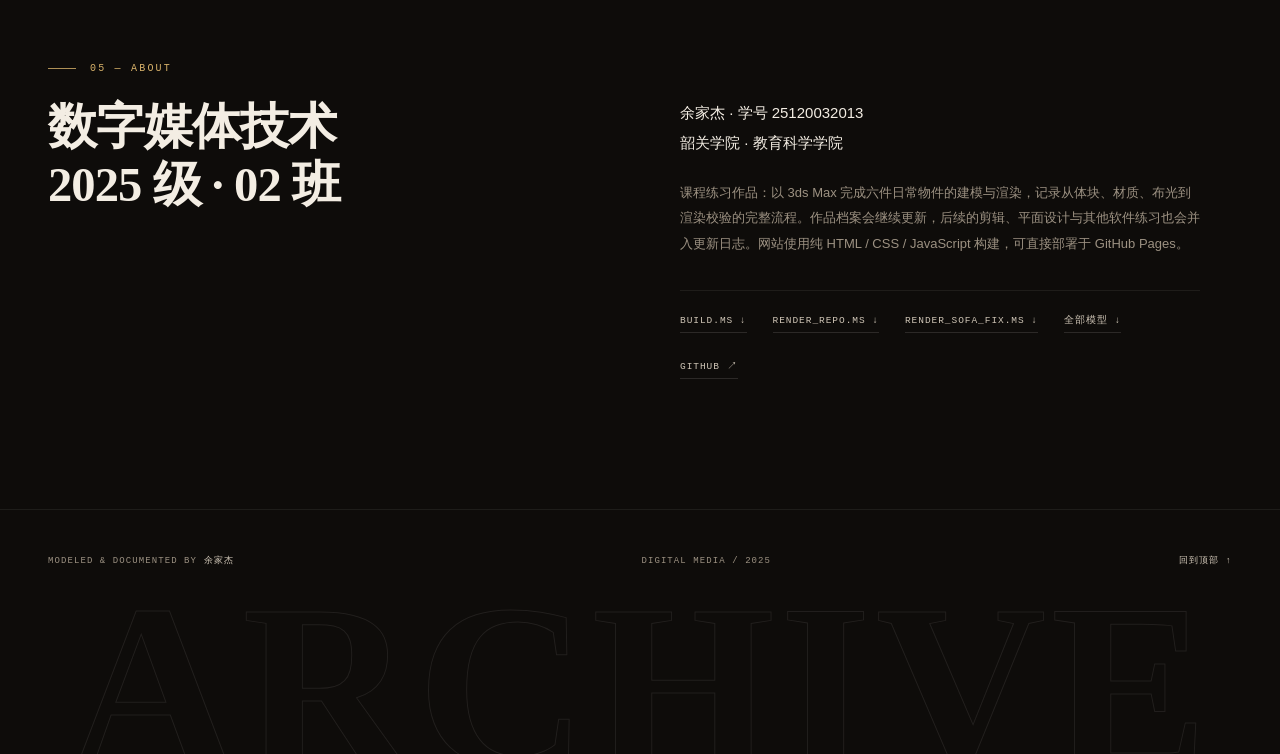
==== commit 6c5aaaad: "Add living update log and fix sofa render" ====
--- a/index.html
+++ b/index.html
@@ -4,11 +4,11 @@
   <meta charset="utf-8">
   <meta name="viewport" content="width=device-width, initial-scale=1">
   <meta name="theme-color" content="#0e0c0a">
-  <title>六件物件 · 3ds Max 建模档案 | 余家杰</title>
-  <meta name="description" content="六件日常物件的 3ds Max 建模档案：柜子、沙发、显示器、窗帘、键盘与鼠标。渲染图、剪影、尺寸、部件清单与制作过程。">
+  <title>余家杰 · 数字媒体作品档案 | 3ds Max 建模与更新日志</title>
+  <meta name="description" content="余家杰的数字媒体作品档案：六件日常物件的 3ds Max 建模与渲染，以及会持续更新的建模、剪辑与平面设计日志。">
   <meta name="author" content="余家杰">
-  <meta property="og:title" content="六件物件 · 3ds Max 建模档案">
-  <meta property="og:description" content="从体块到画面：六件日常物件的建模、材质与渲染记录。">
+  <meta property="og:title" content="余家杰 · 数字媒体作品档案">
+  <meta property="og:description" content="六件物件的建模档案，以及一份会继续长大的更新日志。">
   <meta property="og:type" content="website">
   <meta property="og:image" content="preview/all.jpg">
   <link rel="icon" href="data:image/svg+xml,%3Csvg xmlns='http://www.w3.org/2000/svg' viewBox='0 0 64 64'%3E%3Crect width='64' height='64' rx='12' fill='%230e0c0a'/%3E%3Cpath d='M16 20h32M32 20v26' stroke='%23d8b26a' stroke-width='4' stroke-linecap='round'/%3E%3C/svg%3E">
@@ -22,10 +22,11 @@
   <header class="nav" id="nav">
     <a class="brand" href="#top" aria-label="回到首页">
       <span class="brand-mark">YJ</span>
-      <span class="brand-text">余家杰<small>3ds Max Portfolio</small></span>
+      <span class="brand-text">余家杰<small>Digital Media Archive</small></span>
     </a>
     <nav class="nav-links" aria-label="主导航">
       <a href="#works">模型</a>
+      <a href="#journal">日志</a>
       <a href="#process">过程</a>
       <a href="#scene">组合校验</a>
     </nav>
@@ -40,18 +41,18 @@
       <div class="hero-glow" aria-hidden="true"></div>
       <div class="wrap hero-grid">
         <div class="hero-copy">
-          <p class="eyebrow">3DS MAX · SIX OBJECTS · 2026</p>
+          <p class="eyebrow">3DS MAX · LIVING ARCHIVE · 2025</p>
           <h1 class="hero-title">
             <span>把日常，</span>
             <span class="accent">拆成参数。</span>
           </h1>
           <p class="hero-lede">
-            六件日常物件的建模档案——柜子、沙发、显示器、窗帘、键盘与鼠标。
-            从体块、材质到三点布光，记录一件物件如何被搭起来。
+            目前收录六件日常物件——柜子、沙发、显示器、窗帘、键盘与鼠标。
+            档案会继续更新：建模、剪辑、平面设计，都会被记录进同一份日志。
           </p>
           <div class="hero-actions">
             <a class="btn btn--solid" href="#works">浏览六件模型 <span aria-hidden="true">↓</span></a>
-            <a class="btn btn--ghost" href="#process">看制作过程</a>
+            <a class="btn btn--ghost" href="journal.html">看更新日志 <span aria-hidden="true">→</span></a>
           </div>
           <ul class="hero-tags" aria-label="使用技术">
             <li>Parametric Modeling</li>
@@ -157,7 +158,7 @@
                 <p class="card-en">Sofa</p>
               </div>
               <dl class="card-specs">
-                <div><dt>尺寸</dt><dd>343.6 × 58.5 × 70</dd></div>
+                <div><dt>尺寸</dt><dd>180 × 36.6 × 47.8</dd></div>
                 <div><dt>部件</dt><dd>12</dd></div>
               </dl>
             </div>
@@ -240,12 +241,35 @@
       </div>
     </section>
 
+    <!-- ============================== JOURNAL ============================== -->
+    <section class="section journal-teaser" id="journal">
+      <div class="wrap">
+        <div class="section-head reveal">
+          <p class="eyebrow">02 — UPDATE LOG</p>
+          <div class="section-head-row">
+            <h2>档案继续长，<br><em>像日志一样。</em></h2>
+            <p class="lede">
+              建模、剪辑、平面设计、其他软件——每一次更新都会留下一条带日期的记录。
+              这里只放最近三条，完整时间线和分类筛选在日志页。
+            </p>
+          </div>
+        </div>
+
+        <ol class="teaser-log" id="journalPreview"></ol>
+
+        <div class="teaser-actions reveal">
+          <a class="btn btn--solid" href="journal.html">查看全部日志 <span aria-hidden="true">→</span></a>
+          <span class="teaser-updated mono">LAST UPDATE — <b id="journalUpdated">—</b></span>
+        </div>
+      </div>
+    </section>
+
     <!-- ============================== PROCESS ============================== -->
     <section class="section process" id="process">
       <div class="wrap process-grid">
         <div class="process-intro">
           <div class="sticky">
-            <p class="eyebrow">02 — MAKING OF</p>
+            <p class="eyebrow">03 — MAKING OF</p>
             <h2>先量尺寸，<br>再谈<em>光影。</em></h2>
             <p class="lede">
               建模不是堆细节，而是不断校准比例与关系。
@@ -383,7 +407,7 @@
       </figure>
       <div class="wrap scene-inner">
         <div class="scene-copy reveal">
-          <p class="eyebrow">03 — SPATIAL STUDY</p>
+          <p class="eyebrow">04 — SPATIAL STUDY</p>
           <h2>挑三件，<br>放进<em>同一个镜头。</em></h2>
           <p>从六件模型里取出柜子、显示器与窗帘，共用地面、三点灯光与一台目标摄像机。独立模型解决“像不像”，组合场景解决“在不在一个空间里”。</p>
           <div class="scene-actions">
@@ -404,15 +428,16 @@
     <section class="section about">
       <div class="wrap about-grid">
         <div class="reveal">
-          <p class="eyebrow">04 — ABOUT</p>
-          <h2 class="about-title">数字媒体技术<br>2024 级 · 02 班</h2>
+          <p class="eyebrow">05 — ABOUT</p>
+          <h2 class="about-title">数字媒体技术<br>2025 级 · 02 班</h2>
         </div>
         <div class="about-copy reveal">
           <p>余家杰 · 学号 25120032013<br>韶关学院 · 教育科学学院</p>
-          <p class="muted">课程练习作品：以 3ds Max 完成六件日常物件的建模与渲染，记录从体块、材质、布光到渲染校验的完整流程。网站使用纯 HTML / CSS / JavaScript 构建，可直接部署于 GitHub Pages。</p>
+          <p class="muted">课程练习作品：以 3ds Max 完成六件日常物件的建模与渲染，记录从体块、材质、布光到渲染校验的完整流程。作品档案会继续更新，后续的剪辑、平面设计与其他软件练习也会并入<a href="journal.html">更新日志</a>。网站使用纯 HTML / CSS / JavaScript 构建，可直接部署于 GitHub Pages。</p>
           <div class="about-links">
             <a href="scripts/build.ms" download>build.ms <span aria-hidden="true">↓</span></a>
             <a href="scripts/render_repo.ms" download>render_repo.ms <span aria-hidden="true">↓</span></a>
+            <a href="scripts/render_sofa_fix.ms" download>render_sofa_fix.ms <span aria-hidden="true">↓</span></a>
             <a href="models/3dsmax-models.zip" download>全部模型 <span aria-hidden="true">↓</span></a>
             <a id="githubLinkFoot" href="https://github.com/" target="_blank" rel="noopener">GitHub <span aria-hidden="true">↗</span></a>
           </div>
@@ -424,10 +449,10 @@
   <footer class="footer">
     <div class="wrap footer-inner">
       <p>MODELED &amp; DOCUMENTED BY <strong>余家杰</strong></p>
-      <p class="mono">3DS MAX / 2026</p>
+      <p class="mono">DIGITAL MEDIA / 2025</p>
       <a href="#top" class="back-top">回到顶部 <span aria-hidden="true">↑</span></a>
     </div>
-    <div class="footer-word" aria-hidden="true">OBJECTS</div>
+    <div class="footer-word" aria-hidden="true">ARCHIVE</div>
   </footer>
 
   <!-- ============================== MODAL ============================== -->
@@ -472,6 +497,7 @@
     </div>
   </div>
 
+  <script src="data/archive.js"></script>
   <script src="app.js"></script>
 </body>
 </html>
--- a/styles.css
+++ b/styles.css
@@ -1625,3 +1625,103 @@
   }
   .js .reveal { opacity: 1; transform: none; }
 }
+
+/* ============================== JOURNAL TEASER ============================== */
+.journal-teaser {
+  background: var(--bg-deep);
+  border-top: 1px solid var(--line-soft);
+}
+.teaser-log {
+  display: grid;
+  grid-template-columns: repeat(3, minmax(0, 1fr));
+  border-top: 1px solid var(--line);
+}
+.teaser-item {
+  min-width: 0;
+  padding: 28px 26px 30px 0;
+  border-right: 1px solid var(--line-soft);
+}
+.teaser-item:not(:first-child) { padding-left: 26px; }
+.teaser-item:last-child { border-right: 0; }
+.teaser-meta {
+  display: flex;
+  align-items: center;
+  justify-content: space-between;
+  gap: 10px;
+}
+.teaser-date {
+  font-family: var(--font-mono);
+  font-size: 9px;
+  letter-spacing: 0.12em;
+  color: var(--muted-2);
+}
+.teaser-cat {
+  font-family: var(--font-mono);
+  font-size: 8.5px;
+  letter-spacing: 0.08em;
+  color: var(--accent);
+}
+.teaser-cat[data-cat="editing"] { color: #8fb0c9; }
+.teaser-cat[data-cat="design"] { color: #d99a8f; }
+.teaser-cat[data-cat="other"] { color: #a8b78c; }
+.teaser-item h3 {
+  margin-top: 16px;
+  font-family: var(--font-serif);
+  font-size: 1.3rem;
+  font-weight: 600;
+  line-height: 1.38;
+  letter-spacing: -0.005em;
+}
+.teaser-item p {
+  display: -webkit-box;
+  -webkit-line-clamp: 3;
+  -webkit-box-orient: vertical;
+  overflow: hidden;
+  margin-top: 10px;
+  color: var(--muted);
+  font-size: 12.5px;
+  line-height: 1.9;
+}
+.teaser-link {
+  display: inline-flex;
+  align-items: center;
+  gap: 8px;
+  margin-top: 18px;
+  padding-bottom: 3px;
+  border-bottom: 1px solid var(--line);
+  font-family: var(--font-mono);
+  font-size: 9px;
+  letter-spacing: 0.08em;
+  color: var(--accent);
+  transition: border-color 0.3s var(--ease), gap 0.3s var(--ease);
+}
+.teaser-link:hover { border-color: var(--accent); gap: 12px; }
+.teaser-link--static { color: var(--muted-2); border-color: transparent; }
+.teaser-actions {
+  display: flex;
+  align-items: center;
+  justify-content: space-between;
+  gap: 22px;
+  margin-top: 34px;
+}
+.teaser-updated {
+  font-size: 9px;
+  letter-spacing: 0.12em;
+  color: var(--muted-2);
+  text-transform: uppercase;
+}
+.teaser-updated b { color: var(--accent); font-weight: 400; }
+
+@media (max-width: 920px) {
+  .teaser-log { grid-template-columns: minmax(0, 1fr); }
+  .teaser-item,
+  .teaser-item:not(:first-child) {
+    padding: 24px 0;
+    border-right: 0;
+    border-bottom: 1px solid var(--line-soft);
+  }
+  .teaser-item:last-child { border-bottom: 0; }
+}
+@media (max-width: 620px) {
+  .teaser-actions { flex-direction: column; align-items: flex-start; gap: 14px; }
+}
